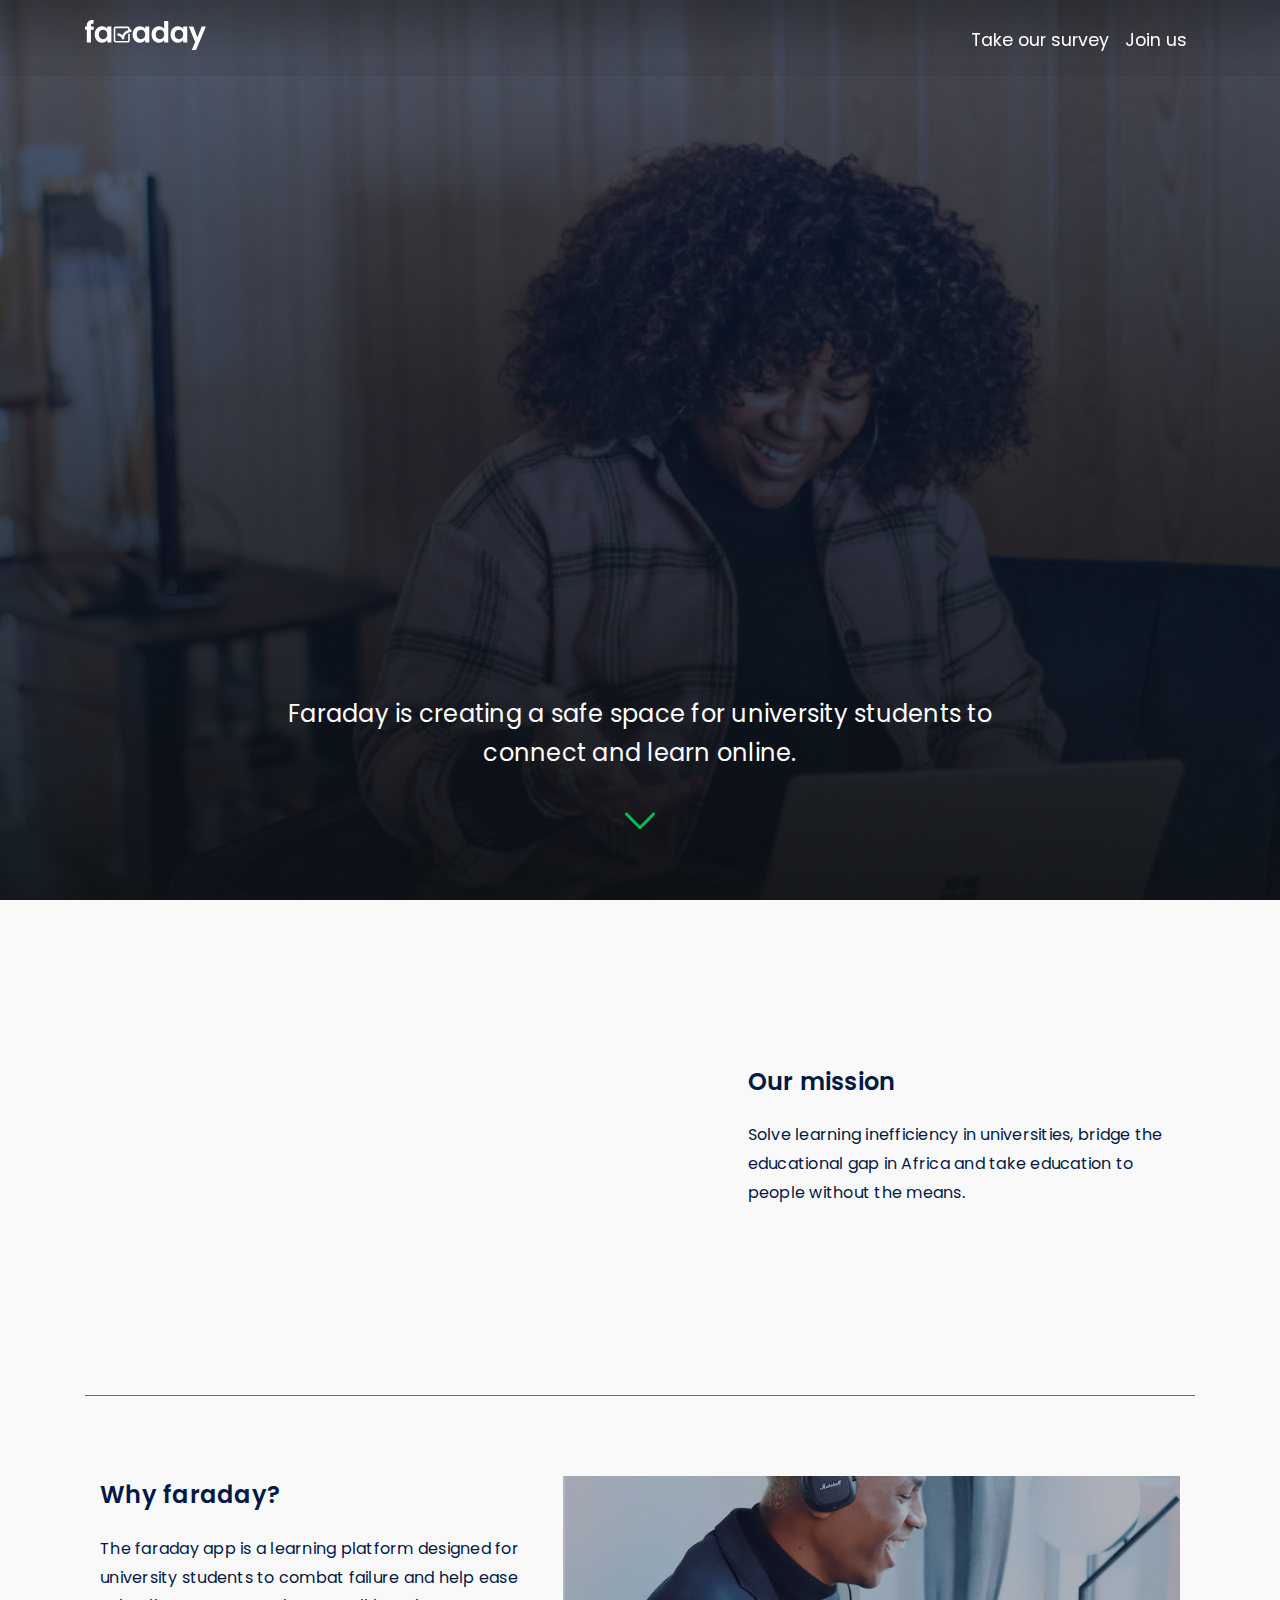
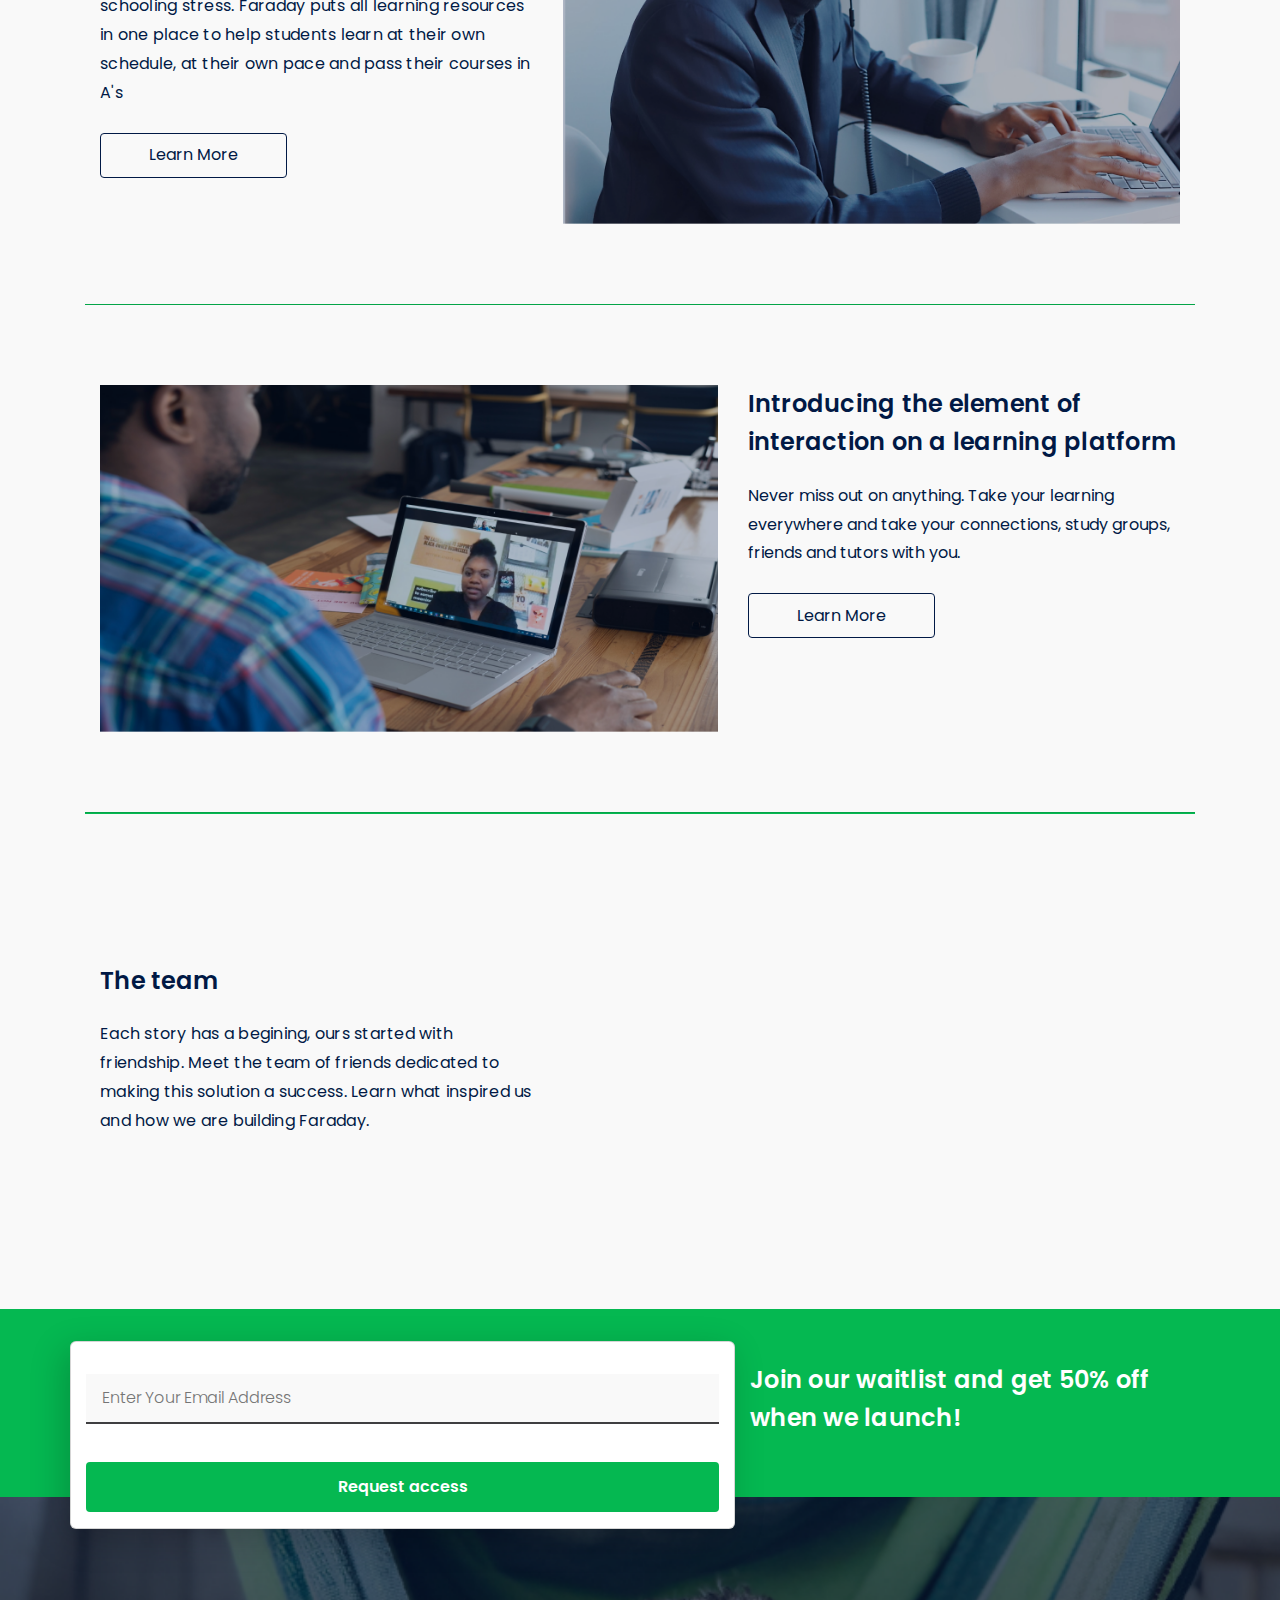
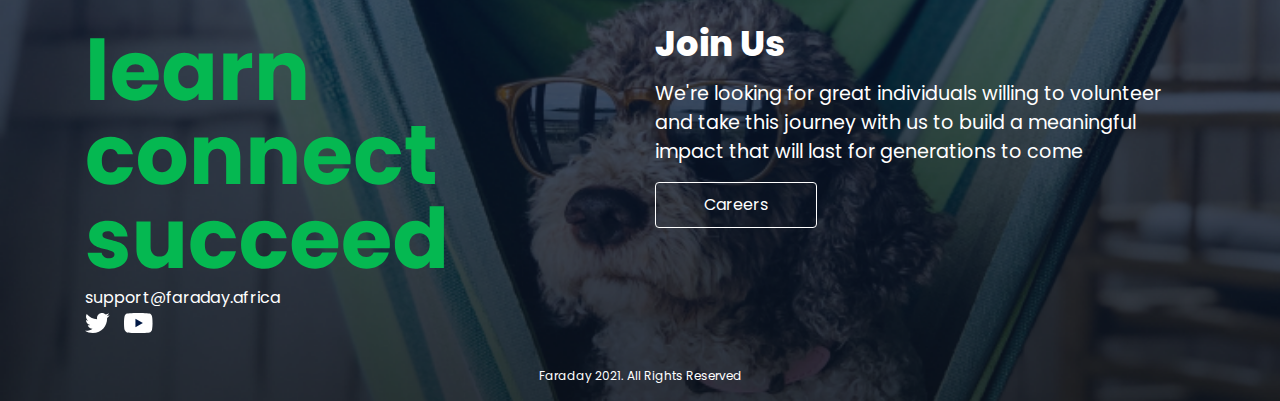
==== index.html @ e0927993 "index.html patched" ====
<!DOCTYPE html>
<html>

<head>
  <meta charset="utf-8">
  <meta http-equiv="X-UA-Compatible" content="IE=edge">
  <meta name="viewport" content="width=device-width, initial-scale=1">
  <title>Faraday</title>


  <!-- SEO Meta Tags Start Here -->
  <!-- Search Engine -->
  <meta name="description"
    content="Faraday is creating a safe space for university students to connect and learn online.">
  <meta name="image" content="https://faraday.africa/img/favicon.png">

  <!-- Schema.org for Google -->
  <meta itemprop="name" content="Faraday :: Home">
  <meta itemprop="description"
    content="Faraday is creating a safe space for university students to connect and learn online.">
  <meta itemprop="image" content="https://faraday.africa/img/favicon.png">

  <!-- Open Graph general (Facebook, Pinterest & LinkedIn) -->
  <meta property="og:title" content="Faraday :: Home">
  <meta property="og:description" content="Faraday is creating a safe space for university students to connect and learn online.">
  <meta property="og:image" content="https://faraday.africa/img/faraday-logo.svg">
  <meta property="og:url" content="https://faraday.africa/">
  <meta property="og:site_name" content="Faraday Africa">
  <meta property="og:locale" content="en">
  <meta property="og:type" content="website">

  <!-- Twitter -->
  <meta property="twitter:card" content="summary">
  <meta property="twitter:title" content="Faraday :: Home">
  <meta property="twitter:description"
    content="Faraday is creating a safe space for university students to connect and learn online.">
  <meta property="twitter:image:src" content="https://faraday.africa/img/faraday-logo.svg">
  <!-- End of SEO Meta Tags -->

  <meta name="robots" content="all,follow">

  <!-- Bootstrap CSS-->
  <link rel="stylesheet" href="vendor/bootstrap/css/bootstrap.min.css">
  <!-- Font Awesome CSS-->
  <link rel="stylesheet" href="vendor/font-awesome/css/font-awesome.min.css">

  <!-- Custom Font Icons CSS-->
  <link rel="stylesheet" href="css/landy-iconfont.css">

  <!-- Brand fonts -->
  <link rel="preconnect" href="https://fonts.googleapis.com">
  <link rel="preconnect" href="https://fonts.gstatic.com" crossorigin>
  <link href="https://fonts.googleapis.com/css2?family=Poppins:ital,wght@0,300;0,600;1,400&display=swap"
    rel="stylesheet">



  <!-- stylesheet-->
  <link rel="stylesheet" href="css/style.css" id="theme-stylesheet">

  <!-- Favicon-->
  <link rel="shortcut icon" href="img/favicon.png">

  <!-- Javascript validation and API file -->
  <script src="js/main.js"></script>

  <!-- Tweaks for older IEs-->
  <!--[if lt IE 9]>
        <script src="https://oss.maxcdn.com/html5shiv/3.7.3/html5shiv.min.js"></script>
        <script src="https://oss.maxcdn.com/respond/1.4.2/respond.min.js"></script><![endif]-->
</head>

<body>

  <!-- navbar-->
  <nav class="navbar navbar-expand-lg fixed-top">
    <div class="container">
      <a class="navbar-brand" href="index.html">
        <img src="./img/faraday-logo.svg" class="d-inline-block align-text-top">
      </a>

      <button type="button" data-toggle="collapse" data-target="#navbarSupportedContent"
        aria-controls="navbarSupportedContent" aria-expanded="false" aria-label="Toggle navigation"
        class="navbar-toggler navbar-toggler-right"><span></span><span></span><span></span></button>
      <div id="navbarSupportedContent" class="collapse navbar-collapse">
        <ul class="navbar-nav ml-auto align-items-start align-items-lg-center">
          <li class="nav-item"><a target="_BLANK" href="https://rdre.me/faradaysurvey" class="nav-link link-scroll">Take
              our survey</a></li>
          <li class="nav-item"><a href="#newsletter" class="nav-link link-scroll">Join us</a></li>
        </ul>
      </div>
    </div>
  </nav>


  <!-- Hero header -->
  <header id="header" class="header hero-home text-on-image">
    <img class="hero-image" src="./img/header-image.png" alt="hero-image">

    <div class="hero-text-container">
      <p class="hero-text">Faraday is creating a safe space for university students to connect and learn online.</p>
    </div>

    <div class="hero-text-container">
      <img class="scroll" src="./img/scroll.svg" alt="scroll">
    </div>
  </header>


  <!-- Section 1 "our mission" -->
  <section id="features" class="features">
    <div class="container ">
      <div class="row video-block d-flex align-items-center">
        <div class="col-lg-7">
          <div style="padding:75% 0 0 0;position:relative;">
            <iframe
              src="https://player.vimeo.com/video/602873909?badge=0&amp;autopause=0&amp;player_id=0&amp;app_id=58479&amp;h=7080112f0f"
              frameborder="0" allow="autoplay; fullscreen; picture-in-picture" allowfullscreen
              style="position:absolute;top:0;left:0;width:100%;height:100%;" title="Faraday Pitch.mp4"></iframe>
          </div>
          <script src="https://player.vimeo.com/api/player.js"></script>
        </div>

        <div class="text col-lg-5">
          <h4 class="title">Our mission</h4>
          <p class="body-text">Solve learning inefficiency in universities, bridge the educational gap in Africa and
            take education to people without the means. </p>
        </div>
      </div>

      <hr />

      <!-- Section 2 "Why Faraday -->
      <div class="row d-flex align-items-top">
        <div class="text col-lg-5 order-2 order-lg-1">
          <h4 class="title mobile-margin">Why faraday?</h4>
          <p class="body-text">
            The faraday app is a learning platform designed for university students to combat failure and help ease 
            schooling stress. Faraday puts all learning resources in one place to help students learn at their own schedule, at their own pace and pass their courses in A's
          </p>
          <a href="why faraday.html" class="btn btn-primary btn-secondary">Learn More</a>
        </div>

        <div class="image col-lg-7 order-1 order-lg-2">
          <img src="img/faraday-image.png" alt="..." class="img-fluid">
        </div>
      </div>

      <hr />

      <!-- Section 3 "The element of interaction"-->
      <div class="row d-flex align-items-top">
        <div class="image col-lg-7">
          <img src="img/interaction image.png" alt="..." class="img-fluid">
        </div>

        <div class="text col-lg-5">
          <h4 class="title mobile-margin">Introducing the element of interaction on a learning platform</h4>
          <p class="text-body">Never miss out on anything. Take your learning everywhere and take your connections,
            study groups, friends and tutors with you. </p>
          <a href="interactive learning.html" class="btn btn-primary btn-secondary">Learn More</a>
        </div>
      </div>

      <hr />

      <!-- Section 4 "Our story"-->
      <div class="row video-block d-flex align-items-center">
        <div class="text col-lg-5 order-2 order-lg-1">
          <h4 class="title">The team</h4>
          <p class="body-text">Each story has a begining, ours started with friendship. Meet the team of friends dedicated to making this solution a success. Learn what inspired us and how we are building Faraday.</p>
        </div>

        <div class="col-lg-7 order-1 order-lg-2">
          <div style="padding:75% 0 0 0;position:relative;">
            <iframe
              src="https://player.vimeo.com/video/602892597?badge=0&amp;autopause=0&amp;player_id=0&amp;app_id=58479&amp;h=7c9e71e224"
              frameborder="0" allow="autoplay; fullscreen; picture-in-picture" allowfullscreen
              style="position:absolute;top:0;left:0;width:100%;height:100%;" title="Our Story"></iframe></div>
          <script src="https://player.vimeo.com/api/player.js"></script>
        </div>
      </div>
    </div>
    </div>
  </section>


  <!-- Newsletter -->
  <section id="newsletter" class="newsletter">

    <div class="container ">
      <div class="row align-items-center">
        <div class="form-holder col-lg-7 order-2 order-lg-1">
          <form id="newsletterForm" action="#">
            <div class="form-group">
              <!-- <input type="text" name="name" id="name" placeholder="Enter name"> -->
              <input type="email" name="email" id="email" placeholder="Enter Your Email Address">
              <button type="submit" class="btn btn-primary btn-brand submit">Request access</button>
            </div>
          </form>
        </div>

        <div class=" col-lg-5 order-1 order-lg-2">
          <h4 class="title">Join our waitlist and get 50% off when we launch!</h4>
          <!-- <p class="lead body-text"></p> -->
        </div>
      </div>
    </div>

  </section>

  <!-- Scroll to top button -->
  <div id="scrollTop">
    <div class="d-flex align-items-center justify-content-end"><i class="fa fa-long-arrow-up"></i>To Top</div>
  </div>

  <!-- Baba Footer -->
  <footer style="background: url(img/footer.png) fill; background-repeat: no-repeat; height: 100%;">
    <img class="footer-image" src="./img/footer.png" alt="footer=-img">


    <div class="footer-content">
      <div class="container">
        <div class="row">
          <div class="col-md-6 text-white order-1 order-lg-2">
            <h2 class="text-white">Join Us</h2>

            <p class="footer-text">We're looking for great individuals willing to volunteer and take this journey with us to build a meaningful
              impact that will last for generations to come</p>
            <a class="btn btn-md btn-secondary btn-secondary-white" href="careers.html">Careers</a>
          </div>
          <div class="color col-md-6 order-2 order-lg-1">
            <img class="learn" src="./img/learn.svg" alt="learn, connect, succeed">

            <a class="social body-text" href="mailto:support@faraday.africa">support@faraday.africa</a>
            <div class="social-icons">
              <a target="_BLANK" href="https://twitter.com/faradayafrica"><img src="./img/twitter.svg"
                  alt="link to faraday twitter handle"></a>
              <a target="_BLANK" href="https://www.youtube.com/channel/UCtNFJ9q1z52ICj3FqeyHjxw"><img
                  src="./img/youtube.svg" alt="link to faraday youtube channel"></a>
            </div>
          </div>
        </div>

        <hr>

        <div class="col-md-12 text-white" style="text-align: center; font-size: 12px;">
          <p>Faraday 2021. All Rights Reserved</p>
        </div>
      </div>
    </div>
  </footer>

  <aside class="pop-up " id="pop-up">
    <div class="pop-up-container ">
      <img class="pop-up-image" src="./img/Faraday Flag.svg" alt="">
      <img class="cancel" onclick="document.getElementById('pop-up').style.display='none'" src="./img/cancel 1.svg" alt="cancel pop-up">
      <div>
        <p class="title">Help us create the best learning platform for you.</p> 
        <a href="https://rdre.me/faradaysurvey" target="_blank" ><button class="btn btn-primary btn-brand submit">Take our survey</button> </a>
      </div>
    </div>
  </aside>

  <!-- Javascript files-->
  <script src="https://code.jquery.com/jquery-3.2.1.min.js"></script>
  <script src="https://cdnjs.cloudflare.com/ajax/libs/popper.js/1.11.0/umd/popper.min.js"> </script>
  <script src="vendor/bootstrap/js/bootstrap.min.js"></script>
  <script src="vendor/jquery.cookie/jquery.cookie.js"> </script>
  <script src="vendor/owl.carousel/owl.carousel.min.js"></script>
  <script src="js/front.js"></script>

  <script>
    setTimeout(function() {
      document.getElementById('pop-up').style.display='flex'
    }, 10000); 
  </script>
</body>

</html>
---- css/landy-iconfont.css ----
@charset "UTF-8";

@font-face {
  font-family: "landy";
  src:url("../fonts/landy.eot");
  src:url("../fonts/landy.eot?#iefix") format("embedded-opentype"),
    url("../fonts/landy.woff") format("woff"),
    url("../fonts/landy.ttf") format("truetype"),
    url("../fonts/landy.svg#landy") format("svg");
  font-weight: normal;
  font-style: normal;

}

[data-icon]:before {
  font-family: "landy" !important;
  content: attr(data-icon);
  font-style: normal !important;
  font-weight: normal !important;
  font-variant: normal !important;
  text-transform: none !important;
  speak: none;
  line-height: 1;
  -webkit-font-smoothing: antialiased;
  -moz-osx-font-smoothing: grayscale;
}

[class^="icon-"]:before,
[class*=" icon-"]:before {
  font-family: "landy" !important;
  font-style: normal !important;
  font-weight: normal !important;
  font-variant: normal !important;
  text-transform: none !important;
  speak: none;
  line-height: 1;
  -webkit-font-smoothing: antialiased;
  -moz-osx-font-smoothing: grayscale;
}

.icon-abc:before {
  content: "\61";
}
.icon-add-user:before {
  content: "\62";
}
.icon-admin:before {
  content: "\63";
}
.icon-alarm:before {
  content: "\64";
}
.icon-analytics:before {
  content: "\65";
}
.icon-analytics-1:before {
  content: "\66";
}
.icon-arrow:before {
  content: "\67";
}
.icon-backup:before {
  content: "\68";
}
.icon-bank:before {
  content: "\69";
}
.icon-bar-chart:before {
  content: "\6a";
}
.icon-bar-chart-1:before {
  content: "\6b";
}
.icon-bar-chart-2:before {
  content: "\6c";
}
.icon-bar-chart-3:before {
  content: "\6d";
}
.icon-bar-chart-4:before {
  content: "\6e";
}
.icon-bar-chart-5:before {
  content: "\6f";
}
.icon-book:before {
  content: "\70";
}
.icon-boss:before {
  content: "\71";
}
.icon-box:before {
  content: "\72";
}
.icon-boy:before {
  content: "\73";
}
.icon-briefcase:before {
  content: "\74";
}
.icon-browser:before {
  content: "\75";
}
.icon-browser-1:before {
  content: "\76";
}
.icon-browser-2:before {
  content: "\77";
}
.icon-browser-3:before {
  content: "\78";
}
.icon-bug:before {
  content: "\79";
}
.icon-bug-1:before {
  content: "\7a";
}
.icon-building:before {
  content: "\41";
}
.icon-bullhorn:before {
  content: "\42";
}
.icon-businessman:before {
  content: "\43";
}
.icon-businessman-1:before {
  content: "\44";
}
.icon-captain:before {
  content: "\45";
}
.icon-career:before {
  content: "\46";
}
.icon-cash-point:before {
  content: "\47";
}
.icon-chart:before {
  content: "\48";
}
.icon-chat:before {
  content: "\49";
}
.icon-chat-1:before {
  content: "\4a";
}
.icon-clipboard:before {
  content: "\4b";
}
.icon-cloud:before {
  content: "\4c";
}
.icon-cloud-computing:before {
  content: "\4d";
}
.icon-cloud-computing-1:before {
  content: "\4e";
}
.icon-cloud-computing-2:before {
  content: "\4f";
}
.icon-cloud-computing-3:before {
  content: "\50";
}
.icon-cloud-computing-4:before {
  content: "\51";
}
.icon-cloud-computing-5:before {
  content: "\52";
}
.icon-cloud-computing-6:before {
  content: "\53";
}
.icon-coin:before {
  content: "\54";
}
.icon-computer:before {
  content: "\55";
}
.icon-computer-1:before {
  content: "\56";
}
.icon-cooperation:before {
  content: "\57";
}
.icon-cpu:before {
  content: "\58";
}
.icon-credit:before {
  content: "\59";
}
.icon-crown:before {
  content: "\5a";
}
.icon-curriculum:before {
  content: "\30";
}
.icon-customer-service:before {
  content: "\31";
}
.icon-data:before {
  content: "\32";
}
.icon-database:before {
  content: "\33";
}
.icon-decrease:before {
  content: "\34";
}
.icon-desk:before {
  content: "\35";
}
.icon-desk-chair:before {
  content: "\36";
}
.icon-diagram:before {
  content: "\37";
}
.icon-diagram-1:before {
  content: "\38";
}
.icon-diagram-2:before {
  content: "\39";
}
.icon-dialog:before {
  content: "\21";
}
.icon-dialog-1:before {
  content: "\22";
}
.icon-diploma:before {
  content: "\23";
}
.icon-dollar:before {
  content: "\24";
}
.icon-dollar-1:before {
  content: "\25";
}
.icon-dollar-2:before {
  content: "\26";
}
.icon-dossier:before {
  content: "\27";
}
.icon-dossier-1:before {
  content: "\28";
}
.icon-email:before {
  content: "\29";
}
.icon-employee:before {
  content: "\2a";
}
.icon-employee-1:before {
  content: "\2b";
}
.icon-employee-2:before {
  content: "\2c";
}
.icon-employee-3:before {
  content: "\2d";
}
.icon-employee-4:before {
  content: "\2e";
}
.icon-employee-5:before {
  content: "\2f";
}
.icon-employee-6:before {
  content: "\3a";
}
.icon-employee-7:before {
  content: "\3b";
}
.icon-employees:before {
  content: "\3c";
}
.icon-employees-1:before {
  content: "\3d";
}
.icon-employees-2:before {
  content: "\3e";
}
.icon-error-404:before {
  content: "\3f";
}
.icon-eye:before {
  content: "\40";
}
.icon-firewall:before {
  content: "\5b";
}
.icon-flag:before {
  content: "\5d";
}
.icon-flags:before {
  content: "\5e";
}
.icon-folder:before {
  content: "\5f";
}
.icon-folder-1:before {
  content: "\60";
}
.icon-folder-2:before {
  content: "\7b";
}
.icon-folders:before {
  content: "\7c";
}
.icon-gauge:before {
  content: "\7d";
}
.icon-gears:before {
  content: "\7e";
}
.icon-goal:before {
  content: "\5c";
}
.icon-group:before {
  content: "\e000";
}
.icon-growth:before {
  content: "\e001";
}
.icon-growth-1:before {
  content: "\e002";
}
.icon-hierarchical-structure:before {
  content: "\e003";
}
.icon-hierarchical-structure-1:before {
  content: "\e004";
}
.icon-house:before {
  content: "\e005";
}
.icon-human-resources:before {
  content: "\e006";
}
.icon-human-resources-1:before {
  content: "\e007";
}
.icon-id-card:before {
  content: "\e008";
}
.icon-idea:before {
  content: "\e009";
}
.icon-idea-2:before {
  content: "\e00a";
}
.icon-improve:before {
  content: "\e00b";
}
.icon-increase:before {
  content: "\e00c";
}
.icon-index:before {
  content: "\e00d";
}
.icon-infographic:before {
  content: "\e00e";
}
.icon-infographic-1:before {
  content: "\e00f";
}
.icon-internet:before {
  content: "\e010";
}
.icon-investment:before {
  content: "\e011";
}
.icon-investment-1:before {
  content: "\e012";
}
.icon-investment-2:before {
  content: "\e013";
}
.icon-investment-3:before {
  content: "\e014";
}
.icon-job:before {
  content: "\e015";
}
.icon-job-search:before {
  content: "\e016";
}
.icon-keyword:before {
  content: "\e017";
}
.icon-laptop:before {
  content: "\e018";
}
.icon-leader:before {
  content: "\e019";
}
.icon-leader-1:before {
  content: "\e01a";
}
.icon-leader-2:before {
  content: "\e01b";
}
.icon-leader-3:before {
  content: "\e01c";
}
.icon-leader-4:before {
  content: "\e01d";
}
.icon-leader-5:before {
  content: "\e01e";
}
.icon-leader-6:before {
  content: "\e01f";
}
.icon-like:before {
  content: "\e020";
}
.icon-line-graph:before {
  content: "\e021";
}
.icon-link:before {
  content: "\e022";
}
.icon-list:before {
  content: "\e023";
}
.icon-loupe:before {
  content: "\e024";
}
.icon-loupe-1:before {
  content: "\e025";
}
.icon-magnet:before {
  content: "\e026";
}
.icon-mail:before {
  content: "\e027";
}
.icon-man:before {
  content: "\e028";
}
.icon-man-1:before {
  content: "\e029";
}
.icon-man-2:before {
  content: "\e02a";
}
.icon-management:before {
  content: "\e02b";
}
.icon-management-1:before {
  content: "\e02c";
}
.icon-map:before {
  content: "\e02d";
}
.icon-matrix:before {
  content: "\e02e";
}
.icon-medal:before {
  content: "\e02f";
}
.icon-message:before {
  content: "\e030";
}
.icon-monitor:before {
  content: "\e031";
}
.icon-monitor-1:before {
  content: "\e032";
}
.icon-monitoring:before {
  content: "\e033";
}
.icon-network:before {
  content: "\e034";
}
.icon-networking:before {
  content: "\e035";
}
.icon-notification:before {
  content: "\e036";
}
.icon-padlock:before {
  content: "\e037";
}
.icon-pendrive:before {
  content: "\e038";
}
.icon-percentage:before {
  content: "\e039";
}
.icon-person:before {
  content: "\e03a";
}
.icon-petals:before {
  content: "\e03b";
}
.icon-pie-chart:before {
  content: "\e03c";
}
.icon-pie-chart-1:before {
  content: "\e03d";
}
.icon-pie-chart-2:before {
  content: "\e03e";
}
.icon-piggybank:before {
  content: "\e03f";
}
.icon-piggybank-1:before {
  content: "\e040";
}
.icon-placeholder:before {
  content: "\e041";
}
.icon-plant:before {
  content: "\e042";
}
.icon-plant-1:before {
  content: "\e043";
}
.icon-pointer:before {
  content: "\e044";
}
.icon-premium:before {
  content: "\e045";
}
.icon-presentation:before {
  content: "\e046";
}
.icon-presentation-1:before {
  content: "\e047";
}
.icon-presentation-2:before {
  content: "\e048";
}
.icon-presentation-3:before {
  content: "\e049";
}
.icon-profits:before {
  content: "\e04a";
}
.icon-promotion:before {
  content: "\e04b";
}
.icon-puzzle:before {
  content: "\e04c";
}
.icon-pyramid-chart:before {
  content: "\e04d";
}
.icon-quality:before {
  content: "\e04e";
}
.icon-question:before {
  content: "\e04f";
}
.icon-radial:before {
  content: "\e050";
}
.icon-rating:before {
  content: "\e051";
}
.icon-ratio:before {
  content: "\e052";
}
.icon-relations:before {
  content: "\e053";
}
.icon-responsive:before {
  content: "\e054";
}
.icon-reunion:before {
  content: "\e055";
}
.icon-reunion-1:before {
  content: "\e056";
}
.icon-review:before {
  content: "\e057";
}
.icon-saving:before {
  content: "\e058";
}
.icon-saving-1:before {
  content: "\e059";
}
.icon-scales:before {
  content: "\e05a";
}
.icon-schedule:before {
  content: "\e05b";
}
.icon-search:before {
  content: "\e05c";
}
.icon-server:before {
  content: "\e05d";
}
.icon-server-1:before {
  content: "\e05e";
}
.icon-server-2:before {
  content: "\e05f";
}
.icon-server-3:before {
  content: "\e060";
}
.icon-server-4:before {
  content: "\e061";
}
.icon-settings:before {
  content: "\e062";
}
.icon-share:before {
  content: "\e063";
}
.icon-shield:before {
  content: "\e064";
}
.icon-shopping-cart:before {
  content: "\e065";
}
.icon-smartphone:before {
  content: "\e066";
}
.icon-speech:before {
  content: "\e067";
}
.icon-speech-bubble:before {
  content: "\e068";
}
.icon-speedometer:before {
  content: "\e069";
}
.icon-star:before {
  content: "\e06a";
}
.icon-startup:before {
  content: "\e06b";
}
.icon-stopwatch:before {
  content: "\e06c";
}
.icon-support:before {
  content: "\e06d";
}
.icon-tag:before {
  content: "\e06e";
}
.icon-target:before {
  content: "\e06f";
}
.icon-target-1:before {
  content: "\e070";
}
.icon-tasks:before {
  content: "\e071";
}
.icon-tasks-1:before {
  content: "\e072";
}
.icon-team:before {
  content: "\e073";
}
.icon-team-1:before {
  content: "\e074";
}
.icon-teamwork:before {
  content: "\e075";
}
.icon-teamwork-1:before {
  content: "\e076";
}
.icon-teamwork-2:before {
  content: "\e077";
}
.icon-teamwork-3:before {
  content: "\e078";
}
.icon-telemarketer:before {
  content: "\e079";
}
.icon-telemarketer-1:before {
  content: "\e07a";
}
.icon-timeline:before {
  content: "\e07b";
}
.icon-timeline-1:before {
  content: "\e07c";
}
.icon-traffic:before {
  content: "\e07d";
}
.icon-trophy:before {
  content: "\e07e";
}
.icon-upload-file:before {
  content: "\e07f";
}
.icon-video-call:before {
  content: "\e080";
}
.icon-video-call-1:before {
  content: "\e081";
}
.icon-video-call-2:before {
  content: "\e082";
}
.icon-video-call-3:before {
  content: "\e083";
}
.icon-vision:before {
  content: "\e084";
}
.icon-visualization:before {
  content: "\e085";
}
.icon-woman:before {
  content: "\e086";
}
.icon-woman-1:before {
  content: "\e087";
}
.icon-woman-2:before {
  content: "\e088";
}
.icon-woman-3:before {
  content: "\e089";
}
.icon-woman-4:before {
  content: "\e08a";
}
.icon-woman-5:before {
  content: "\e08b";
}
.icon-worldwide:before {
  content: "\e08c";
}
.icon-worldwide-1:before {
  content: "\e08d";
}
.icon-yen:before {
  content: "\e08e";
}
---- css/style.css ----
/* 
========================================= 
========================================= 

Bootstrapious Landy Template

https://bootstrapious.com

========================================= 
========================================= */
/*
* ==========================================================
*     GENERAL
* ==========================================================
*/
body {
  font-family: 'Poppins', 'Segoe UI', sans-serif !important;
  color: var(--secondary) !important;
  background-color: var(--background);
}

:root {
  --brand: #05b851;
  --secondary: #011945;
  --white: #ffffff;
  --background: #f9f9f9;
  --outline: rgba(208, 208, 208, 0.9);
  --grey: #3f3f41;
  --green-highlight: #e5f9e8a6;
}

* {
  box-sizing: border-box;
  padding: 0;
  margin: 0;
}

/**********************************************
The hero header styling begins here
 **********************************************/

.hero-home {
  height: 100vh;
  width: 100%;
  overflow: hidden;
  position: relative;
}

.hero-image {
  height: 100vh;
  width: 100%;
  overflow: hidden;
  object-fit: cover;
}

.hero-text {
  font-size: 1.5rem;
  font-weight: 400;
  color: var(--white);
  line-height: 1.5rem;
  margin: 1rem;
  margin-bottom: 8rem;

  max-width: 720px;
  line-height: 160%;
  text-align: center;
  letter-spacing: 0.25px;
}

.hero-text-container {
  width: 100%;
  height: 100vh;
  position: absolute;
  top: 0;
  left: 0;

  display: flex;
  align-items: flex-end;
  justify-content: center;
}

.scroll {
  position: relative;
  margin-bottom: 4rem;
  animation: 1s animate 0.5s infinite;
}

@keyframes animate {
  from {
    top: 0;
  }
  to {
    top: 16px;
  }
}

@media (max-width: 991px) {
  .scroll {
    display: none;
  }
}
/**********************************************
 The hero header styling ends here 
 **********************************************/

/**********************************************
The Article Image styling begins here
 **********************************************/

.article-image {
  height: auto;
  width: 100%;
  padding: 0 !important;
  overflow: hidden;
  object-fit: cover;
  margin-top: 5rem;
}

.article {
  margin-top: 5rem;
  margin-bottom: 5rem;
}
/**********************************************
  The Article image styling ends here 
  **********************************************/

a {
  -webkit-transition: all 0.3s;
  transition: all 0.3s;
  display: inline-block;
}

.body-text {
  font-style: normal;
  font-weight: normal;
  font-size: 16px !important;
  line-height: 160%;

  /* or 32px */
  letter-spacing: 0.25px;
  color: var(--secondary) !important;
}

.title {
  font-family: Poppins;
  font-style: normal;
  font-weight: 600;
  font-size: 24px !important;
  line-height: 160% !important;

  /* identical to box height, or 32px */
  letter-spacing: 0.25px;
}

.block {
  justify-content: flex-start;
}

button {
  cursor: pointer;
}

i,
span,
strong {
  display: inline-block;
}

.bg-gray,
section.browser .nav-tabs a.active {
  background: #f5f5f5;
}

.no-padding {
  padding: 0 !important;
}

.no-padding-top {
  padding-top: 0 !important;
}

.no-padding-bottom {
  padding-bottom: 0 !important;
}

.no-margin {
  margin: 0 !important;
}

.no-margin-top {
  margin-top: 0 !important;
}

.no-margin-bottom {
  margin-bottom: 0 !important;
}

.btn-primary:focus {
  color: #fff;
}

.btn-shadow {
  -webkit-box-shadow: 0 10px 20px rgba(109, 109, 109, 0.16) !important;
  box-shadow: 0 10px 20px rgba(109, 109, 109, 0.16) !important;
}

/* .btn-gradient, section.browser .nav-tabs span.number {
  background-color: #429244;
  background-image: -webkit-gradient(linear, left top, right top, from(#429244), to(#00CDAC));
  background-image: linear-gradient(to right, #429244, #00CDAC);
  border: none !important;
  text-transform: uppercase;
  color: #fff;
  overflow: hidden;
  position: relative;
  z-index: 1;
  -webkit-transition: all 0.3s !important;
  transition: all 0.3s !important;
} */

.btn-brand {
  background-color: var(--brand) !important;
  border: none !important;
  font-weight: 600 !important;
  height: 50px;
}

.btn-brand:hover,
section.browser .nav-tabs span.btn.number:hover {
  background-color: #23933f !important;
  opacity: 0.85;
}

.has-shadow {
  -webkit-box-shadow: -5.665px 9.429px 35px 0px rgba(0, 0, 0, 0.2);
  box-shadow: -5.665px 9.429px 35px 0px rgba(0, 0, 0, 0.2);
}

.owl-theme .owl-nav {
  margin-top: 0;
}

.owl-theme .owl-nav [class*='owl-'] {
  background: none;
  color: #222;
  font-size: 2rem;
  margin: 0 20px;
}

.owl-theme .owl-nav [class*='owl-'].disabled {
  color: #aaa;
}

.owl-theme .owl-nav [class*='owl-']:hover {
  background: none;
  color: #333;
}

.scrollUp {
  -webkit-transform: translateY(-105%);
  transform: translateY(-105%);
}

.breadcrumb {
  background: none;
  padding: 0;
  margin-bottom: 20px;
}

.breadcrumb a {
  color: #222;
  text-decoration: none !important;
}

.breadcrumb li {
  color: #aaa;
}

.block {
  margin-bottom: 50px;
}

/* Browser mockup code
 * Contribute: https://gist.github.com/jarthod/8719db9fef8deb937f4f
 * Live example: https://updown.io
 */
.browser-mockup {
  border-top: 50px solid #f7f7f7;
  position: relative;
  border-radius: 3px 3px 0 0;
  -webkit-box-shadow: -5.665px 9.429px 35px 0px rgba(0, 0, 0, 0.2);
  box-shadow: -5.665px 9.429px 35px 0px rgba(0, 0, 0, 0.2);
}

.browser-mockup:before {
  display: block;
  position: absolute;
  content: '';
  top: -29px;
  left: 30px;
  width: 8px;
  height: 8px;
  border-radius: 50%;
  background-color: #f44;
  -webkit-box-shadow: 0 0 0 2px #f44, 1.5em 0 0 2px #9b3, 3em 0 0 2px #fb5;
  box-shadow: 0 0 0 2px #f44, 1.5em 0 0 2px #9b3, 3em 0 0 2px #fb5;
}

.browser-mockup.with-tab:after {
  display: block;
  position: absolute;
  content: '';
  top: -50px;
  left: 115px;
  width: 20%;
  height: 0rem;
  border-bottom: 50px solid white;
  border-left: 1.5em solid transparent;
  border-right: 1.5em solid transparent;
}

.browser-mockup.with-url:after {
  display: block;
  position: absolute;
  content: '';
  top: -1.6rem;
  left: 5.5rem;
  width: calc(100% - 6em);
  height: 1.2rem;
  border-radius: 2px;
  background-color: white;
}

.browser-mockup > * {
  display: block;
}

.blockquote {
  line-height: 1.7rem;
  color: #656565;
  padding: 40px;
  background: #fff;
  -webkit-box-shadow: -5.665px 9.429px 35px 0px rgba(0, 0, 0, 0.2);
  box-shadow: -5.665px 9.429px 35px 0px rgba(0, 0, 0, 0.2);
}

.blockquote p::first-letter {
  font-size: 2.5rem;
  color: #429244;
  font-weight: 800;
}

.modal {
  background: rgba(0, 0, 0, 0.8);
}

.modal button.close {
  width: 40px;
  height: 40px;
  line-height: 40px;
  color: #fff;
  text-align: center;
  background-color: #429244;
  background-image: -webkit-gradient(
    linear,
    left top,
    right top,
    from(#429244),
    to(#00cdac)
  );
  background-image: linear-gradient(to right, #429244, #00cdac);
  position: absolute;
  top: 0;
  right: 0;
  opacity: 1;
}

.modal-content {
  border-radius: 0;
}

.modal-header,
.modal-body {
  padding: 20px 30px;
  border: none;
}

#signupform .form-group {
  margin-bottom: 20px;
}

#signupform label {
  display: block;
  padding-left: 10px;
  color: #656565;
  font-family: 'Open Sans', sans-serif;
}

#signupform input {
  width: 100%;
  display: block;
  padding: 10px 20px;
  border-radius: 50px;
  border: 1px solid #eee;
  outline: none;
}

#signupform input:focus {
  border-color: #429244;
}

#signupform input::-moz-placeholder {
  font-family: 'Open Sans', sans-serif;
  font-weight: 300;
  color: #aaa;
  font-style: italic;
  font-size: 0.9em;
}

#signupform input::-webkit-input-placeholder {
  font-family: 'Open Sans', sans-serif;
  font-weight: 300;
  color: #aaa;
  font-style: italic;
  font-size: 0.9em;
}

#signupform input:-ms-input-placeholder {
  font-family: 'Open Sans', sans-serif;
  font-weight: 300;
  color: #aaa;
  font-style: italic;
  font-size: 0.9em;
}

/* General Media Query ---------------------------------- */
@media (max-width: 991px) {
  section {
    padding: 100px 0;
  }
}

/*
* ==========================================================
*     NAVBAR
* ==========================================================
*/
nav.navbar {
  padding-top: 15px;
  padding-bottom: 10px;
  /* -webkit-box-shadow: 0 2px 3px rgba(0, 0, 0, 0.1); */
  /* box-shadow: 0 2px 3px rgba(0, 0, 0, 0.1); */

  background: linear-gradient(
    180deg,
    rgba(14, 16, 17, 0.4) 4%,
    rgba(14, 16, 17, 0.08) 80%
  );
  /* background:#0E10114f ; */
  -webkit-transition: all 0.5s;
  transition: all 0.5s;
  color: var(--white);
}

nav.navbar-dark {
  padding-top: 15px;
  padding-bottom: 10px;
  background: none;
  background: linear-gradient(
    180deg,
    rgba(255, 255, 255, 0.4) 4%,
    rgba(246, 239, 239, 0.08) 80%
  );
  -webkit-transition: all 0.5s;
  transition: all 0.5s;
}

nav.navbar .navbar-brand {
  font-size: 1.7rem;
}

nav.navbar a.nav-link {
  color: var(--white);
  font-size: 1.1rem;
}

nav.navbar-dark a.nav-link {
  color: var(--secondary) !important;
  font-size: 1.1rem;
}

nav.navbar a.nav-link:hover,
nav.navbar a.nav-link.active {
  color: var(--brand);
}

nav.navbar .navbar-btn {
  margin-left: 15px;
}

nav.navbar .navbar-toggler {
  outline: none;
}

nav.navbar .navbar-toggler span {
  width: 25px;
  margin: 5px;
  display: block;
  height: 2px;
  background: #fff;
  -webkit-transition: all 0.2s;
  transition: all 0.2s;
}

nav.navbar-dark .navbar-toggler span {
  width: 25px;
  margin: 5px;
  display: block;
  height: 2px;
  background: var(--secondary);
  -webkit-transition: all 0.2s;
  transition: all 0.2s;
}

nav.navbar .navbar-toggler.active span:first-of-type {
  -webkit-transform: rotate(45deg) translate(10px);
  transform: rotate(45deg) translate(10px);
}

nav.navbar .navbar-toggler.active span:last-of-type {
  -webkit-transform: rotate(-45deg) translate(10px);
  transform: rotate(-45deg) translate(10px);
}

nav.navbar .navbar-toggler.active span:nth-of-type(2) {
  opacity: 0;
}

/* Navbar Mediaquery ----------------------------------- */
@media (max-width: 1199px) {
  nav.navbar .navbar-btn {
    margin-left: 0;
  }
}

@media (min-width: 992px) {
  nav.navbar {
    padding-left: 3rem;
    padding-right: 3rem;
  }
}

/*
* ==========================================================
*     HEADER SECTION
* ==========================================================
*/
section.header p {
  margin: 20px 0;
}

section.header .CTA {
  margin-top: 40px;
}

section.header .CTA a {
  margin-right: 10px;
  margin-bottom: 10px;
}

.page-holder {
  min-height: 100vh;
}

.bg-cover {
  background-size: cover !important;
  width: 100%;
  height: 100%;
}

/*
* ==========================================================
*     BROWSER SECTION
* ==========================================================
*/
section.browser .nav-tabs {
  margin-top: 80px;
  border: none;
}

section.browser .nav-tabs span.number {
  width: 50px;
  height: 50px;
  line-height: 50px;
  color: #fff;
  text-align: center;
  border-radius: 50%;
  -webkit-box-shadow: -5.665px 9.429px 35px 0px rgba(0, 0, 0, 0.2);
  box-shadow: -5.665px 9.429px 35px 0px rgba(0, 0, 0, 0.2);
  display: block;
  position: absolute;
  left: calc(50% - 25px);
  top: -25px;
  font-size: 1.4rem;
  font-weight: 700;
}

section.browser .nav-tabs a {
  border: none;
  background: none;
  border-right: 0;
  -webkit-box-shadow: -5.665px 9.429px 35px 0px rgba(0, 0, 0, 0.2);
  box-shadow: -5.665px 9.429px 35px 0px rgba(0, 0, 0, 0.2);
  padding: 50px 50px 40px;
  text-align: center;
  color: #333;
}

section.browser .nav-tabs a.active {
  -webkit-transform: translateY(-20px);
  transform: translateY(-20px);
}

/* Browser Section Mediaquery --------------------------- */
@media (max-width: 767px) {
  section.browser .nav-tabs a {
    margin-bottom: 50px;
  }
  section.browser .nav-tabs a.active {
    -webkit-transform: none;
    transform: none;
  }
  section.browser .nav-tabs .row div:last-of-type a {
    margin-bottom: 0;
  }
}

/*
* ==========================================================
*     ABOUT US
* ==========================================================
*/
section.about-us p {
  margin: 30px 0;
}

/*
* ==========================================================
*     FEATURES SECTION
* ==========================================================
*/

section.features .row {
  /* margin-bottom: 40px; */
  margin: 5rem auto 5rem auto;
}

section.features .video-block {
  /* margin-bottom: 40px; */
  margin: 1rem auto 1rem auto !important;
}

section.features .row:last-of-time {
  margin-bottom: 0;
}

section.features .text p {
  line-height: 1.8rem;
  margin: 20px 0 25px;
}

hr {
  height: 0.3px !important;
  background-color: var(--brand);
  border: none;
}

/* Features Section Mediaquery -------------------------- */
@media (max-width: 1199px) {
  section.features .text {
    /* margin-bottom: 50px; */
  }

  section.features .video-block {
    /* margin-bottom: 40px; */
    margin: 0 auto 0 auto !important;
  }

  .mobile-margin {
    margin-top: 3rem;
  }
}

/*
* ==========================================================
*     NEWSLETTER SECTION
* ==========================================================
*/

section.newsletter {
  color: var(--white) !important;
  background-color: var(--brand);
  position: relative;
}

section.newsletter h4 {
  text-align: left;
}

section.newsletter .container {
  margin-top: 0%;
}

section.newsletter .form-holder {
  padding-top: 2rem;
  background: var(--white);
  border: 1px solid var(--outline);
  -webkit-box-shadow: -5.665px 9.429px 35px 0px rgba(0, 0, 0, 0.2);
  box-shadow: -5.665px 9.429px 35px 0px rgba(0, 0, 0, 0.2);

  border-radius: 6px;

  position: relative;
  top: 2rem;
}

section.newsletter .form-group input {
  line-height: 68px;
  background: var(--background);
  padding: 0 1rem;
  margin-bottom: 1.2rem;
  width: 100%;
  height: 50px;
  border: none;
  border-bottom: 2px solid var(--grey);
}

input:focus {
  background-color: var(--green-highlight) !important;
  border-bottom: 2px solid var(--brand) !important;
  outline: none;
}

input:active {
  background-color: var(--green-highlight) !important;
  border-bottom: 2px solid var(--brand) !important;
}

section.newsletter .form-group input::-moz-placeholder {
  font-weight: 300;
}

section.newsletter .form-group input::-webkit-input-placeholder {
  font-weight: 300;
}

section.newsletter .form-group input:-ms-input-placeholder {
  font-weight: 300;
}

section.newsletter .form-group .submit {
  margin-top: 1.2rem;
  width: 100%;
  border-radius: 4px;
}

.form-holder {
  z-index: 1000;
}

.error_active {
}

/* Newsletter Section Mediaquery -------------------------- */
@media (max-width: 991px) {
  section.newsletter {
    padding-top: 2rem;
    padding-bottom: 0;
  }

  section.newsletter .form-group input {
    width: 100%;
  }
  section.newsletter .form-group .submit {
    width: 100%;
    position: static;
    margin-top: 15px;
  }

  .form-holder {
    margin: auto 1rem;

    position: relative;
    top: 2rem !important;
  }
}

/*
* ==========================================================
*     FOOTER
* ==========================================================
*/

footer {
  background-color: var(--secondary);
  height: 450px;
  width: 100%;
  overflow: hidden;

  position: relative;
}

.footer-image {
  position: absolute;
  width: 100%;
  height: 100%;
  overflow: hidden;
  object-fit: cover;
}

.learn {
  max-width: 370px !important;
}

.footer-content {
  margin-top: 8rem;
  margin-bottom: 1rem;
}

.footer-content .container {
  margin: auto;
}

footer .color .social {
  color: var(--white) !important;
}

footer .color .social:hover {
  color: var(--brand) !important;
}

.social-icons > * {
  margin-right: 10px;
}

footer p {
  margin: 0;
}

.footer-text {
  font-size: 1.2rem;
  margin: 1rem auto;
}

.footer .btn-secondary-white {
  margin-bottom: 2rem;
}

/* Footer Mediaquery -------------------------- */
@media (max-width: 991px) {
  footer.main-footer {
    text-align: center;
  }

  .learn {
    max-width: 320px !important;
  }
}

@media (max-width: 768px) {
  footer.main-footer {
    text-align: center;
  }

  .footer-content {
    margin-top: 4rem;
  }

  .learn {
    max-width: 270px !important;
    margin-top: 2rem;
    display: block;
    margin-top: 5rem;
  }
}

/* ===================================================================
    SCROLL TO TOP BUTTON
===================================================================  */
#scrollTop {
  width: 80px;
  height: 40px;
  position: fixed;
  right: -90px;
  bottom: 50%;
  background-color: var(--brand);
  color: #fff;
  text-align: center;
  line-height: 40px;
  border-top-left-radius: 50px;
  border-bottom-left-radius: 50px;
  -webkit-box-shadow: 0 3px 10px rgba(0, 0, 0, 0.2);
  box-shadow: 0 3px 10px rgba(0, 0, 0, 0.2);
  font-size: 0.7rem;
  cursor: pointer;
  z-index: 9998;
  padding-right: 10px;
  -webkit-transition: all 0.3s;
  transition: all 0.3s;
}

#scrollTop.active {
  right: -50px;
}

#scrollTop i {
  font-size: 1.1rem;
  margin-right: 10px;
}

#scrollTop:hover {
  right: 0;
}

/* Scroll Top Media Query ------------------------- */
@media (max-width: 1199px) {
  #scrollTop {
    display: none !important;
  }
}

/* =========================================
   THEMING OF BOOTSTRAP COMPONENTS
   ========================================= */
/*
 * 1. NAVBAR
 */
.navbar {
  padding: 0.5rem 1rem;
}

.navbar-brand {
  display: inline-block;
  padding-top: 0.3125rem;
  padding-bottom: 0.3125rem;
  margin-right: 1rem;
  font-size: 1.25rem;
}

.navbar-toggler {
  padding: 0.25rem 0.75rem;
  font-size: 1.25rem;
  line-height: 1;
  border: 1px solid transparent;
  border-radius: 50px;
}

.navbar-light .navbar-brand {
  color: rgba(0, 0, 0, 0.9);
}

.navbar-light .navbar-brand:focus,
.navbar-light .navbar-brand:hover {
  color: rgba(0, 0, 0, 0.9);
}

.navbar-light .navbar-nav .nav-link {
  color: rgba(0, 0, 0, 0.5);
}

.navbar-light .navbar-nav .nav-link:focus,
.navbar-light .navbar-nav .nav-link:hover {
  color: rgba(0, 0, 0, 0.7);
}

.navbar-light .navbar-nav .nav-link.disabled {
  color: rgba(0, 0, 0, 0.3);
}

.navbar-light .navbar-nav .show > .nav-link,
.navbar-light .navbar-nav .active > .nav-link,
.navbar-light .navbar-nav .nav-link.show,
.navbar-light .navbar-nav .nav-link.active {
  color: rgba(0, 0, 0, 0.9);
}

.navbar-light .navbar-toggler {
  color: rgba(0, 0, 0, 0.5);
  border-color: rgba(0, 0, 0, 0.1);
}

.navbar-light .navbar-toggler-icon {
  background-image: url("data:image/svg+xml;charset=utf8,%3Csvg viewBox='0 0 30 30' xmlns='http://www.w3.org/2000/svg'%3E%3Cpath stroke='rgba(0, 0, 0, 0.5)' stroke-width='2' stroke-linecap='round' stroke-miterlimit='10' d='M4 7h22M4 15h22M4 23h22'/%3E%3C/svg%3E");
}

.navbar-light .navbar-text {
  color: rgba(0, 0, 0, 0.5);
}

.navbar-dark .navbar-brand {
  color: white;
}

.navbar-dark .navbar-brand:focus,
.navbar-dark .navbar-brand:hover {
  color: white;
}

.navbar-dark .navbar-nav .nav-link {
  color: rgba(255, 255, 255, 0.5);
}

.navbar-dark .navbar-nav .nav-link:focus,
.navbar-dark .navbar-nav .nav-link:hover {
  color: rgba(255, 255, 255, 0.75);
}

.navbar-dark .navbar-nav .nav-link.disabled {
  color: rgba(255, 255, 255, 0.25);
}

.navbar-dark .navbar-nav .show > .nav-link,
.navbar-dark .navbar-nav .active > .nav-link,
.navbar-dark .navbar-nav .nav-link.show,
.navbar-dark .navbar-nav .nav-link.active {
  color: white;
}

.navbar-dark .navbar-toggler {
  color: rgba(255, 255, 255, 0.5);
  border-color: rgba(255, 255, 255, 0.1);
}

.navbar-dark .navbar-toggler-icon {
  background-image: url("data:image/svg+xml;charset=utf8,%3Csvg viewBox='0 0 30 30' xmlns='http://www.w3.org/2000/svg'%3E%3Cpath stroke='rgba(255, 255, 255, 0.5)' stroke-width='2' stroke-linecap='round' stroke-miterlimit='10' d='M4 7h22M4 15h22M4 23h22'/%3E%3C/svg%3E");
}

.navbar-dark .navbar-text {
  color: rgba(255, 255, 255, 0.5);
}

/*
 * 2. BUTTONS
 */
.btn {
  font-size: 1rem !important;
  font-weight: 400;
  border: 1px solid transparent;
  padding: 0.6rem 3rem;
  font-size: 1rem;
  line-height: 1.5;
  border-radius: 4px;
  -webkit-transition: all 0.15s ease-in-out;
  transition: all 0.2s ease-in-out;
}

.btn-secondary {
  border: 1px solid var(--secondary) !important;
  background-color: transparent !important;
  color: var(--secondary) !important;
}

.btn-secondary-white {
  border: 1px solid var(--white) !important;
  background-color: transparent !important;
  color: var(--white) !important;
  /* width: 100%; */
}

.btn-secondary:hover {
  border: 1px solid var(--brand) !important;
  background-color: transparent !important;
  color: var(--brand) !important;
  -webkit-box-shadow: 0 0 0 3px rgba(66, 146, 68, 0.25);
  box-shadow: 0 0 0 3px rgba(66, 146, 68, 0.25);
  -webkit-box-shadow: 0 10px 20px rgba(109, 109, 109, 0.16) !important;
  box-shadow: 0 10px 20px rgba(109, 109, 109, 0.16) !important;
}

.btn:focus,
.btn.focus {
  outline: 0;
  -webkit-box-shadow: 0 0 0 3px rgba(66, 146, 68, 0.25);
  box-shadow: 0 0 0 3px rgba(66, 146, 68, 0.25);
}

.btn:active,
.btn.active {
  background-image: none;
}

.btn-primary {
  color: #fff;
  background-color: #429244;
  border-color: #429244;
}

.btn-primary:hover {
  color: #fff;
  background-color: #367838;
  border-color: #326f34;
}

.btn-primary:focus,
.btn-primary.focus {
  -webkit-box-shadow: 0 0 0 3px rgba(66, 146, 68, 0.5);
  box-shadow: 0 0 0 3px rgba(66, 146, 68, 0.5);
}

.btn-primary.disabled,
.btn-primary:disabled {
  background-color: #429244;
  border-color: #429244;
}

.btn-primary:active,
.btn-primary.active,
.show > .btn-primary.dropdown-toggle {
  background-color: #367838;
  background-image: none;
  border-color: #326f34;
}

.btn-secondary:focus,
.btn-secondary.focus {
  -webkit-box-shadow: 0 0 0 3px rgba(134, 142, 150, 0.5);
  box-shadow: 0 0 0 3px rgba(134, 142, 150, 0.5);
}

.btn-secondary.disabled,
.btn-secondary:disabled {
  background-color: #868e96;
  border-color: #868e96;
}

.btn-secondary:active,
.btn-secondary.active,
.show > .btn-secondary.dropdown-toggle {
  background-color: #727b84;
  background-image: none;
  border-color: #6c757d;
}

.btn-success {
  color: #fff;
  background-color: #28a745;
  border-color: #28a745;
}

.btn-success:hover {
  color: #fff;
  background-color: #218838;
  border-color: #1e7e34;
}

.btn-success:focus,
.btn-success.focus {
  -webkit-box-shadow: 0 0 0 3px rgba(40, 167, 69, 0.5);
  box-shadow: 0 0 0 3px rgba(40, 167, 69, 0.5);
}

.btn-success.disabled,
.btn-success:disabled {
  background-color: #28a745;
  border-color: #28a745;
}

.btn-success:active,
.btn-success.active,
.show > .btn-success.dropdown-toggle {
  background-color: #218838;
  background-image: none;
  border-color: #1e7e34;
}

.btn-info {
  color: #111;
  background-color: #37cfdc;
  border-color: #37cfdc;
}

.btn-info:hover {
  color: #111;
  background-color: #23bcc9;
  border-color: #21b2bf;
}

.btn-info:focus,
.btn-info.focus {
  -webkit-box-shadow: 0 0 0 3px rgba(55, 207, 220, 0.5);
  box-shadow: 0 0 0 3px rgba(55, 207, 220, 0.5);
}

.btn-info.disabled,
.btn-info:disabled {
  background-color: #37cfdc;
  border-color: #37cfdc;
}

.btn-info:active,
.btn-info.active,
.show > .btn-info.dropdown-toggle {
  background-color: #23bcc9;
  background-image: none;
  border-color: #21b2bf;
}

.btn-warning {
  color: #111;
  background-color: #ffc107;
  border-color: #ffc107;
}

.btn-warning:hover {
  color: #111;
  background-color: #e0a800;
  border-color: #d39e00;
}

.btn-warning:focus,
.btn-warning.focus {
  -webkit-box-shadow: 0 0 0 3px rgba(255, 193, 7, 0.5);
  box-shadow: 0 0 0 3px rgba(255, 193, 7, 0.5);
}

.btn-warning.disabled,
.btn-warning:disabled {
  background-color: #ffc107;
  border-color: #ffc107;
}

.btn-warning:active,
.btn-warning.active,
.show > .btn-warning.dropdown-toggle {
  background-color: #e0a800;
  background-image: none;
  border-color: #d39e00;
}

.btn-danger {
  color: #fff;
  background-color: #dc3545;
  border-color: #dc3545;
}

.btn-danger:hover {
  color: #fff;
  background-color: #c82333;
  border-color: #bd2130;
}

.btn-danger:focus,
.btn-danger.focus {
  -webkit-box-shadow: 0 0 0 3px rgba(220, 53, 69, 0.5);
  box-shadow: 0 0 0 3px rgba(220, 53, 69, 0.5);
}

.btn-danger.disabled,
.btn-danger:disabled {
  background-color: #dc3545;
  border-color: #dc3545;
}

.btn-danger:active,
.btn-danger.active,
.show > .btn-danger.dropdown-toggle {
  background-color: #c82333;
  background-image: none;
  border-color: #bd2130;
}

.btn-light {
  color: #111;
  background-color: #f8f9fa;
  border-color: #f8f9fa;
}

.btn-light:hover {
  color: #111;
  background-color: #e2e6ea;
  border-color: #dae0e5;
}

.btn-light:focus,
.btn-light.focus {
  -webkit-box-shadow: 0 0 0 3px rgba(248, 249, 250, 0.5);
  box-shadow: 0 0 0 3px rgba(248, 249, 250, 0.5);
}

.btn-light.disabled,
.btn-light:disabled {
  background-color: #f8f9fa;
  border-color: #f8f9fa;
}

.btn-light:active,
.btn-light.active,
.show > .btn-light.dropdown-toggle {
  background-color: #e2e6ea;
  background-image: none;
  border-color: #dae0e5;
}

.btn-dark {
  color: #fff;
  background-color: #343a40;
  border-color: #343a40;
}

.btn-dark:hover {
  color: #fff;
  background-color: #23272b;
  border-color: #1d2124;
}

.btn-dark:focus,
.btn-dark.focus {
  -webkit-box-shadow: 0 0 0 3px rgba(52, 58, 64, 0.5);
  box-shadow: 0 0 0 3px rgba(52, 58, 64, 0.5);
}

.btn-dark.disabled,
.btn-dark:disabled {
  background-color: #343a40;
  border-color: #343a40;
}

.btn-dark:active,
.btn-dark.active,
.show > .btn-dark.dropdown-toggle {
  background-color: #23272b;
  background-image: none;
  border-color: #1d2124;
}

.btn-outline-primary {
  color: #429244;
  background-color: transparent;
  background-image: none;
  border-color: #429244;
}

.btn-outline-primary:hover {
  color: #fff;
  background-color: #429244;
  border-color: #429244;
}

.btn-outline-primary:focus,
.btn-outline-primary.focus {
  -webkit-box-shadow: 0 0 0 3px rgba(66, 146, 68, 0.5);
  box-shadow: 0 0 0 3px rgba(66, 146, 68, 0.5);
}

.btn-outline-primary.disabled,
.btn-outline-primary:disabled {
  color: #429244;
  background-color: transparent;
}

.btn-outline-primary:active,
.btn-outline-primary.active,
.show > .btn-outline-primary.dropdown-toggle {
  color: #fff;
  background-color: #429244;
  border-color: #429244;
}

.btn-outline-secondary {
  color: #868e96;
  background-color: transparent;
  background-image: none;
  border-color: #868e96;
}

.btn-outline-secondary:hover {
  color: #fff;
  background-color: #868e96;
  border-color: #868e96;
}

.btn-outline-secondary:focus,
.btn-outline-secondary.focus {
  -webkit-box-shadow: 0 0 0 3px rgba(134, 142, 150, 0.5);
  box-shadow: 0 0 0 3px rgba(134, 142, 150, 0.5);
}

.btn-outline-secondary.disabled,
.btn-outline-secondary:disabled {
  color: #868e96;
  background-color: transparent;
}

.btn-outline-secondary:active,
.btn-outline-secondary.active,
.show > .btn-outline-secondary.dropdown-toggle {
  color: #fff;
  background-color: #868e96;
  border-color: #868e96;
}

.btn-outline-success {
  color: #28a745;
  background-color: transparent;
  background-image: none;
  border-color: #28a745;
}

.btn-outline-success:hover {
  color: #fff;
  background-color: #28a745;
  border-color: #28a745;
}

.btn-outline-success:focus,
.btn-outline-success.focus {
  -webkit-box-shadow: 0 0 0 3px rgba(40, 167, 69, 0.5);
  box-shadow: 0 0 0 3px rgba(40, 167, 69, 0.5);
}

.btn-outline-success.disabled,
.btn-outline-success:disabled {
  color: #28a745;
  background-color: transparent;
}

.btn-outline-success:active,
.btn-outline-success.active,
.show > .btn-outline-success.dropdown-toggle {
  color: #fff;
  background-color: #28a745;
  border-color: #28a745;
}

.btn-outline-info {
  color: #37cfdc;
  background-color: transparent;
  background-image: none;
  border-color: #37cfdc;
}

.btn-outline-info:hover {
  color: #fff;
  background-color: #37cfdc;
  border-color: #37cfdc;
}

.btn-outline-info:focus,
.btn-outline-info.focus {
  -webkit-box-shadow: 0 0 0 3px rgba(55, 207, 220, 0.5);
  box-shadow: 0 0 0 3px rgba(55, 207, 220, 0.5);
}

.btn-outline-info.disabled,
.btn-outline-info:disabled {
  color: #37cfdc;
  background-color: transparent;
}

.btn-outline-info:active,
.btn-outline-info.active,
.show > .btn-outline-info.dropdown-toggle {
  color: #fff;
  background-color: #37cfdc;
  border-color: #37cfdc;
}

.btn-outline-warning {
  color: #ffc107;
  background-color: transparent;
  background-image: none;
  border-color: #ffc107;
}

.btn-outline-warning:hover {
  color: #fff;
  background-color: #ffc107;
  border-color: #ffc107;
}

.btn-outline-warning:focus,
.btn-outline-warning.focus {
  -webkit-box-shadow: 0 0 0 3px rgba(255, 193, 7, 0.5);
  box-shadow: 0 0 0 3px rgba(255, 193, 7, 0.5);
}

.btn-outline-warning.disabled,
.btn-outline-warning:disabled {
  color: #ffc107;
  background-color: transparent;
}

.btn-outline-warning:active,
.btn-outline-warning.active,
.show > .btn-outline-warning.dropdown-toggle {
  color: #fff;
  background-color: #ffc107;
  border-color: #ffc107;
}

.btn-outline-danger {
  color: #dc3545;
  background-color: transparent;
  background-image: none;
  border-color: #dc3545;
}

.btn-outline-danger:hover {
  color: #fff;
  background-color: #dc3545;
  border-color: #dc3545;
}

.btn-outline-danger:focus,
.btn-outline-danger.focus {
  -webkit-box-shadow: 0 0 0 3px rgba(220, 53, 69, 0.5);
  box-shadow: 0 0 0 3px rgba(220, 53, 69, 0.5);
}

.btn-outline-danger.disabled,
.btn-outline-danger:disabled {
  color: #dc3545;
  background-color: transparent;
}

.btn-outline-danger:active,
.btn-outline-danger.active,
.show > .btn-outline-danger.dropdown-toggle {
  color: #fff;
  background-color: #dc3545;
  border-color: #dc3545;
}

.btn-outline-light {
  color: #f8f9fa;
  background-color: transparent;
  background-image: none;
  border-color: #f8f9fa;
}

.btn-outline-light:hover {
  color: #fff;
  background-color: #f8f9fa;
  border-color: #f8f9fa;
}

.btn-outline-light:focus,
.btn-outline-light.focus {
  -webkit-box-shadow: 0 0 0 3px rgba(248, 249, 250, 0.5);
  box-shadow: 0 0 0 3px rgba(248, 249, 250, 0.5);
}

.btn-outline-light.disabled,
.btn-outline-light:disabled {
  color: #f8f9fa;
  background-color: transparent;
}

.btn-outline-light:active,
.btn-outline-light.active,
.show > .btn-outline-light.dropdown-toggle {
  color: #fff;
  background-color: #f8f9fa;
  border-color: #f8f9fa;
}

.btn-outline-dark {
  color: #343a40;
  background-color: transparent;
  background-image: none;
  border-color: #343a40;
}

.btn-outline-dark:hover {
  color: #fff;
  background-color: #343a40;
  border-color: #343a40;
}

.btn-outline-dark:focus,
.btn-outline-dark.focus {
  -webkit-box-shadow: 0 0 0 3px rgba(52, 58, 64, 0.5);
  box-shadow: 0 0 0 3px rgba(52, 58, 64, 0.5);
}

.btn-outline-dark.disabled,
.btn-outline-dark:disabled {
  color: #343a40;
  background-color: transparent;
}

.btn-outline-dark:active,
.btn-outline-dark.active,
.show > .btn-outline-dark.dropdown-toggle {
  color: #fff;
  background-color: #343a40;
  border-color: #343a40;
}

.btn-lg {
  padding: 0.8rem 3.5rem;
  font-size: 1.25rem;
  line-height: 1.5;
  border-radius: 50px;
}

.btn-sm {
  padding: 0.4rem 1.5rem;
  font-size: 0.875rem;
  line-height: 1.5;
  border-radius: 50px;
}

/*
 * 3. TYPE
 */

a {
  color: #429244;
  text-decoration: none;
}

a:focus,
a:hover {
  color: #2a5d2b;
  text-decoration: underline;
}

h1,
h2,
h3,
h4,
h5,
h6,
.h1,
.h2,
.h3,
.h4,
.h5,
.h6 {
  margin-bottom: 0.5rem;
  font-family: inherit;
  font-weight: 800;
  line-height: 1.1;
}

h1,
.h1 {
  font-size: 2.9rem;
}

h2,
.h2 {
  font-size: 2.2rem;
}

h3,
.h3 {
  font-size: 1.75rem;
}

h4,
.h4 {
  font-size: 1.5rem;
}

h5,
.h5 {
  font-size: 1.25rem;
}

h6,
.h6 {
  font-size: 1rem;
}

.lead {
  font-size: 1.2rem;
  font-weight: 300;
  line-height: 1.8em;
}

.display-1 {
  font-size: 6rem;
  font-weight: 300;
  line-height: 1.1;
}

.display-2 {
  font-size: 5.5rem;
  font-weight: 300;
  line-height: 1.1;
}

.display-3 {
  font-size: 4.5rem;
  font-weight: 300;
  line-height: 1.1;
}

.display-4 {
  font-size: 3.5rem;
  font-weight: 300;
  line-height: 1.1;
}

hr {
  border-top: 1px solid rgba(0, 0, 0, 0.1);
}

small,
.small {
  font-size: 80%;
  font-weight: normal;
}

mark,
.mark {
  padding: 0.2em;
  background-color: #fcf8e3;
}

.blockquote {
  padding: 3rem 2rem;
  margin-bottom: 1rem;
  font-size: 1.05rem;
  border-left: 4px solid #429244;
}

.blockquote-footer {
  color: #868e96;
}

.blockquote-footer::before {
  content: '\2014 \00A0';
}

.text-primary {
  color: #429244 !important;
}

a.text-primary:focus,
a.text-primary:hover {
  color: #326f34 !important;
}

/*
 * 4. PAGINATION
 */
.page-item:first-child .page-link {
  border-top-left-radius: 0.25rem;
  border-bottom-left-radius: 0.25rem;
}

.page-item:last-child .page-link {
  border-top-right-radius: 0.25rem;
  border-bottom-right-radius: 0.25rem;
}

.page-item.active .page-link {
  color: #fff;
  background-color: #429244;
  border-color: #429244;
}

.page-item.disabled .page-link {
  color: #868e96;
  background-color: #fff;
  border-color: #ddd;
}

.page-link {
  padding: 0.5rem 0.75rem;
  line-height: 1.25;
  color: #429244;
  background-color: #fff;
  border: 1px solid #ddd;
}

.page-link:focus,
.page-link:hover {
  color: #2a5d2b;
  text-decoration: none;
  background-color: #e9ecef;
  border-color: #ddd;
}

.pagination-lg .page-link {
  padding: 0.75rem 1.5rem;
  font-size: 1.25rem;
  line-height: 1.5;
}

.pagination-lg .page-item:first-child .page-link {
  border-top-left-radius: 0.3rem;
  border-bottom-left-radius: 0.3rem;
}

.pagination-lg .page-item:last-child .page-link {
  border-top-right-radius: 0.3rem;
  border-bottom-right-radius: 0.3rem;
}

.pagination-sm .page-link {
  padding: 0.25rem 0.5rem;
  font-size: 0.875rem;
  line-height: 1.5;
}

.pagination-sm .page-item:first-child .page-link {
  border-top-left-radius: 0.2rem;
  border-bottom-left-radius: 0.2rem;
}

.pagination-sm .page-item:last-child .page-link {
  border-top-right-radius: 0.2rem;
  border-bottom-right-radius: 0.2rem;
}

/*
* 5. UTILITIES
*/
.bg-primary {
  background-color: #429244 !important;
}

a.bg-primary:focus,
a.bg-primary:hover {
  background-color: #326f34 !important;
}

.bg-secondary {
  background-color: #868e96 !important;
}

a.bg-secondary:focus,
a.bg-secondary:hover {
  background-color: #6c757d !important;
}

.bg-success {
  background-color: #28a745 !important;
}

a.bg-success:focus,
a.bg-success:hover {
  background-color: #1e7e34 !important;
}

.bg-info {
  background-color: #37cfdc !important;
}

a.bg-info:focus,
a.bg-info:hover {
  background-color: #21b2bf !important;
}

.bg-warning {
  background-color: #ffc107 !important;
}

a.bg-warning:focus,
a.bg-warning:hover {
  background-color: #d39e00 !important;
}

.bg-danger {
  background-color: #dc3545 !important;
}

a.bg-danger:focus,
a.bg-danger:hover {
  background-color: #bd2130 !important;
}

.bg-light {
  background-color: #f8f9fa !important;
}

a.bg-light:focus,
a.bg-light:hover {
  background-color: #dae0e5 !important;
}

.bg-dark {
  background-color: #343a40 !important;
}

a.bg-dark:focus,
a.bg-dark:hover {
  background-color: #1d2124 !important;
}

.border-primary {
  border-color: #429244 !important;
}

.border-secondary {
  border-color: #868e96 !important;
}

.border-success {
  border-color: #28a745 !important;
}

.border-info {
  border-color: #37cfdc !important;
}

.border-warning {
  border-color: #ffc107 !important;
}

.border-danger {
  border-color: #dc3545 !important;
}

.border-light {
  border-color: #f8f9fa !important;
}

.border-dark {
  border-color: #343a40 !important;
}

.text-primary {
  color: #429244 !important;
}

a.text-primary:focus,
a.text-primary:hover {
  color: #326f34 !important;
}

.text-secondary {
  color: #868e96 !important;
}

a.text-secondary:focus,
a.text-secondary:hover {
  color: #6c757d !important;
}

.text-success {
  color: #28a745 !important;
}

a.text-success:focus,
a.text-success:hover {
  color: #1e7e34 !important;
}

.text-info {
  color: #37cfdc !important;
}

a.text-info:focus,
a.text-info:hover {
  color: #21b2bf !important;
}

.text-warning {
  color: #ffc107 !important;
}

a.text-warning:focus,
a.text-warning:hover {
  color: #d39e00 !important;
}

.text-danger {
  color: #dc3545 !important;
}

a.text-danger:focus,
a.text-danger:hover {
  color: #bd2130 !important;
}

.text-light {
  color: #f8f9fa !important;
}

a.text-light:focus,
a.text-light:hover {
  color: #dae0e5 !important;
}

.text-dark {
  color: #343a40 !important;
}

a.text-dark:focus,
a.text-dark:hover {
  color: #1d2124 !important;
}

/**********************************
 Style for the Pop-up 
***********************************/
.pop-up {
  background-color: #000000a9;
  position: fixed;
  height: 100%;
  width: 100%;
  top: 0;
  left: 0;

  overflow: hidden;

  display: none;
  justify-content: center;
  align-items: center;
  z-index: 5000;
}

.pop-up-container {
  background-color: var(--white);
  /* min-width: 600px; */
  height: auto;

  display: flex;
  flex-wrap: nowrap;

  -webkit-box-shadow: 0 10px 20px rgba(109, 109, 109, 0.16) !important;
  box-shadow: 0 10px 20px rgba(109, 109, 109, 0.16) !important;
  border-radius: 4px;

  position: relative;
}

.cancel {
  position: absolute;
  right: 2rem;
  top: 2rem;
  cursor: pointer;
}

.pop-up-image {
  height: 400px;
  width: 400px;
  overflow: hidden;
  object-fit: cover;

  border-bottom-left-radius: 4px;
  border-top-left-radius: 4px;
}

.pop-up-container > div {
  height: 400px;
  width: 400px;
  padding: 3rem;
  /* margin-bottom: 1rem; */

  display: flex;
  flex-wrap: nowrap;
  flex-direction: column;
  justify-content: center;
}

.apper {
  display: flex;
}

@media (max-width: 991px) {
  .pop-up-container {
    background-color: var(--white);
    /* min-width: 600px; */

    display: flex;
    flex-direction: column;
  }

  .pop-up-image {
    height: 350px;
    width: 400px;
  }

  .pop-up-container > div {
    height: 200px;
    width: 400px;
    padding: 2rem;
  }
}

@media (max-width: 789px) {
  .pop-up-container {
    height: auto;
    text-align: center;
  }

  .pop-up-image {
    height: 200px;
    max-width: 250px;
    object-fit: fill;
  }

  .pop-up-container > div {
    max-width: 250px;
    padding: 1rem;
  }

  .pop-up-container .btn {
    max-width: 100% !important;
  }

  .cancel {
    right: 1rem;
    top: 1rem;
  }
}

/*******************************
Careers Page Styling 
*******************************/

.career-header {
  background-color: var(--secondary);
  min-height: 650px;

  display: flex;
  justify-content: center;
  align-items: center;
  flex-direction: column;

  color: var(--white);
}

.career-header > .body-text {
  color: var(--white) !important;
  max-width: 35rem;
  text-align: center;
}

.career-header > h1 {
  font-size: 12rem;
}

@media (max-width: 789px) {
  .career-header {
    padding: 1rem;
    padding-top: 4rem;
    padding-bottom: 4rem;
    align-items: flex-start;
  }

  .career-header > h1 {
    font-size: 6rem;
  }

  .career-header > .body-text {
    color: var(--white) !important;
    max-width: 35rem;
    text-align: left;
  }
}
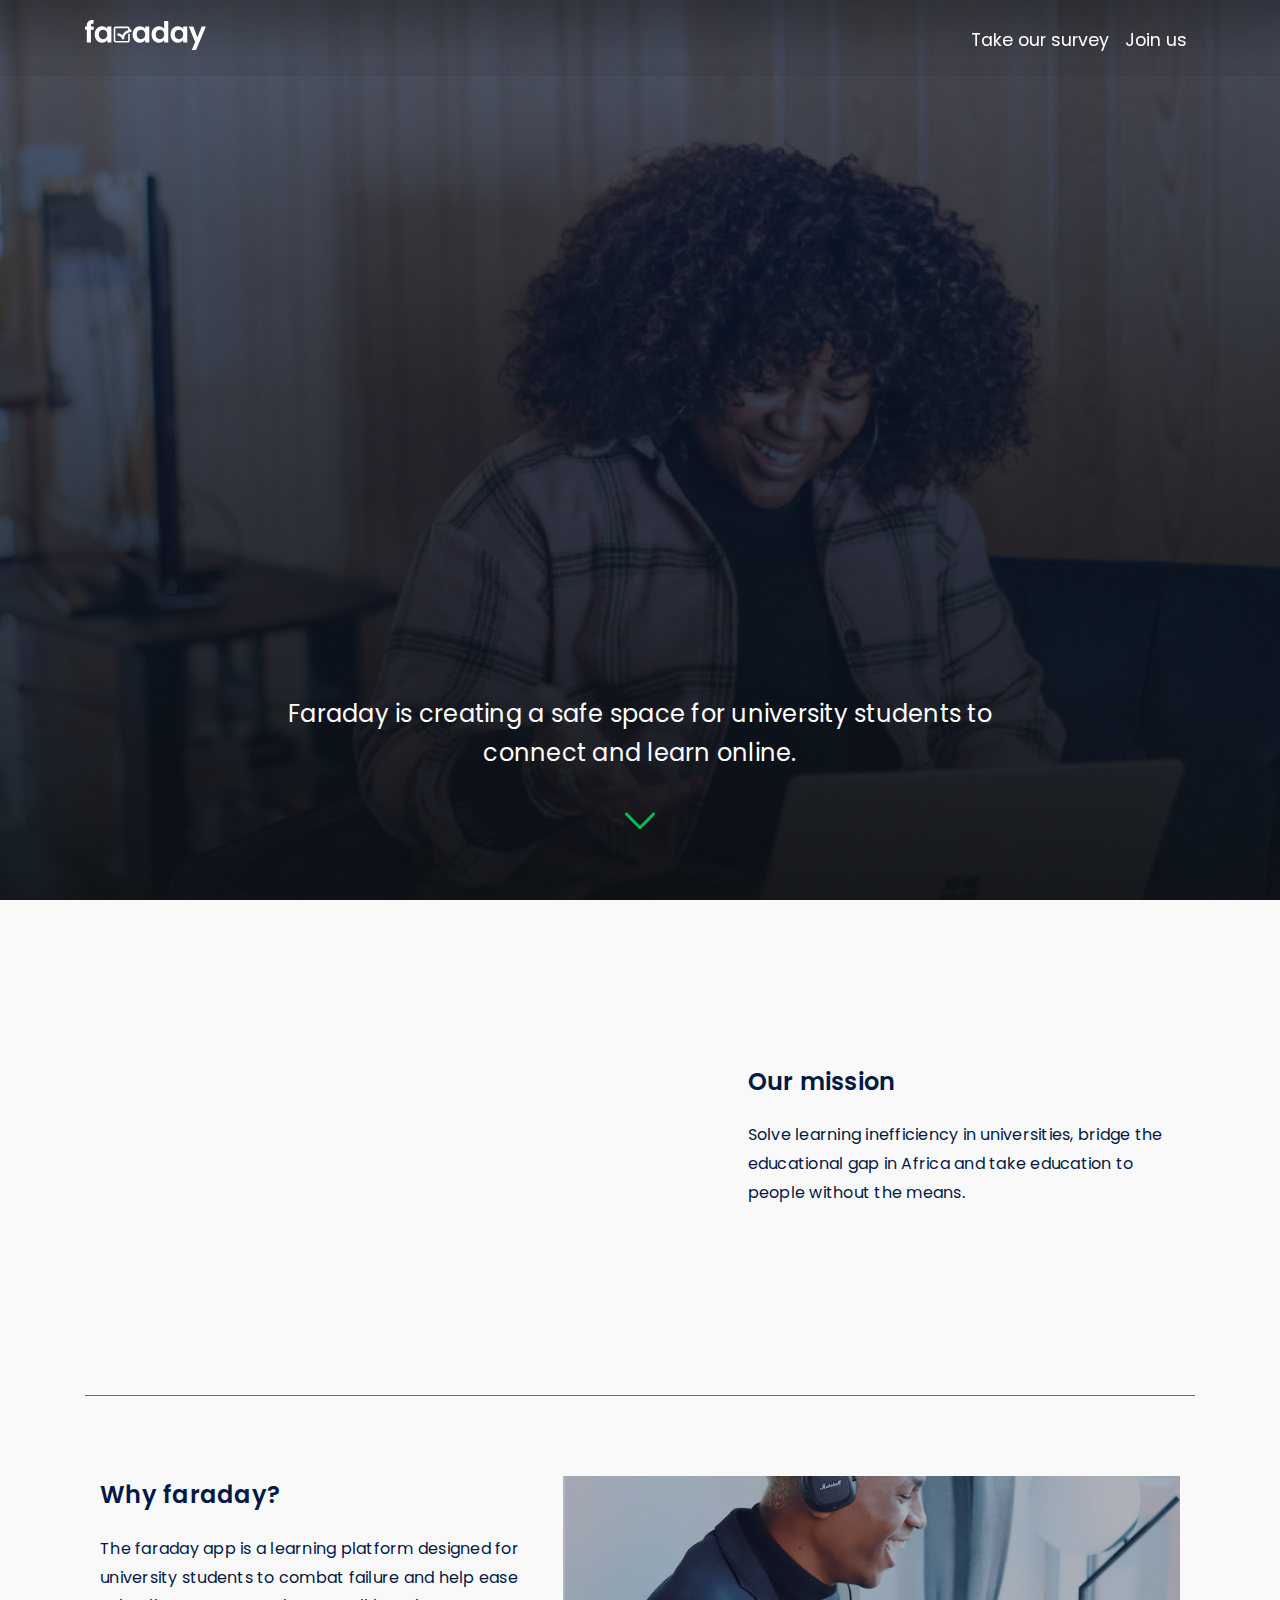
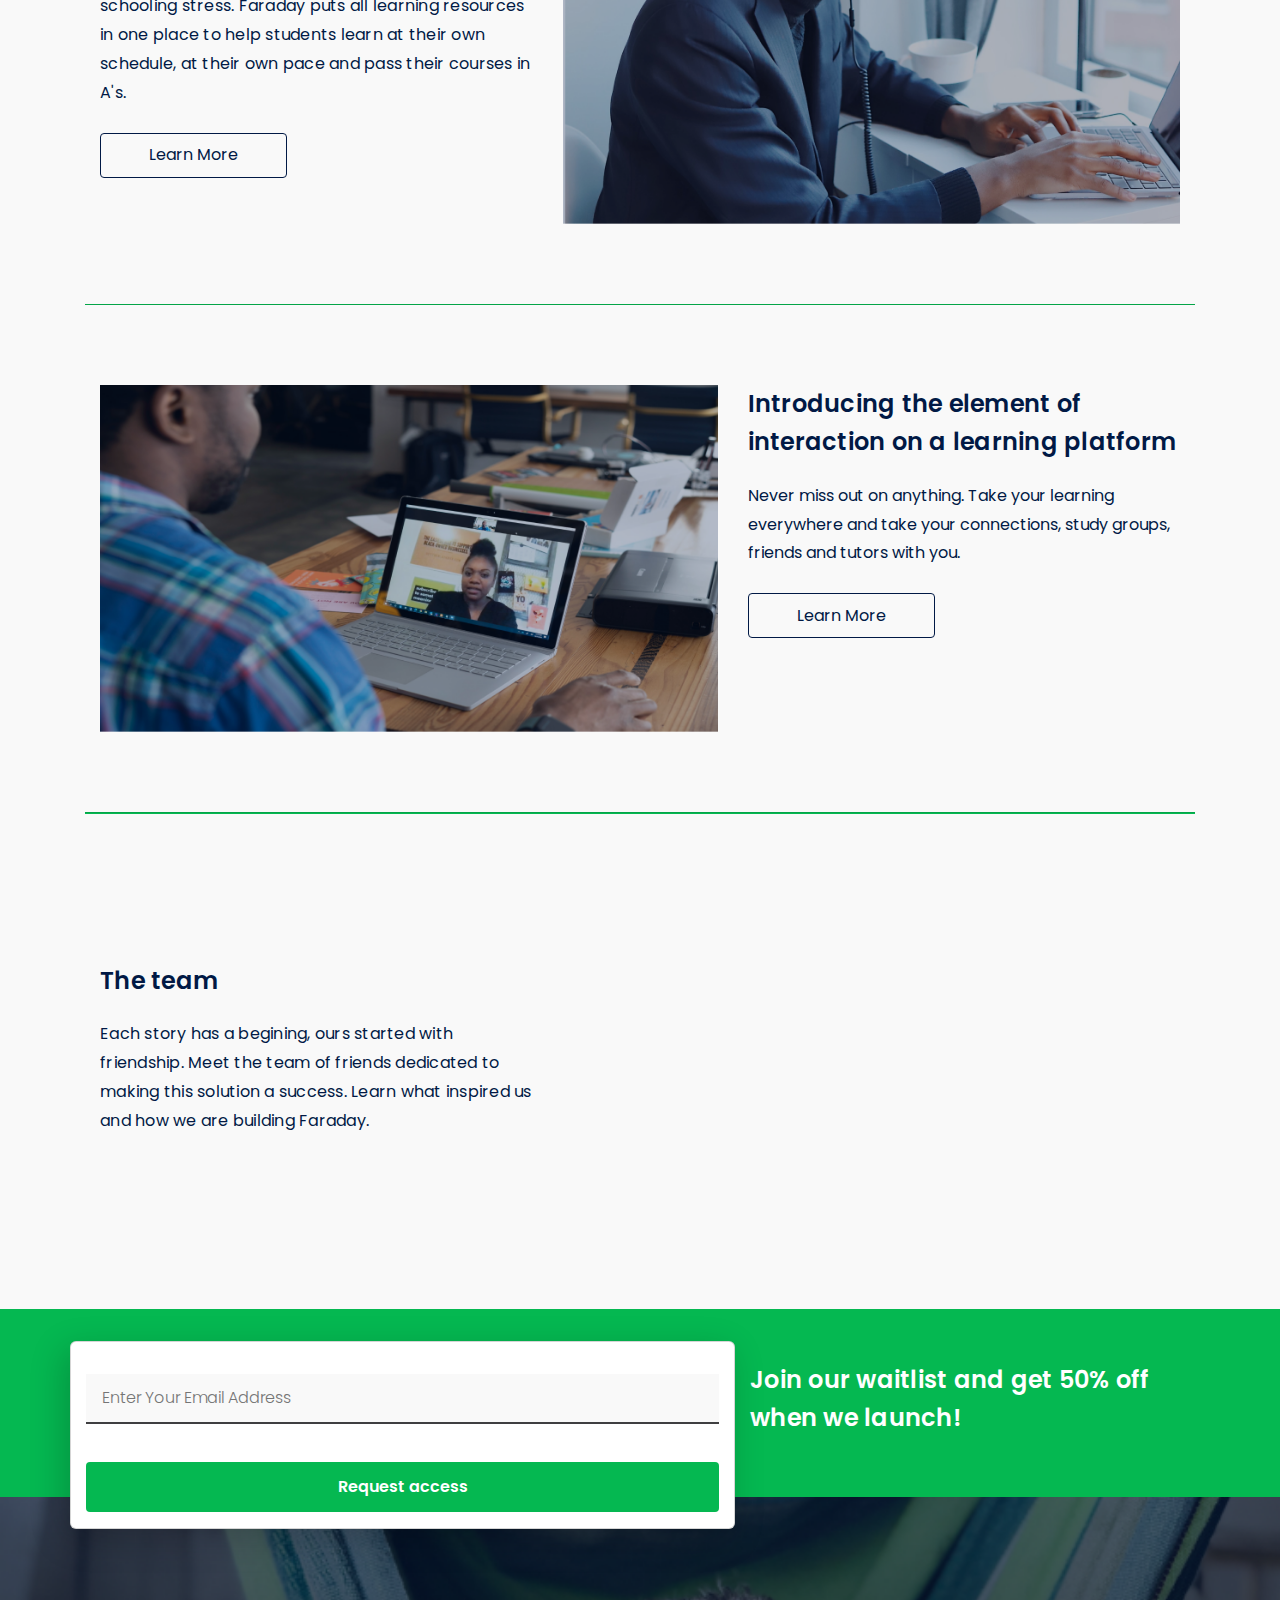
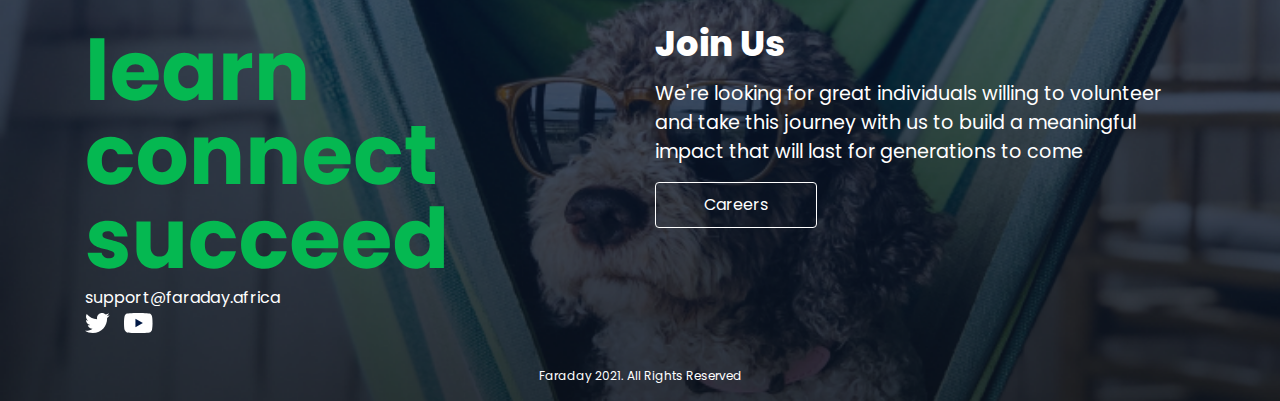
==== commit 1ac4eb08: "all important patch fixed" ====
--- a/index.html
+++ b/index.html
@@ -136,7 +136,7 @@
           <h4 class="title mobile-margin">Why faraday?</h4>
           <p class="body-text">
             The faraday app is a learning platform designed for university students to combat failure and help ease 
-            schooling stress. Faraday puts all learning resources in one place to help students learn at their own schedule, at their own pace and pass their courses in A's
+            schooling stress. Faraday puts all learning resources in one place to help students learn at their own schedule, at their own pace and pass their courses in A's.
           </p>
           <a href="why faraday.html" class="btn btn-primary btn-secondary">Learn More</a>
         </div>
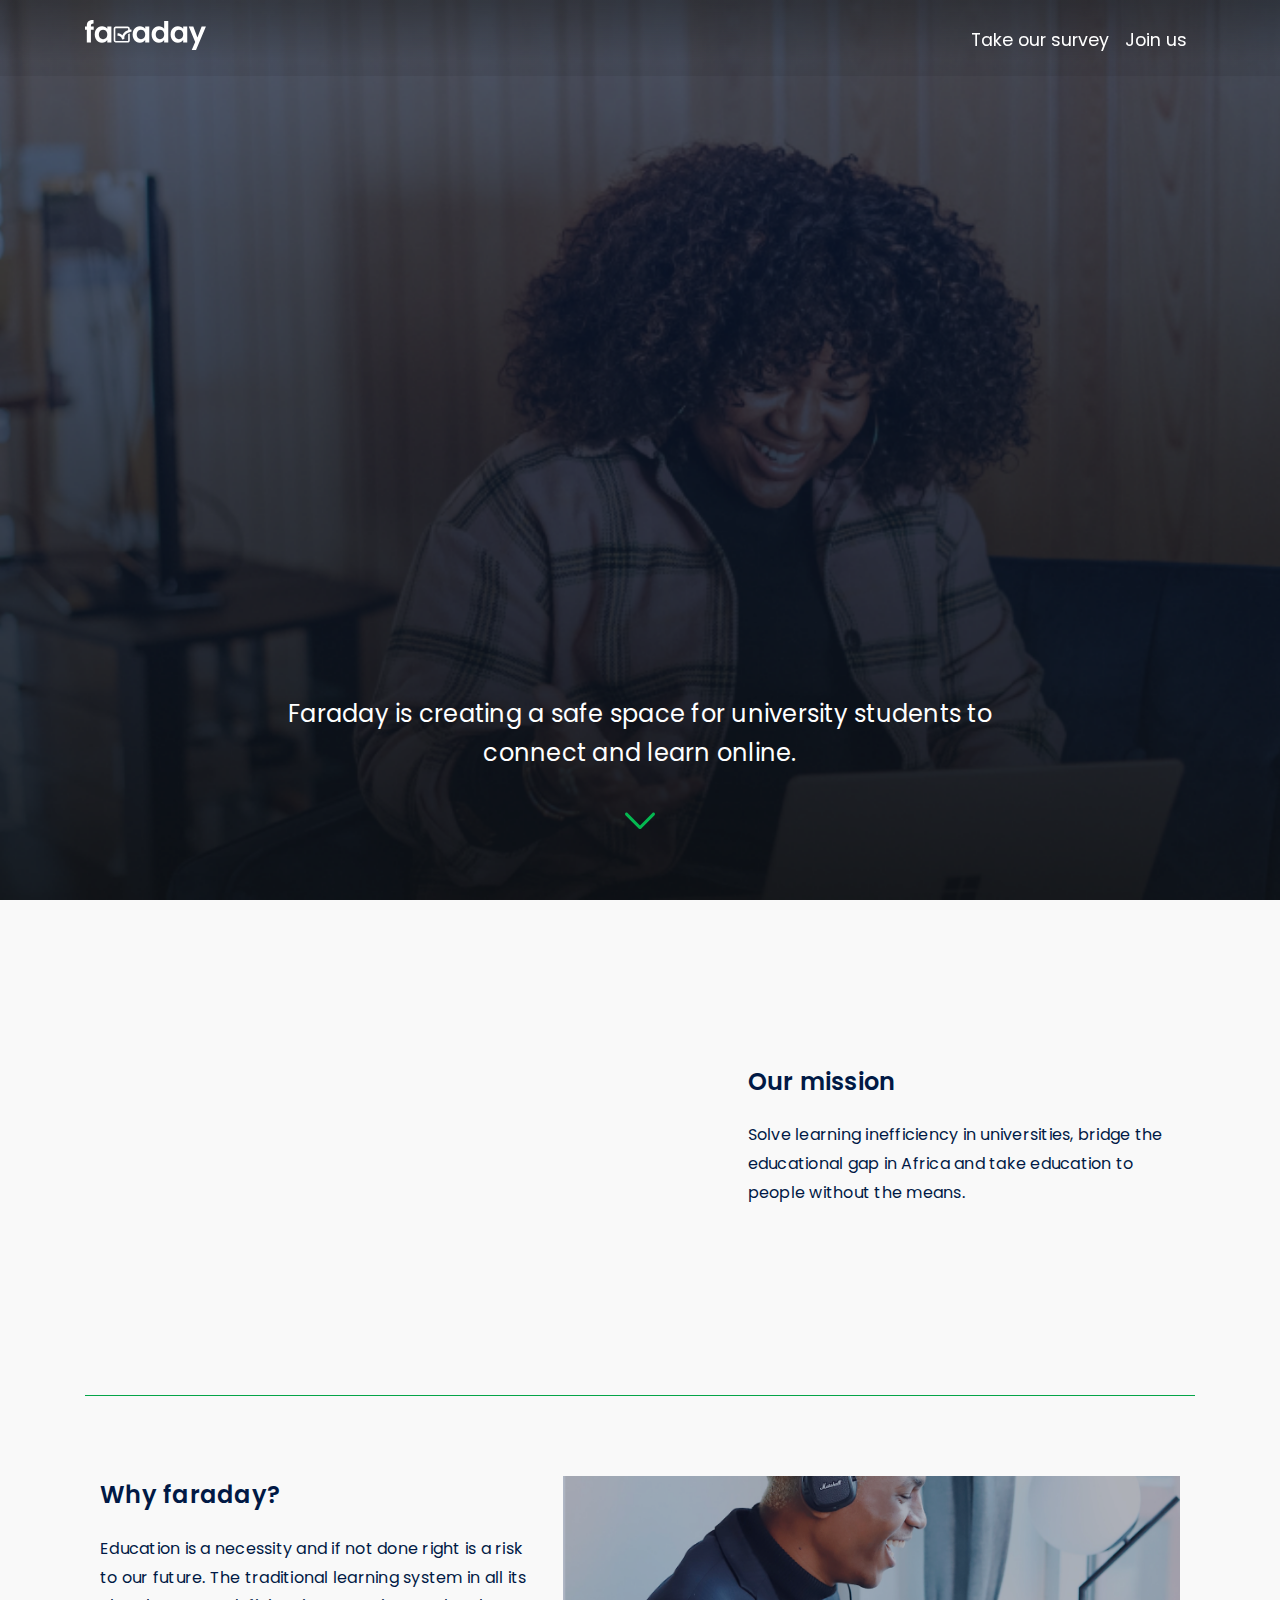
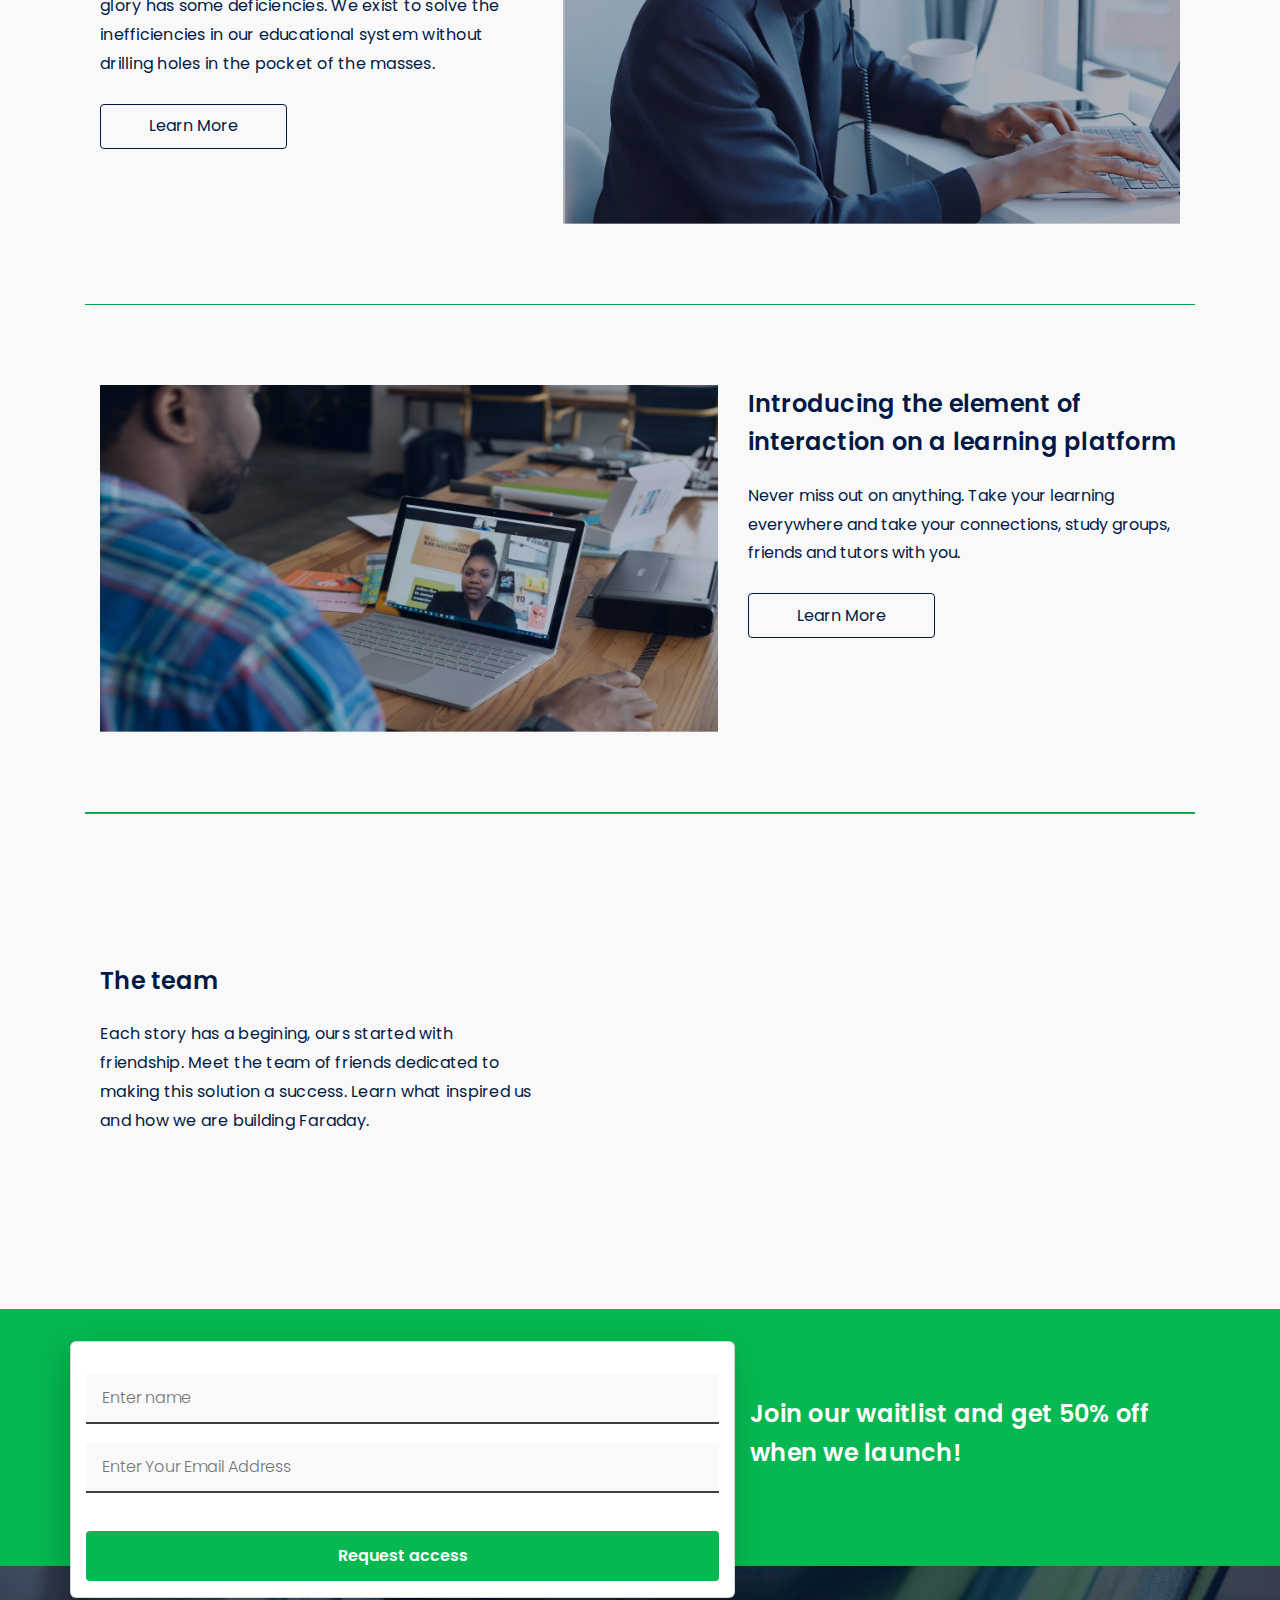
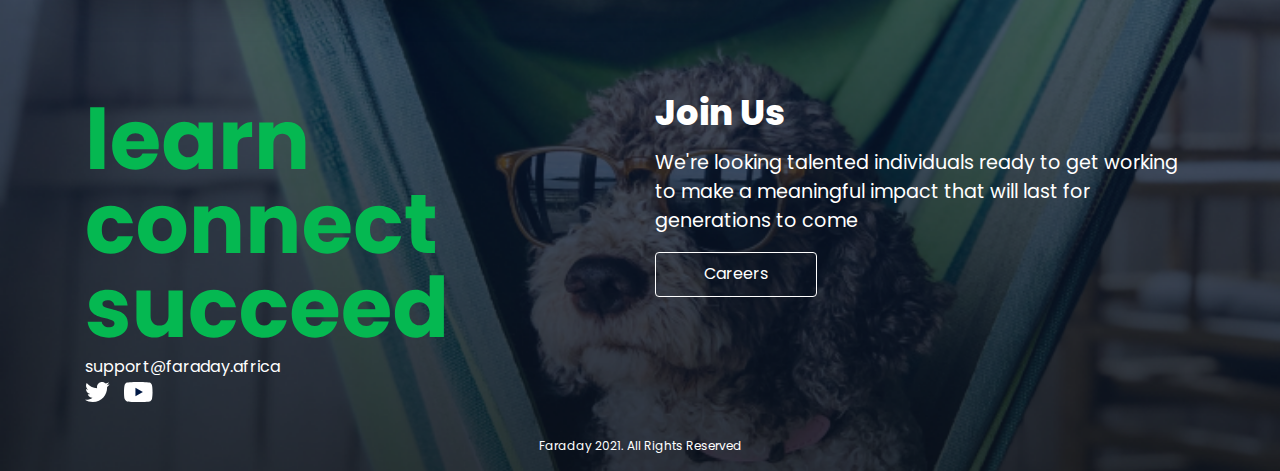
==== commit ea38aa2a: "Merge pull request #1 from faradayafrica/designer-code" ====
--- a/index.html
+++ b/index.html
@@ -5,7 +5,7 @@
   <meta charset="utf-8">
   <meta http-equiv="X-UA-Compatible" content="IE=edge">
   <meta name="viewport" content="width=device-width, initial-scale=1">
-  <title>Faraday</title>
+  <title>Farday :: Home</title>
 
 
   <!-- SEO Meta Tags Start Here -->
@@ -60,9 +60,6 @@
 
   <!-- Favicon-->
   <link rel="shortcut icon" href="img/favicon.png">
-
-  <!-- Javascript validation and API file -->
-  <script src="js/main.js"></script>
 
   <!-- Tweaks for older IEs-->
   <!--[if lt IE 9]>
@@ -134,10 +131,7 @@
       <div class="row d-flex align-items-top">
         <div class="text col-lg-5 order-2 order-lg-1">
           <h4 class="title mobile-margin">Why faraday?</h4>
-          <p class="body-text">
-            The faraday app is a learning platform designed for university students to combat failure and help ease 
-            schooling stress. Faraday puts all learning resources in one place to help students learn at their own schedule, at their own pace and pass their courses in A's.
-          </p>
+          <p class="body-text">Education is a necessity and if not done right is a risk to our future. The traditional learning system in all its glory has some deficiencies. We exist to solve the inefficiencies in our educational system without drilling holes in the pocket of the masses.</p>
           <a href="why faraday.html" class="btn btn-primary btn-secondary">Learn More</a>
         </div>
 
@@ -193,7 +187,7 @@
         <div class="form-holder col-lg-7 order-2 order-lg-1">
           <form id="newsletterForm" action="#">
             <div class="form-group">
-              <!-- <input type="text" name="name" id="name" placeholder="Enter name"> -->
+              <input type="text" name="name" id="name" placeholder="Enter name">
               <input type="email" name="email" id="email" placeholder="Enter Your Email Address">
               <button type="submit" class="btn btn-primary btn-brand submit">Request access</button>
             </div>
@@ -224,10 +218,9 @@
         <div class="row">
           <div class="col-md-6 text-white order-1 order-lg-2">
             <h2 class="text-white">Join Us</h2>
-
-            <p class="footer-text">We're looking for great individuals willing to volunteer and take this journey with us to build a meaningful
+            <p class="footer-text">We're looking talented individuals ready to get working to make a meaningful
               impact that will last for generations to come</p>
-            <a class="btn btn-md btn-secondary btn-secondary-white" href="careers.html">Careers</a>
+            <a class="btn btn-md btn-secondary btn-secondary-white" href="">Careers</a>
           </div>
           <div class="color col-md-6 order-2 order-lg-1">
             <img class="learn" src="./img/learn.svg" alt="learn, connect, succeed">
@@ -251,17 +244,6 @@
     </div>
   </footer>
 
-  <aside class="pop-up " id="pop-up">
-    <div class="pop-up-container ">
-      <img class="pop-up-image" src="./img/Faraday Flag.svg" alt="">
-      <img class="cancel" onclick="document.getElementById('pop-up').style.display='none'" src="./img/cancel 1.svg" alt="cancel pop-up">
-      <div>
-        <p class="title">Help us create the best learning platform for you.</p> 
-        <a href="https://rdre.me/faradaysurvey" target="_blank" ><button class="btn btn-primary btn-brand submit">Take our survey</button> </a>
-      </div>
-    </div>
-  </aside>
-
   <!-- Javascript files-->
   <script src="https://code.jquery.com/jquery-3.2.1.min.js"></script>
   <script src="https://cdnjs.cloudflare.com/ajax/libs/popper.js/1.11.0/umd/popper.min.js"> </script>
@@ -269,12 +251,6 @@
   <script src="vendor/jquery.cookie/jquery.cookie.js"> </script>
   <script src="vendor/owl.carousel/owl.carousel.min.js"></script>
   <script src="js/front.js"></script>
-
-  <script>
-    setTimeout(function() {
-      document.getElementById('pop-up').style.display='flex'
-    }, 10000); 
-  </script>
 </body>
 
 </html>--- a/css/style.css
+++ b/css/style.css
@@ -17,15 +17,16 @@
   font-family: 'Poppins', 'Segoe UI', sans-serif !important;
   color: var(--secondary) !important;
   background-color: var(--background);
+  
 }
 
 :root {
-  --brand: #05b851;
+  --brand: #05B851;
   --secondary: #011945;
   --white: #ffffff;
   --background: #f9f9f9;
   --outline: rgba(208, 208, 208, 0.9);
-  --grey: #3f3f41;
+  --grey: #3F3F41;
   --green-highlight: #e5f9e8a6;
 }
 
@@ -35,15 +36,16 @@
   margin: 0;
 }
 
+
 /**********************************************
 The hero header styling begins here
  **********************************************/
 
 .hero-home {
-  height: 100vh;
-  width: 100%;
-  overflow: hidden;
-  position: relative;
+ height: 100vh;
+ width: 100%;
+ overflow: hidden;
+ position: relative;
 }
 
 .hero-image {
@@ -82,7 +84,7 @@
 .scroll {
   position: relative;
   margin-bottom: 4rem;
-  animation: 1s animate 0.5s infinite;
+  animation: 1s animate .5s infinite;
 }
 
 @keyframes animate {
@@ -91,6 +93,7 @@
   }
   to {
     top: 16px;
+    
   }
 }
 
@@ -103,26 +106,28 @@
  The hero header styling ends here 
  **********************************************/
 
+
 /**********************************************
 The Article Image styling begins here
  **********************************************/
 
-.article-image {
-  height: auto;
-  width: 100%;
-  padding: 0 !important;
-  overflow: hidden;
-  object-fit: cover;
-  margin-top: 5rem;
-}
-
-.article {
-  margin-top: 5rem;
-  margin-bottom: 5rem;
-}
-/**********************************************
+ .article-image {
+   height: auto;
+   width: 100%;
+   padding: 0 !important;
+   overflow: hidden;
+   object-fit: cover;
+   margin-top: 5rem;  
+  }
+
+  .article {
+    margin-top: 5rem;
+    margin-bottom: 5rem;
+  }
+ /**********************************************
   The Article image styling ends here 
   **********************************************/
+ 
 
 a {
   -webkit-transition: all 0.3s;
@@ -142,14 +147,15 @@
 }
 
 .title {
-  font-family: Poppins;
-  font-style: normal;
-  font-weight: 600;
-  font-size: 24px !important;
-  line-height: 160% !important;
-
-  /* identical to box height, or 32px */
-  letter-spacing: 0.25px;
+
+font-family: Poppins;
+font-style: normal;
+font-weight: 600;
+font-size: 24px !important;
+line-height: 160% !important;
+
+/* identical to box height, or 32px */
+letter-spacing: 0.25px;
 }
 
 .block {
@@ -166,8 +172,7 @@
   display: inline-block;
 }
 
-.bg-gray,
-section.browser .nav-tabs a.active {
+.bg-gray, section.browser .nav-tabs a.active {
   background: #f5f5f5;
 }
 
@@ -194,6 +199,7 @@
 .no-margin-bottom {
   margin-bottom: 0 !important;
 }
+
 
 .btn-primary:focus {
   color: #fff;
@@ -220,15 +226,15 @@
 
 .btn-brand {
   background-color: var(--brand) !important;
-  border: none !important;
+  border:none !important;
   font-weight: 600 !important;
   height: 50px;
 }
 
-.btn-brand:hover,
-section.browser .nav-tabs span.btn.number:hover {
-  background-color: #23933f !important;
+.btn-brand:hover, section.browser .nav-tabs span.btn.number:hover {
+  background-color: #23933F !important;
   opacity: 0.85;
+  
 }
 
 .has-shadow {
@@ -255,6 +261,7 @@
   background: none;
   color: #333;
 }
+
 
 .scrollUp {
   -webkit-transform: translateY(-105%);
@@ -361,14 +368,8 @@
   color: #fff;
   text-align: center;
   background-color: #429244;
-  background-image: -webkit-gradient(
-    linear,
-    left top,
-    right top,
-    from(#429244),
-    to(#00cdac)
-  );
-  background-image: linear-gradient(to right, #429244, #00cdac);
+  background-image: -webkit-gradient(linear, left top, right top, from(#429244), to(#00CDAC));
+  background-image: linear-gradient(to right, #429244, #00CDAC);
   position: absolute;
   top: 0;
   right: 0;
@@ -393,7 +394,7 @@
   display: block;
   padding-left: 10px;
   color: #656565;
-  font-family: 'Open Sans', sans-serif;
+  font-family: "Open Sans", sans-serif;
 }
 
 #signupform input {
@@ -410,7 +411,7 @@
 }
 
 #signupform input::-moz-placeholder {
-  font-family: 'Open Sans', sans-serif;
+  font-family: "Open Sans", sans-serif;
   font-weight: 300;
   color: #aaa;
   font-style: italic;
@@ -418,7 +419,7 @@
 }
 
 #signupform input::-webkit-input-placeholder {
-  font-family: 'Open Sans', sans-serif;
+  font-family: "Open Sans", sans-serif;
   font-weight: 300;
   color: #aaa;
   font-style: italic;
@@ -426,7 +427,7 @@
 }
 
 #signupform input:-ms-input-placeholder {
-  font-family: 'Open Sans', sans-serif;
+  font-family: "Open Sans", sans-serif;
   font-weight: 300;
   color: #aaa;
   font-style: italic;
@@ -451,11 +452,8 @@
   /* -webkit-box-shadow: 0 2px 3px rgba(0, 0, 0, 0.1); */
   /* box-shadow: 0 2px 3px rgba(0, 0, 0, 0.1); */
 
-  background: linear-gradient(
-    180deg,
-    rgba(14, 16, 17, 0.4) 4%,
-    rgba(14, 16, 17, 0.08) 80%
-  );
+
+  background: linear-gradient(180deg, rgba(14, 16, 17, 0.4) 4%, rgba(14, 16, 17, 0.08) 80%);
   /* background:#0E10114f ; */
   -webkit-transition: all 0.5s;
   transition: all 0.5s;
@@ -466,11 +464,7 @@
   padding-top: 15px;
   padding-bottom: 10px;
   background: none;
-  background: linear-gradient(
-    180deg,
-    rgba(255, 255, 255, 0.4) 4%,
-    rgba(246, 239, 239, 0.08) 80%
-  );
+  background: linear-gradient(180deg, rgba(255, 255, 255, 0.4) 4%, rgba(246, 239, 239, 0.08) 80%);
   -webkit-transition: all 0.5s;
   transition: all 0.5s;
 }
@@ -489,8 +483,7 @@
   font-size: 1.1rem;
 }
 
-nav.navbar a.nav-link:hover,
-nav.navbar a.nav-link.active {
+nav.navbar a.nav-link:hover, nav.navbar a.nav-link.active {
   color: var(--brand);
 }
 
@@ -511,6 +504,7 @@
   -webkit-transition: all 0.2s;
   transition: all 0.2s;
 }
+
 
 nav.navbar-dark .navbar-toggler span {
   width: 25px;
@@ -650,6 +644,7 @@
 * ==========================================================
 */
 
+
 section.features .row {
   /* margin-bottom: 40px; */
   margin: 5rem auto 5rem auto;
@@ -660,20 +655,24 @@
   margin: 1rem auto 1rem auto !important;
 }
 
+
 section.features .row:last-of-time {
   margin-bottom: 0;
 }
+
 
 section.features .text p {
   line-height: 1.8rem;
   margin: 20px 0 25px;
 }
 
-hr {
-  height: 0.3px !important;
+hr{
+  height: .3px !important;
   background-color: var(--brand);
   border: none;
 }
+
+
 
 /* Features Section Mediaquery -------------------------- */
 @media (max-width: 1199px) {
@@ -681,6 +680,7 @@
     /* margin-bottom: 50px; */
   }
 
+
   section.features .video-block {
     /* margin-bottom: 40px; */
     margin: 0 auto 0 auto !important;
@@ -690,6 +690,7 @@
     margin-top: 3rem;
   }
 }
+
 
 /*
 * ==========================================================
@@ -697,6 +698,8 @@
 * ==========================================================
 */
 
+
+
 section.newsletter {
   color: var(--white) !important;
   background-color: var(--brand);
@@ -706,6 +709,8 @@
 section.newsletter h4 {
   text-align: left;
 }
+
+
 
 section.newsletter .container {
   margin-top: 0%;
@@ -717,14 +722,16 @@
   border: 1px solid var(--outline);
   -webkit-box-shadow: -5.665px 9.429px 35px 0px rgba(0, 0, 0, 0.2);
   box-shadow: -5.665px 9.429px 35px 0px rgba(0, 0, 0, 0.2);
-
+  
   border-radius: 6px;
 
   position: relative;
   top: 2rem;
 }
 
+
 section.newsletter .form-group input {
+  
   line-height: 68px;
   background: var(--background);
   padding: 0 1rem;
@@ -735,16 +742,20 @@
   border-bottom: 2px solid var(--grey);
 }
 
-input:focus {
+
+input:focus{
   background-color: var(--green-highlight) !important;
   border-bottom: 2px solid var(--brand) !important;
   outline: none;
 }
 
-input:active {
+input:active{
   background-color: var(--green-highlight) !important;
   border-bottom: 2px solid var(--brand) !important;
-}
+  
+}
+
+
 
 section.newsletter .form-group input::-moz-placeholder {
   font-weight: 300;
@@ -768,8 +779,6 @@
   z-index: 1000;
 }
 
-.error_active {
-}
 
 /* Newsletter Section Mediaquery -------------------------- */
 @media (max-width: 991px) {
@@ -777,7 +786,8 @@
     padding-top: 2rem;
     padding-bottom: 0;
   }
-
+  
+  
   section.newsletter .form-group input {
     width: 100%;
   }
@@ -801,7 +811,7 @@
 * ==========================================================
 */
 
-footer {
+footer{
   background-color: var(--secondary);
   height: 450px;
   width: 100%;
@@ -818,6 +828,7 @@
   object-fit: cover;
 }
 
+
 .learn {
   max-width: 370px !important;
 }
@@ -827,12 +838,15 @@
   margin-bottom: 1rem;
 }
 
-.footer-content .container {
+.footer-content .container{
   margin: auto;
-}
+
+}
+
 
 footer .color .social {
   color: var(--white) !important;
+
 }
 
 footer .color .social:hover {
@@ -855,6 +869,7 @@
 .footer .btn-secondary-white {
   margin-bottom: 2rem;
 }
+
 
 /* Footer Mediaquery -------------------------- */
 @media (max-width: 991px) {
@@ -865,6 +880,7 @@
   .learn {
     max-width: 320px !important;
   }
+ 
 }
 
 @media (max-width: 768px) {
@@ -883,6 +899,8 @@
     margin-top: 5rem;
   }
 }
+
+
 
 /* ===================================================================
     SCROLL TO TOP BUTTON
@@ -929,6 +947,8 @@
   }
 }
 
+
+
 /* =========================================
    THEMING OF BOOTSTRAP COMPONENTS
    ========================================= */
@@ -959,8 +979,7 @@
   color: rgba(0, 0, 0, 0.9);
 }
 
-.navbar-light .navbar-brand:focus,
-.navbar-light .navbar-brand:hover {
+.navbar-light .navbar-brand:focus, .navbar-light .navbar-brand:hover {
   color: rgba(0, 0, 0, 0.9);
 }
 
@@ -968,8 +987,7 @@
   color: rgba(0, 0, 0, 0.5);
 }
 
-.navbar-light .navbar-nav .nav-link:focus,
-.navbar-light .navbar-nav .nav-link:hover {
+.navbar-light .navbar-nav .nav-link:focus, .navbar-light .navbar-nav .nav-link:hover {
   color: rgba(0, 0, 0, 0.7);
 }
 
@@ -1001,8 +1019,7 @@
   color: white;
 }
 
-.navbar-dark .navbar-brand:focus,
-.navbar-dark .navbar-brand:hover {
+.navbar-dark .navbar-brand:focus, .navbar-dark .navbar-brand:hover {
   color: white;
 }
 
@@ -1010,8 +1027,7 @@
   color: rgba(255, 255, 255, 0.5);
 }
 
-.navbar-dark .navbar-nav .nav-link:focus,
-.navbar-dark .navbar-nav .nav-link:hover {
+.navbar-dark .navbar-nav .nav-link:focus, .navbar-dark .navbar-nav .nav-link:hover {
   color: rgba(255, 255, 255, 0.75);
 }
 
@@ -1060,6 +1076,7 @@
   color: var(--secondary) !important;
 }
 
+
 .btn-secondary-white {
   border: 1px solid var(--white) !important;
   background-color: transparent !important;
@@ -1077,15 +1094,14 @@
   box-shadow: 0 10px 20px rgba(109, 109, 109, 0.16) !important;
 }
 
-.btn:focus,
-.btn.focus {
+
+.btn:focus, .btn.focus {
   outline: 0;
   -webkit-box-shadow: 0 0 0 3px rgba(66, 146, 68, 0.25);
   box-shadow: 0 0 0 3px rgba(66, 146, 68, 0.25);
 }
 
-.btn:active,
-.btn.active {
+.btn:active, .btn.active {
   background-image: none;
 }
 
@@ -1101,40 +1117,34 @@
   border-color: #326f34;
 }
 
-.btn-primary:focus,
-.btn-primary.focus {
+.btn-primary:focus, .btn-primary.focus {
   -webkit-box-shadow: 0 0 0 3px rgba(66, 146, 68, 0.5);
   box-shadow: 0 0 0 3px rgba(66, 146, 68, 0.5);
 }
 
-.btn-primary.disabled,
-.btn-primary:disabled {
+.btn-primary.disabled, .btn-primary:disabled {
   background-color: #429244;
   border-color: #429244;
 }
 
-.btn-primary:active,
-.btn-primary.active,
+.btn-primary:active, .btn-primary.active,
 .show > .btn-primary.dropdown-toggle {
   background-color: #367838;
   background-image: none;
   border-color: #326f34;
 }
 
-.btn-secondary:focus,
-.btn-secondary.focus {
+.btn-secondary:focus, .btn-secondary.focus {
   -webkit-box-shadow: 0 0 0 3px rgba(134, 142, 150, 0.5);
   box-shadow: 0 0 0 3px rgba(134, 142, 150, 0.5);
 }
 
-.btn-secondary.disabled,
-.btn-secondary:disabled {
+.btn-secondary.disabled, .btn-secondary:disabled {
   background-color: #868e96;
   border-color: #868e96;
 }
 
-.btn-secondary:active,
-.btn-secondary.active,
+.btn-secondary:active, .btn-secondary.active,
 .show > .btn-secondary.dropdown-toggle {
   background-color: #727b84;
   background-image: none;
@@ -1153,20 +1163,17 @@
   border-color: #1e7e34;
 }
 
-.btn-success:focus,
-.btn-success.focus {
+.btn-success:focus, .btn-success.focus {
   -webkit-box-shadow: 0 0 0 3px rgba(40, 167, 69, 0.5);
   box-shadow: 0 0 0 3px rgba(40, 167, 69, 0.5);
 }
 
-.btn-success.disabled,
-.btn-success:disabled {
+.btn-success.disabled, .btn-success:disabled {
   background-color: #28a745;
   border-color: #28a745;
 }
 
-.btn-success:active,
-.btn-success.active,
+.btn-success:active, .btn-success.active,
 .show > .btn-success.dropdown-toggle {
   background-color: #218838;
   background-image: none;
@@ -1185,20 +1192,17 @@
   border-color: #21b2bf;
 }
 
-.btn-info:focus,
-.btn-info.focus {
+.btn-info:focus, .btn-info.focus {
   -webkit-box-shadow: 0 0 0 3px rgba(55, 207, 220, 0.5);
   box-shadow: 0 0 0 3px rgba(55, 207, 220, 0.5);
 }
 
-.btn-info.disabled,
-.btn-info:disabled {
+.btn-info.disabled, .btn-info:disabled {
   background-color: #37cfdc;
   border-color: #37cfdc;
 }
 
-.btn-info:active,
-.btn-info.active,
+.btn-info:active, .btn-info.active,
 .show > .btn-info.dropdown-toggle {
   background-color: #23bcc9;
   background-image: none;
@@ -1217,20 +1221,17 @@
   border-color: #d39e00;
 }
 
-.btn-warning:focus,
-.btn-warning.focus {
+.btn-warning:focus, .btn-warning.focus {
   -webkit-box-shadow: 0 0 0 3px rgba(255, 193, 7, 0.5);
   box-shadow: 0 0 0 3px rgba(255, 193, 7, 0.5);
 }
 
-.btn-warning.disabled,
-.btn-warning:disabled {
+.btn-warning.disabled, .btn-warning:disabled {
   background-color: #ffc107;
   border-color: #ffc107;
 }
 
-.btn-warning:active,
-.btn-warning.active,
+.btn-warning:active, .btn-warning.active,
 .show > .btn-warning.dropdown-toggle {
   background-color: #e0a800;
   background-image: none;
@@ -1249,20 +1250,17 @@
   border-color: #bd2130;
 }
 
-.btn-danger:focus,
-.btn-danger.focus {
+.btn-danger:focus, .btn-danger.focus {
   -webkit-box-shadow: 0 0 0 3px rgba(220, 53, 69, 0.5);
   box-shadow: 0 0 0 3px rgba(220, 53, 69, 0.5);
 }
 
-.btn-danger.disabled,
-.btn-danger:disabled {
+.btn-danger.disabled, .btn-danger:disabled {
   background-color: #dc3545;
   border-color: #dc3545;
 }
 
-.btn-danger:active,
-.btn-danger.active,
+.btn-danger:active, .btn-danger.active,
 .show > .btn-danger.dropdown-toggle {
   background-color: #c82333;
   background-image: none;
@@ -1281,20 +1279,17 @@
   border-color: #dae0e5;
 }
 
-.btn-light:focus,
-.btn-light.focus {
+.btn-light:focus, .btn-light.focus {
   -webkit-box-shadow: 0 0 0 3px rgba(248, 249, 250, 0.5);
   box-shadow: 0 0 0 3px rgba(248, 249, 250, 0.5);
 }
 
-.btn-light.disabled,
-.btn-light:disabled {
+.btn-light.disabled, .btn-light:disabled {
   background-color: #f8f9fa;
   border-color: #f8f9fa;
 }
 
-.btn-light:active,
-.btn-light.active,
+.btn-light:active, .btn-light.active,
 .show > .btn-light.dropdown-toggle {
   background-color: #e2e6ea;
   background-image: none;
@@ -1313,20 +1308,17 @@
   border-color: #1d2124;
 }
 
-.btn-dark:focus,
-.btn-dark.focus {
+.btn-dark:focus, .btn-dark.focus {
   -webkit-box-shadow: 0 0 0 3px rgba(52, 58, 64, 0.5);
   box-shadow: 0 0 0 3px rgba(52, 58, 64, 0.5);
 }
 
-.btn-dark.disabled,
-.btn-dark:disabled {
+.btn-dark.disabled, .btn-dark:disabled {
   background-color: #343a40;
   border-color: #343a40;
 }
 
-.btn-dark:active,
-.btn-dark.active,
+.btn-dark:active, .btn-dark.active,
 .show > .btn-dark.dropdown-toggle {
   background-color: #23272b;
   background-image: none;
@@ -1346,20 +1338,17 @@
   border-color: #429244;
 }
 
-.btn-outline-primary:focus,
-.btn-outline-primary.focus {
+.btn-outline-primary:focus, .btn-outline-primary.focus {
   -webkit-box-shadow: 0 0 0 3px rgba(66, 146, 68, 0.5);
   box-shadow: 0 0 0 3px rgba(66, 146, 68, 0.5);
 }
 
-.btn-outline-primary.disabled,
-.btn-outline-primary:disabled {
+.btn-outline-primary.disabled, .btn-outline-primary:disabled {
   color: #429244;
   background-color: transparent;
 }
 
-.btn-outline-primary:active,
-.btn-outline-primary.active,
+.btn-outline-primary:active, .btn-outline-primary.active,
 .show > .btn-outline-primary.dropdown-toggle {
   color: #fff;
   background-color: #429244;
@@ -1379,20 +1368,17 @@
   border-color: #868e96;
 }
 
-.btn-outline-secondary:focus,
-.btn-outline-secondary.focus {
+.btn-outline-secondary:focus, .btn-outline-secondary.focus {
   -webkit-box-shadow: 0 0 0 3px rgba(134, 142, 150, 0.5);
   box-shadow: 0 0 0 3px rgba(134, 142, 150, 0.5);
 }
 
-.btn-outline-secondary.disabled,
-.btn-outline-secondary:disabled {
+.btn-outline-secondary.disabled, .btn-outline-secondary:disabled {
   color: #868e96;
   background-color: transparent;
 }
 
-.btn-outline-secondary:active,
-.btn-outline-secondary.active,
+.btn-outline-secondary:active, .btn-outline-secondary.active,
 .show > .btn-outline-secondary.dropdown-toggle {
   color: #fff;
   background-color: #868e96;
@@ -1412,20 +1398,17 @@
   border-color: #28a745;
 }
 
-.btn-outline-success:focus,
-.btn-outline-success.focus {
+.btn-outline-success:focus, .btn-outline-success.focus {
   -webkit-box-shadow: 0 0 0 3px rgba(40, 167, 69, 0.5);
   box-shadow: 0 0 0 3px rgba(40, 167, 69, 0.5);
 }
 
-.btn-outline-success.disabled,
-.btn-outline-success:disabled {
+.btn-outline-success.disabled, .btn-outline-success:disabled {
   color: #28a745;
   background-color: transparent;
 }
 
-.btn-outline-success:active,
-.btn-outline-success.active,
+.btn-outline-success:active, .btn-outline-success.active,
 .show > .btn-outline-success.dropdown-toggle {
   color: #fff;
   background-color: #28a745;
@@ -1445,20 +1428,17 @@
   border-color: #37cfdc;
 }
 
-.btn-outline-info:focus,
-.btn-outline-info.focus {
+.btn-outline-info:focus, .btn-outline-info.focus {
   -webkit-box-shadow: 0 0 0 3px rgba(55, 207, 220, 0.5);
   box-shadow: 0 0 0 3px rgba(55, 207, 220, 0.5);
 }
 
-.btn-outline-info.disabled,
-.btn-outline-info:disabled {
+.btn-outline-info.disabled, .btn-outline-info:disabled {
   color: #37cfdc;
   background-color: transparent;
 }
 
-.btn-outline-info:active,
-.btn-outline-info.active,
+.btn-outline-info:active, .btn-outline-info.active,
 .show > .btn-outline-info.dropdown-toggle {
   color: #fff;
   background-color: #37cfdc;
@@ -1478,20 +1458,17 @@
   border-color: #ffc107;
 }
 
-.btn-outline-warning:focus,
-.btn-outline-warning.focus {
+.btn-outline-warning:focus, .btn-outline-warning.focus {
   -webkit-box-shadow: 0 0 0 3px rgba(255, 193, 7, 0.5);
   box-shadow: 0 0 0 3px rgba(255, 193, 7, 0.5);
 }
 
-.btn-outline-warning.disabled,
-.btn-outline-warning:disabled {
+.btn-outline-warning.disabled, .btn-outline-warning:disabled {
   color: #ffc107;
   background-color: transparent;
 }
 
-.btn-outline-warning:active,
-.btn-outline-warning.active,
+.btn-outline-warning:active, .btn-outline-warning.active,
 .show > .btn-outline-warning.dropdown-toggle {
   color: #fff;
   background-color: #ffc107;
@@ -1511,20 +1488,17 @@
   border-color: #dc3545;
 }
 
-.btn-outline-danger:focus,
-.btn-outline-danger.focus {
+.btn-outline-danger:focus, .btn-outline-danger.focus {
   -webkit-box-shadow: 0 0 0 3px rgba(220, 53, 69, 0.5);
   box-shadow: 0 0 0 3px rgba(220, 53, 69, 0.5);
 }
 
-.btn-outline-danger.disabled,
-.btn-outline-danger:disabled {
+.btn-outline-danger.disabled, .btn-outline-danger:disabled {
   color: #dc3545;
   background-color: transparent;
 }
 
-.btn-outline-danger:active,
-.btn-outline-danger.active,
+.btn-outline-danger:active, .btn-outline-danger.active,
 .show > .btn-outline-danger.dropdown-toggle {
   color: #fff;
   background-color: #dc3545;
@@ -1544,20 +1518,17 @@
   border-color: #f8f9fa;
 }
 
-.btn-outline-light:focus,
-.btn-outline-light.focus {
+.btn-outline-light:focus, .btn-outline-light.focus {
   -webkit-box-shadow: 0 0 0 3px rgba(248, 249, 250, 0.5);
   box-shadow: 0 0 0 3px rgba(248, 249, 250, 0.5);
 }
 
-.btn-outline-light.disabled,
-.btn-outline-light:disabled {
+.btn-outline-light.disabled, .btn-outline-light:disabled {
   color: #f8f9fa;
   background-color: transparent;
 }
 
-.btn-outline-light:active,
-.btn-outline-light.active,
+.btn-outline-light:active, .btn-outline-light.active,
 .show > .btn-outline-light.dropdown-toggle {
   color: #fff;
   background-color: #f8f9fa;
@@ -1577,20 +1548,17 @@
   border-color: #343a40;
 }
 
-.btn-outline-dark:focus,
-.btn-outline-dark.focus {
+.btn-outline-dark:focus, .btn-outline-dark.focus {
   -webkit-box-shadow: 0 0 0 3px rgba(52, 58, 64, 0.5);
   box-shadow: 0 0 0 3px rgba(52, 58, 64, 0.5);
 }
 
-.btn-outline-dark.disabled,
-.btn-outline-dark:disabled {
+.btn-outline-dark.disabled, .btn-outline-dark:disabled {
   color: #343a40;
   background-color: transparent;
 }
 
-.btn-outline-dark:active,
-.btn-outline-dark.active,
+.btn-outline-dark:active, .btn-outline-dark.active,
 .show > .btn-outline-dark.dropdown-toggle {
   color: #fff;
   background-color: #343a40;
@@ -1620,8 +1588,7 @@
   text-decoration: none;
 }
 
-a:focus,
-a:hover {
+a:focus, a:hover {
   color: #2a5d2b;
   text-decoration: underline;
 }
@@ -1732,15 +1699,14 @@
 }
 
 .blockquote-footer::before {
-  content: '\2014 \00A0';
+  content: "\2014 \00A0";
 }
 
 .text-primary {
   color: #429244 !important;
 }
 
-a.text-primary:focus,
-a.text-primary:hover {
+a.text-primary:focus, a.text-primary:hover {
   color: #326f34 !important;
 }
 
@@ -1777,8 +1743,7 @@
   border: 1px solid #ddd;
 }
 
-.page-link:focus,
-.page-link:hover {
+.page-link:focus, .page-link:hover {
   color: #2a5d2b;
   text-decoration: none;
   background-color: #e9ecef;
@@ -1824,8 +1789,7 @@
   background-color: #429244 !important;
 }
 
-a.bg-primary:focus,
-a.bg-primary:hover {
+a.bg-primary:focus, a.bg-primary:hover {
   background-color: #326f34 !important;
 }
 
@@ -1833,8 +1797,7 @@
   background-color: #868e96 !important;
 }
 
-a.bg-secondary:focus,
-a.bg-secondary:hover {
+a.bg-secondary:focus, a.bg-secondary:hover {
   background-color: #6c757d !important;
 }
 
@@ -1842,8 +1805,7 @@
   background-color: #28a745 !important;
 }
 
-a.bg-success:focus,
-a.bg-success:hover {
+a.bg-success:focus, a.bg-success:hover {
   background-color: #1e7e34 !important;
 }
 
@@ -1851,8 +1813,7 @@
   background-color: #37cfdc !important;
 }
 
-a.bg-info:focus,
-a.bg-info:hover {
+a.bg-info:focus, a.bg-info:hover {
   background-color: #21b2bf !important;
 }
 
@@ -1860,8 +1821,7 @@
   background-color: #ffc107 !important;
 }
 
-a.bg-warning:focus,
-a.bg-warning:hover {
+a.bg-warning:focus, a.bg-warning:hover {
   background-color: #d39e00 !important;
 }
 
@@ -1869,8 +1829,7 @@
   background-color: #dc3545 !important;
 }
 
-a.bg-danger:focus,
-a.bg-danger:hover {
+a.bg-danger:focus, a.bg-danger:hover {
   background-color: #bd2130 !important;
 }
 
@@ -1878,8 +1837,7 @@
   background-color: #f8f9fa !important;
 }
 
-a.bg-light:focus,
-a.bg-light:hover {
+a.bg-light:focus, a.bg-light:hover {
   background-color: #dae0e5 !important;
 }
 
@@ -1887,8 +1845,7 @@
   background-color: #343a40 !important;
 }
 
-a.bg-dark:focus,
-a.bg-dark:hover {
+a.bg-dark:focus, a.bg-dark:hover {
   background-color: #1d2124 !important;
 }
 
@@ -1928,8 +1885,7 @@
   color: #429244 !important;
 }
 
-a.text-primary:focus,
-a.text-primary:hover {
+a.text-primary:focus, a.text-primary:hover {
   color: #326f34 !important;
 }
 
@@ -1937,8 +1893,7 @@
   color: #868e96 !important;
 }
 
-a.text-secondary:focus,
-a.text-secondary:hover {
+a.text-secondary:focus, a.text-secondary:hover {
   color: #6c757d !important;
 }
 
@@ -1946,8 +1901,7 @@
   color: #28a745 !important;
 }
 
-a.text-success:focus,
-a.text-success:hover {
+a.text-success:focus, a.text-success:hover {
   color: #1e7e34 !important;
 }
 
@@ -1955,8 +1909,7 @@
   color: #37cfdc !important;
 }
 
-a.text-info:focus,
-a.text-info:hover {
+a.text-info:focus, a.text-info:hover {
   color: #21b2bf !important;
 }
 
@@ -1964,8 +1917,7 @@
   color: #ffc107 !important;
 }
 
-a.text-warning:focus,
-a.text-warning:hover {
+a.text-warning:focus, a.text-warning:hover {
   color: #d39e00 !important;
 }
 
@@ -1973,8 +1925,7 @@
   color: #dc3545 !important;
 }
 
-a.text-danger:focus,
-a.text-danger:hover {
+a.text-danger:focus, a.text-danger:hover {
   color: #bd2130 !important;
 }
 
@@ -1982,8 +1933,7 @@
   color: #f8f9fa !important;
 }
 
-a.text-light:focus,
-a.text-light:hover {
+a.text-light:focus, a.text-light:hover {
   color: #dae0e5 !important;
 }
 
@@ -1991,167 +1941,6 @@
   color: #343a40 !important;
 }
 
-a.text-dark:focus,
-a.text-dark:hover {
+a.text-dark:focus, a.text-dark:hover {
   color: #1d2124 !important;
 }
-
-/**********************************
- Style for the Pop-up 
-***********************************/
-.pop-up {
-  background-color: #000000a9;
-  position: fixed;
-  height: 100%;
-  width: 100%;
-  top: 0;
-  left: 0;
-
-  overflow: hidden;
-
-  display: none;
-  justify-content: center;
-  align-items: center;
-  z-index: 5000;
-}
-
-.pop-up-container {
-  background-color: var(--white);
-  /* min-width: 600px; */
-  height: auto;
-
-  display: flex;
-  flex-wrap: nowrap;
-
-  -webkit-box-shadow: 0 10px 20px rgba(109, 109, 109, 0.16) !important;
-  box-shadow: 0 10px 20px rgba(109, 109, 109, 0.16) !important;
-  border-radius: 4px;
-
-  position: relative;
-}
-
-.cancel {
-  position: absolute;
-  right: 2rem;
-  top: 2rem;
-  cursor: pointer;
-}
-
-.pop-up-image {
-  height: 400px;
-  width: 400px;
-  overflow: hidden;
-  object-fit: cover;
-
-  border-bottom-left-radius: 4px;
-  border-top-left-radius: 4px;
-}
-
-.pop-up-container > div {
-  height: 400px;
-  width: 400px;
-  padding: 3rem;
-  /* margin-bottom: 1rem; */
-
-  display: flex;
-  flex-wrap: nowrap;
-  flex-direction: column;
-  justify-content: center;
-}
-
-.apper {
-  display: flex;
-}
-
-@media (max-width: 991px) {
-  .pop-up-container {
-    background-color: var(--white);
-    /* min-width: 600px; */
-
-    display: flex;
-    flex-direction: column;
-  }
-
-  .pop-up-image {
-    height: 350px;
-    width: 400px;
-  }
-
-  .pop-up-container > div {
-    height: 200px;
-    width: 400px;
-    padding: 2rem;
-  }
-}
-
-@media (max-width: 789px) {
-  .pop-up-container {
-    height: auto;
-    text-align: center;
-  }
-
-  .pop-up-image {
-    height: 200px;
-    max-width: 250px;
-    object-fit: fill;
-  }
-
-  .pop-up-container > div {
-    max-width: 250px;
-    padding: 1rem;
-  }
-
-  .pop-up-container .btn {
-    max-width: 100% !important;
-  }
-
-  .cancel {
-    right: 1rem;
-    top: 1rem;
-  }
-}
-
-/*******************************
-Careers Page Styling 
-*******************************/
-
-.career-header {
-  background-color: var(--secondary);
-  min-height: 650px;
-
-  display: flex;
-  justify-content: center;
-  align-items: center;
-  flex-direction: column;
-
-  color: var(--white);
-}
-
-.career-header > .body-text {
-  color: var(--white) !important;
-  max-width: 35rem;
-  text-align: center;
-}
-
-.career-header > h1 {
-  font-size: 12rem;
-}
-
-@media (max-width: 789px) {
-  .career-header {
-    padding: 1rem;
-    padding-top: 4rem;
-    padding-bottom: 4rem;
-    align-items: flex-start;
-  }
-
-  .career-header > h1 {
-    font-size: 6rem;
-  }
-
-  .career-header > .body-text {
-    color: var(--white) !important;
-    max-width: 35rem;
-    text-align: left;
-  }
-}
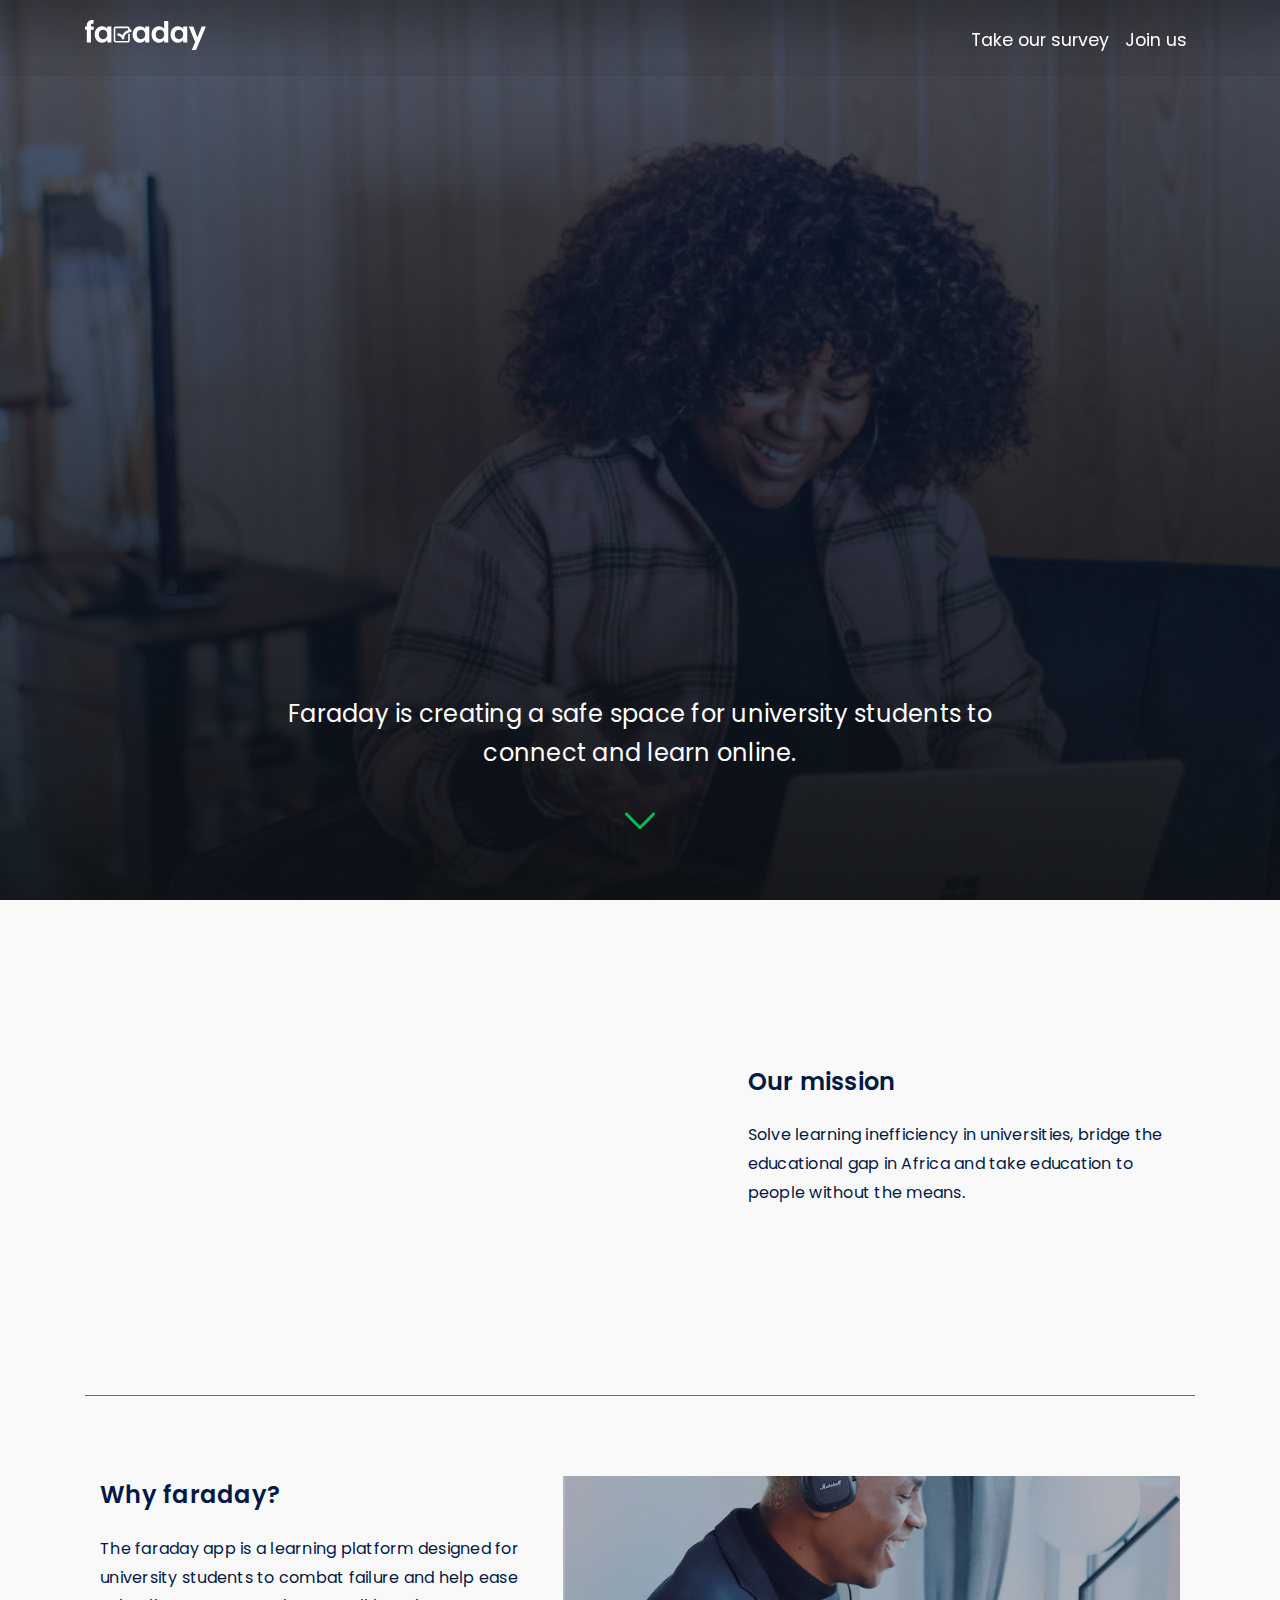
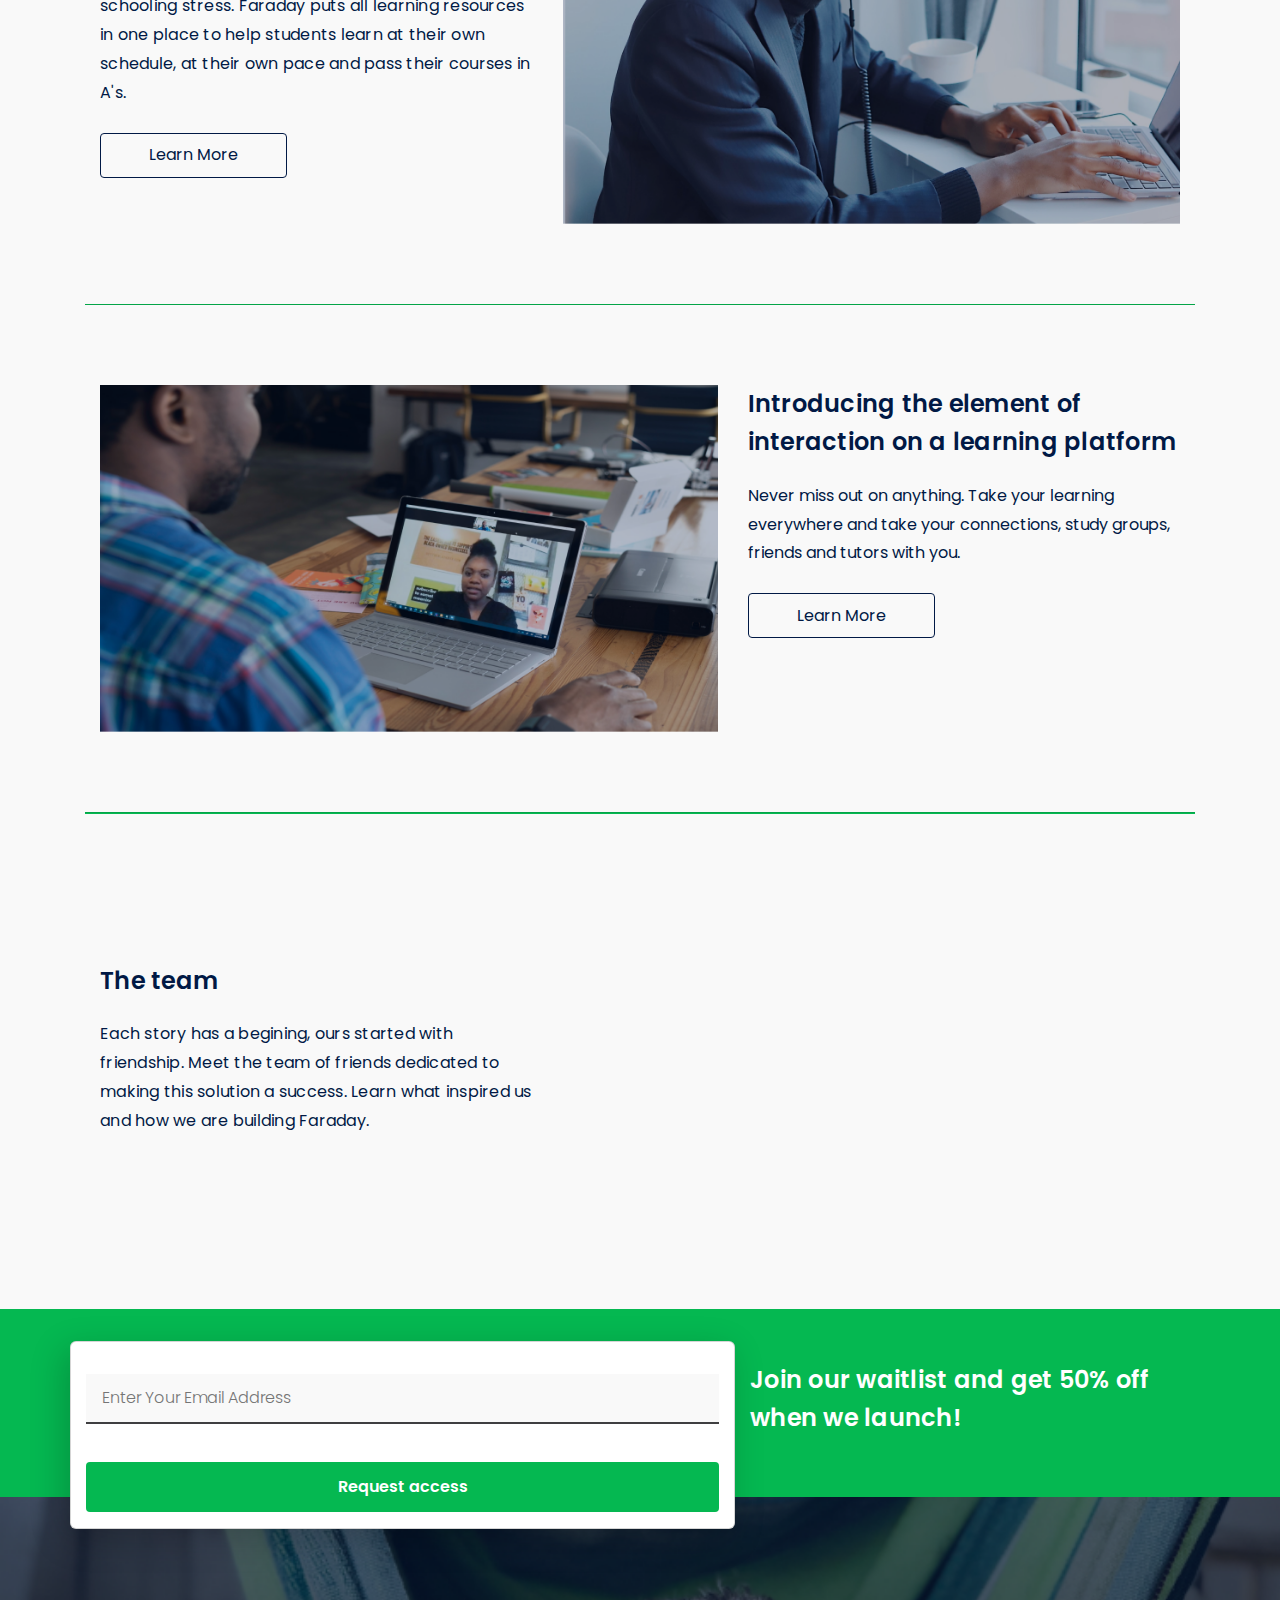
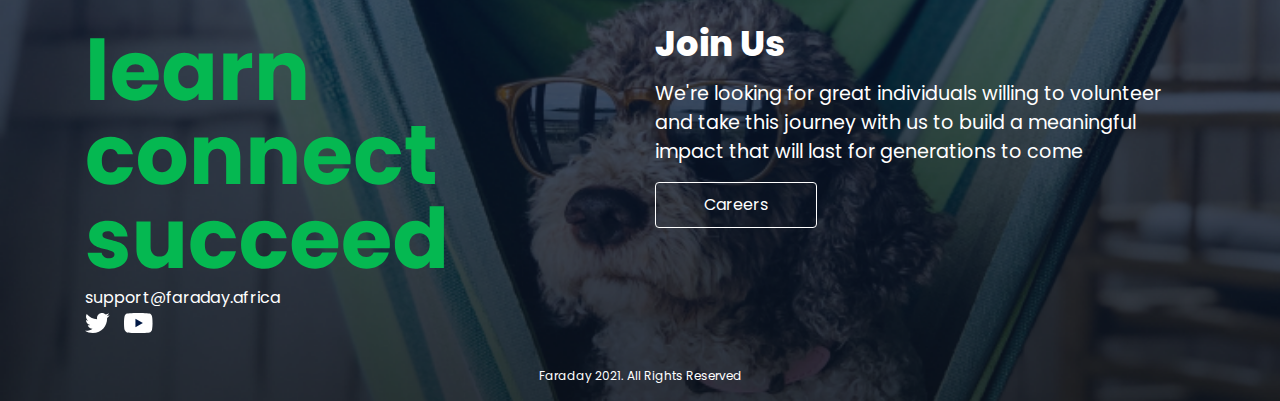
==== commit cc8e2537: "Merge pull request #2 from faradayafrica/designer-code" ====
--- a/index.html
+++ b/index.html
@@ -5,7 +5,7 @@
   <meta charset="utf-8">
   <meta http-equiv="X-UA-Compatible" content="IE=edge">
   <meta name="viewport" content="width=device-width, initial-scale=1">
-  <title>Farday :: Home</title>
+  <title>Faraday</title>
 
 
   <!-- SEO Meta Tags Start Here -->
@@ -60,6 +60,9 @@
 
   <!-- Favicon-->
   <link rel="shortcut icon" href="img/favicon.png">
+
+  <!-- Javascript validation and API file -->
+  <script src="js/main.js"></script>
 
   <!-- Tweaks for older IEs-->
   <!--[if lt IE 9]>
@@ -131,7 +134,10 @@
       <div class="row d-flex align-items-top">
         <div class="text col-lg-5 order-2 order-lg-1">
           <h4 class="title mobile-margin">Why faraday?</h4>
-          <p class="body-text">Education is a necessity and if not done right is a risk to our future. The traditional learning system in all its glory has some deficiencies. We exist to solve the inefficiencies in our educational system without drilling holes in the pocket of the masses.</p>
+          <p class="body-text">
+            The faraday app is a learning platform designed for university students to combat failure and help ease 
+            schooling stress. Faraday puts all learning resources in one place to help students learn at their own schedule, at their own pace and pass their courses in A's.
+          </p>
           <a href="why faraday.html" class="btn btn-primary btn-secondary">Learn More</a>
         </div>
 
@@ -187,7 +193,7 @@
         <div class="form-holder col-lg-7 order-2 order-lg-1">
           <form id="newsletterForm" action="#">
             <div class="form-group">
-              <input type="text" name="name" id="name" placeholder="Enter name">
+              <!-- <input type="text" name="name" id="name" placeholder="Enter name"> -->
               <input type="email" name="email" id="email" placeholder="Enter Your Email Address">
               <button type="submit" class="btn btn-primary btn-brand submit">Request access</button>
             </div>
@@ -218,9 +224,10 @@
         <div class="row">
           <div class="col-md-6 text-white order-1 order-lg-2">
             <h2 class="text-white">Join Us</h2>
-            <p class="footer-text">We're looking talented individuals ready to get working to make a meaningful
+
+            <p class="footer-text">We're looking for great individuals willing to volunteer and take this journey with us to build a meaningful
               impact that will last for generations to come</p>
-            <a class="btn btn-md btn-secondary btn-secondary-white" href="">Careers</a>
+            <a class="btn btn-md btn-secondary btn-secondary-white" href="careers.html">Careers</a>
           </div>
           <div class="color col-md-6 order-2 order-lg-1">
             <img class="learn" src="./img/learn.svg" alt="learn, connect, succeed">
@@ -244,6 +251,17 @@
     </div>
   </footer>
 
+  <aside class="pop-up " id="pop-up">
+    <div class="pop-up-container ">
+      <img class="pop-up-image" src="./img/Faraday Flag.svg" alt="">
+      <img class="cancel" onclick="document.getElementById('pop-up').style.display='none'" src="./img/cancel 1.svg" alt="cancel pop-up">
+      <div>
+        <p class="title">Help us create the best learning platform for you.</p> 
+        <a href="https://rdre.me/faradaysurvey" target="_blank" ><button class="btn btn-primary btn-brand submit">Take our survey</button> </a>
+      </div>
+    </div>
+  </aside>
+
   <!-- Javascript files-->
   <script src="https://code.jquery.com/jquery-3.2.1.min.js"></script>
   <script src="https://cdnjs.cloudflare.com/ajax/libs/popper.js/1.11.0/umd/popper.min.js"> </script>
@@ -251,6 +269,12 @@
   <script src="vendor/jquery.cookie/jquery.cookie.js"> </script>
   <script src="vendor/owl.carousel/owl.carousel.min.js"></script>
   <script src="js/front.js"></script>
+
+  <script>
+    setTimeout(function() {
+      document.getElementById('pop-up').style.display='flex'
+    }, 10000); 
+  </script>
 </body>
 
 </html>--- a/css/style.css
+++ b/css/style.css
@@ -17,16 +17,15 @@
   font-family: 'Poppins', 'Segoe UI', sans-serif !important;
   color: var(--secondary) !important;
   background-color: var(--background);
-  
 }
 
 :root {
-  --brand: #05B851;
+  --brand: #05b851;
   --secondary: #011945;
   --white: #ffffff;
   --background: #f9f9f9;
   --outline: rgba(208, 208, 208, 0.9);
-  --grey: #3F3F41;
+  --grey: #3f3f41;
   --green-highlight: #e5f9e8a6;
 }
 
@@ -36,16 +35,15 @@
   margin: 0;
 }
 
-
 /**********************************************
 The hero header styling begins here
  **********************************************/
 
 .hero-home {
- height: 100vh;
- width: 100%;
- overflow: hidden;
- position: relative;
+  height: 100vh;
+  width: 100%;
+  overflow: hidden;
+  position: relative;
 }
 
 .hero-image {
@@ -84,7 +82,7 @@
 .scroll {
   position: relative;
   margin-bottom: 4rem;
-  animation: 1s animate .5s infinite;
+  animation: 1s animate 0.5s infinite;
 }
 
 @keyframes animate {
@@ -93,7 +91,6 @@
   }
   to {
     top: 16px;
-    
   }
 }
 
@@ -106,28 +103,26 @@
  The hero header styling ends here 
  **********************************************/
 
-
 /**********************************************
 The Article Image styling begins here
  **********************************************/
 
- .article-image {
-   height: auto;
-   width: 100%;
-   padding: 0 !important;
-   overflow: hidden;
-   object-fit: cover;
-   margin-top: 5rem;  
-  }
-
-  .article {
-    margin-top: 5rem;
-    margin-bottom: 5rem;
-  }
- /**********************************************
+.article-image {
+  height: auto;
+  width: 100%;
+  padding: 0 !important;
+  overflow: hidden;
+  object-fit: cover;
+  margin-top: 5rem;
+}
+
+.article {
+  margin-top: 5rem;
+  margin-bottom: 5rem;
+}
+/**********************************************
   The Article image styling ends here 
   **********************************************/
- 
 
 a {
   -webkit-transition: all 0.3s;
@@ -147,15 +142,14 @@
 }
 
 .title {
-
-font-family: Poppins;
-font-style: normal;
-font-weight: 600;
-font-size: 24px !important;
-line-height: 160% !important;
-
-/* identical to box height, or 32px */
-letter-spacing: 0.25px;
+  font-family: Poppins;
+  font-style: normal;
+  font-weight: 600;
+  font-size: 24px !important;
+  line-height: 160% !important;
+
+  /* identical to box height, or 32px */
+  letter-spacing: 0.25px;
 }
 
 .block {
@@ -172,7 +166,8 @@
   display: inline-block;
 }
 
-.bg-gray, section.browser .nav-tabs a.active {
+.bg-gray,
+section.browser .nav-tabs a.active {
   background: #f5f5f5;
 }
 
@@ -199,7 +194,6 @@
 .no-margin-bottom {
   margin-bottom: 0 !important;
 }
-
 
 .btn-primary:focus {
   color: #fff;
@@ -226,15 +220,15 @@
 
 .btn-brand {
   background-color: var(--brand) !important;
-  border:none !important;
+  border: none !important;
   font-weight: 600 !important;
   height: 50px;
 }
 
-.btn-brand:hover, section.browser .nav-tabs span.btn.number:hover {
-  background-color: #23933F !important;
+.btn-brand:hover,
+section.browser .nav-tabs span.btn.number:hover {
+  background-color: #23933f !important;
   opacity: 0.85;
-  
 }
 
 .has-shadow {
@@ -261,7 +255,6 @@
   background: none;
   color: #333;
 }
-
 
 .scrollUp {
   -webkit-transform: translateY(-105%);
@@ -368,8 +361,14 @@
   color: #fff;
   text-align: center;
   background-color: #429244;
-  background-image: -webkit-gradient(linear, left top, right top, from(#429244), to(#00CDAC));
-  background-image: linear-gradient(to right, #429244, #00CDAC);
+  background-image: -webkit-gradient(
+    linear,
+    left top,
+    right top,
+    from(#429244),
+    to(#00cdac)
+  );
+  background-image: linear-gradient(to right, #429244, #00cdac);
   position: absolute;
   top: 0;
   right: 0;
@@ -394,7 +393,7 @@
   display: block;
   padding-left: 10px;
   color: #656565;
-  font-family: "Open Sans", sans-serif;
+  font-family: 'Open Sans', sans-serif;
 }
 
 #signupform input {
@@ -411,7 +410,7 @@
 }
 
 #signupform input::-moz-placeholder {
-  font-family: "Open Sans", sans-serif;
+  font-family: 'Open Sans', sans-serif;
   font-weight: 300;
   color: #aaa;
   font-style: italic;
@@ -419,7 +418,7 @@
 }
 
 #signupform input::-webkit-input-placeholder {
-  font-family: "Open Sans", sans-serif;
+  font-family: 'Open Sans', sans-serif;
   font-weight: 300;
   color: #aaa;
   font-style: italic;
@@ -427,7 +426,7 @@
 }
 
 #signupform input:-ms-input-placeholder {
-  font-family: "Open Sans", sans-serif;
+  font-family: 'Open Sans', sans-serif;
   font-weight: 300;
   color: #aaa;
   font-style: italic;
@@ -452,8 +451,11 @@
   /* -webkit-box-shadow: 0 2px 3px rgba(0, 0, 0, 0.1); */
   /* box-shadow: 0 2px 3px rgba(0, 0, 0, 0.1); */
 
-
-  background: linear-gradient(180deg, rgba(14, 16, 17, 0.4) 4%, rgba(14, 16, 17, 0.08) 80%);
+  background: linear-gradient(
+    180deg,
+    rgba(14, 16, 17, 0.4) 4%,
+    rgba(14, 16, 17, 0.08) 80%
+  );
   /* background:#0E10114f ; */
   -webkit-transition: all 0.5s;
   transition: all 0.5s;
@@ -464,7 +466,11 @@
   padding-top: 15px;
   padding-bottom: 10px;
   background: none;
-  background: linear-gradient(180deg, rgba(255, 255, 255, 0.4) 4%, rgba(246, 239, 239, 0.08) 80%);
+  background: linear-gradient(
+    180deg,
+    rgba(255, 255, 255, 0.4) 4%,
+    rgba(246, 239, 239, 0.08) 80%
+  );
   -webkit-transition: all 0.5s;
   transition: all 0.5s;
 }
@@ -483,7 +489,8 @@
   font-size: 1.1rem;
 }
 
-nav.navbar a.nav-link:hover, nav.navbar a.nav-link.active {
+nav.navbar a.nav-link:hover,
+nav.navbar a.nav-link.active {
   color: var(--brand);
 }
 
@@ -504,7 +511,6 @@
   -webkit-transition: all 0.2s;
   transition: all 0.2s;
 }
-
 
 nav.navbar-dark .navbar-toggler span {
   width: 25px;
@@ -644,7 +650,6 @@
 * ==========================================================
 */
 
-
 section.features .row {
   /* margin-bottom: 40px; */
   margin: 5rem auto 5rem auto;
@@ -655,24 +660,20 @@
   margin: 1rem auto 1rem auto !important;
 }
 
-
 section.features .row:last-of-time {
   margin-bottom: 0;
 }
-
 
 section.features .text p {
   line-height: 1.8rem;
   margin: 20px 0 25px;
 }
 
-hr{
-  height: .3px !important;
+hr {
+  height: 0.3px !important;
   background-color: var(--brand);
   border: none;
 }
-
-
 
 /* Features Section Mediaquery -------------------------- */
 @media (max-width: 1199px) {
@@ -680,7 +681,6 @@
     /* margin-bottom: 50px; */
   }
 
-
   section.features .video-block {
     /* margin-bottom: 40px; */
     margin: 0 auto 0 auto !important;
@@ -690,7 +690,6 @@
     margin-top: 3rem;
   }
 }
-
 
 /*
 * ==========================================================
@@ -698,8 +697,6 @@
 * ==========================================================
 */
 
-
-
 section.newsletter {
   color: var(--white) !important;
   background-color: var(--brand);
@@ -709,8 +706,6 @@
 section.newsletter h4 {
   text-align: left;
 }
-
-
 
 section.newsletter .container {
   margin-top: 0%;
@@ -722,16 +717,14 @@
   border: 1px solid var(--outline);
   -webkit-box-shadow: -5.665px 9.429px 35px 0px rgba(0, 0, 0, 0.2);
   box-shadow: -5.665px 9.429px 35px 0px rgba(0, 0, 0, 0.2);
-  
+
   border-radius: 6px;
 
   position: relative;
   top: 2rem;
 }
 
-
 section.newsletter .form-group input {
-  
   line-height: 68px;
   background: var(--background);
   padding: 0 1rem;
@@ -742,20 +735,16 @@
   border-bottom: 2px solid var(--grey);
 }
 
-
-input:focus{
+input:focus {
   background-color: var(--green-highlight) !important;
   border-bottom: 2px solid var(--brand) !important;
   outline: none;
 }
 
-input:active{
+input:active {
   background-color: var(--green-highlight) !important;
   border-bottom: 2px solid var(--brand) !important;
-  
-}
-
-
+}
 
 section.newsletter .form-group input::-moz-placeholder {
   font-weight: 300;
@@ -779,6 +768,8 @@
   z-index: 1000;
 }
 
+.error_active {
+}
 
 /* Newsletter Section Mediaquery -------------------------- */
 @media (max-width: 991px) {
@@ -786,8 +777,7 @@
     padding-top: 2rem;
     padding-bottom: 0;
   }
-  
-  
+
   section.newsletter .form-group input {
     width: 100%;
   }
@@ -811,7 +801,7 @@
 * ==========================================================
 */
 
-footer{
+footer {
   background-color: var(--secondary);
   height: 450px;
   width: 100%;
@@ -828,7 +818,6 @@
   object-fit: cover;
 }
 
-
 .learn {
   max-width: 370px !important;
 }
@@ -838,15 +827,12 @@
   margin-bottom: 1rem;
 }
 
-.footer-content .container{
+.footer-content .container {
   margin: auto;
-
-}
-
+}
 
 footer .color .social {
   color: var(--white) !important;
-
 }
 
 footer .color .social:hover {
@@ -869,7 +855,6 @@
 .footer .btn-secondary-white {
   margin-bottom: 2rem;
 }
-
 
 /* Footer Mediaquery -------------------------- */
 @media (max-width: 991px) {
@@ -880,7 +865,6 @@
   .learn {
     max-width: 320px !important;
   }
- 
 }
 
 @media (max-width: 768px) {
@@ -899,8 +883,6 @@
     margin-top: 5rem;
   }
 }
-
-
 
 /* ===================================================================
     SCROLL TO TOP BUTTON
@@ -947,8 +929,6 @@
   }
 }
 
-
-
 /* =========================================
    THEMING OF BOOTSTRAP COMPONENTS
    ========================================= */
@@ -979,7 +959,8 @@
   color: rgba(0, 0, 0, 0.9);
 }
 
-.navbar-light .navbar-brand:focus, .navbar-light .navbar-brand:hover {
+.navbar-light .navbar-brand:focus,
+.navbar-light .navbar-brand:hover {
   color: rgba(0, 0, 0, 0.9);
 }
 
@@ -987,7 +968,8 @@
   color: rgba(0, 0, 0, 0.5);
 }
 
-.navbar-light .navbar-nav .nav-link:focus, .navbar-light .navbar-nav .nav-link:hover {
+.navbar-light .navbar-nav .nav-link:focus,
+.navbar-light .navbar-nav .nav-link:hover {
   color: rgba(0, 0, 0, 0.7);
 }
 
@@ -1019,7 +1001,8 @@
   color: white;
 }
 
-.navbar-dark .navbar-brand:focus, .navbar-dark .navbar-brand:hover {
+.navbar-dark .navbar-brand:focus,
+.navbar-dark .navbar-brand:hover {
   color: white;
 }
 
@@ -1027,7 +1010,8 @@
   color: rgba(255, 255, 255, 0.5);
 }
 
-.navbar-dark .navbar-nav .nav-link:focus, .navbar-dark .navbar-nav .nav-link:hover {
+.navbar-dark .navbar-nav .nav-link:focus,
+.navbar-dark .navbar-nav .nav-link:hover {
   color: rgba(255, 255, 255, 0.75);
 }
 
@@ -1076,7 +1060,6 @@
   color: var(--secondary) !important;
 }
 
-
 .btn-secondary-white {
   border: 1px solid var(--white) !important;
   background-color: transparent !important;
@@ -1094,14 +1077,15 @@
   box-shadow: 0 10px 20px rgba(109, 109, 109, 0.16) !important;
 }
 
-
-.btn:focus, .btn.focus {
+.btn:focus,
+.btn.focus {
   outline: 0;
   -webkit-box-shadow: 0 0 0 3px rgba(66, 146, 68, 0.25);
   box-shadow: 0 0 0 3px rgba(66, 146, 68, 0.25);
 }
 
-.btn:active, .btn.active {
+.btn:active,
+.btn.active {
   background-image: none;
 }
 
@@ -1117,34 +1101,40 @@
   border-color: #326f34;
 }
 
-.btn-primary:focus, .btn-primary.focus {
+.btn-primary:focus,
+.btn-primary.focus {
   -webkit-box-shadow: 0 0 0 3px rgba(66, 146, 68, 0.5);
   box-shadow: 0 0 0 3px rgba(66, 146, 68, 0.5);
 }
 
-.btn-primary.disabled, .btn-primary:disabled {
+.btn-primary.disabled,
+.btn-primary:disabled {
   background-color: #429244;
   border-color: #429244;
 }
 
-.btn-primary:active, .btn-primary.active,
+.btn-primary:active,
+.btn-primary.active,
 .show > .btn-primary.dropdown-toggle {
   background-color: #367838;
   background-image: none;
   border-color: #326f34;
 }
 
-.btn-secondary:focus, .btn-secondary.focus {
+.btn-secondary:focus,
+.btn-secondary.focus {
   -webkit-box-shadow: 0 0 0 3px rgba(134, 142, 150, 0.5);
   box-shadow: 0 0 0 3px rgba(134, 142, 150, 0.5);
 }
 
-.btn-secondary.disabled, .btn-secondary:disabled {
+.btn-secondary.disabled,
+.btn-secondary:disabled {
   background-color: #868e96;
   border-color: #868e96;
 }
 
-.btn-secondary:active, .btn-secondary.active,
+.btn-secondary:active,
+.btn-secondary.active,
 .show > .btn-secondary.dropdown-toggle {
   background-color: #727b84;
   background-image: none;
@@ -1163,17 +1153,20 @@
   border-color: #1e7e34;
 }
 
-.btn-success:focus, .btn-success.focus {
+.btn-success:focus,
+.btn-success.focus {
   -webkit-box-shadow: 0 0 0 3px rgba(40, 167, 69, 0.5);
   box-shadow: 0 0 0 3px rgba(40, 167, 69, 0.5);
 }
 
-.btn-success.disabled, .btn-success:disabled {
+.btn-success.disabled,
+.btn-success:disabled {
   background-color: #28a745;
   border-color: #28a745;
 }
 
-.btn-success:active, .btn-success.active,
+.btn-success:active,
+.btn-success.active,
 .show > .btn-success.dropdown-toggle {
   background-color: #218838;
   background-image: none;
@@ -1192,17 +1185,20 @@
   border-color: #21b2bf;
 }
 
-.btn-info:focus, .btn-info.focus {
+.btn-info:focus,
+.btn-info.focus {
   -webkit-box-shadow: 0 0 0 3px rgba(55, 207, 220, 0.5);
   box-shadow: 0 0 0 3px rgba(55, 207, 220, 0.5);
 }
 
-.btn-info.disabled, .btn-info:disabled {
+.btn-info.disabled,
+.btn-info:disabled {
   background-color: #37cfdc;
   border-color: #37cfdc;
 }
 
-.btn-info:active, .btn-info.active,
+.btn-info:active,
+.btn-info.active,
 .show > .btn-info.dropdown-toggle {
   background-color: #23bcc9;
   background-image: none;
@@ -1221,17 +1217,20 @@
   border-color: #d39e00;
 }
 
-.btn-warning:focus, .btn-warning.focus {
+.btn-warning:focus,
+.btn-warning.focus {
   -webkit-box-shadow: 0 0 0 3px rgba(255, 193, 7, 0.5);
   box-shadow: 0 0 0 3px rgba(255, 193, 7, 0.5);
 }
 
-.btn-warning.disabled, .btn-warning:disabled {
+.btn-warning.disabled,
+.btn-warning:disabled {
   background-color: #ffc107;
   border-color: #ffc107;
 }
 
-.btn-warning:active, .btn-warning.active,
+.btn-warning:active,
+.btn-warning.active,
 .show > .btn-warning.dropdown-toggle {
   background-color: #e0a800;
   background-image: none;
@@ -1250,17 +1249,20 @@
   border-color: #bd2130;
 }
 
-.btn-danger:focus, .btn-danger.focus {
+.btn-danger:focus,
+.btn-danger.focus {
   -webkit-box-shadow: 0 0 0 3px rgba(220, 53, 69, 0.5);
   box-shadow: 0 0 0 3px rgba(220, 53, 69, 0.5);
 }
 
-.btn-danger.disabled, .btn-danger:disabled {
+.btn-danger.disabled,
+.btn-danger:disabled {
   background-color: #dc3545;
   border-color: #dc3545;
 }
 
-.btn-danger:active, .btn-danger.active,
+.btn-danger:active,
+.btn-danger.active,
 .show > .btn-danger.dropdown-toggle {
   background-color: #c82333;
   background-image: none;
@@ -1279,17 +1281,20 @@
   border-color: #dae0e5;
 }
 
-.btn-light:focus, .btn-light.focus {
+.btn-light:focus,
+.btn-light.focus {
   -webkit-box-shadow: 0 0 0 3px rgba(248, 249, 250, 0.5);
   box-shadow: 0 0 0 3px rgba(248, 249, 250, 0.5);
 }
 
-.btn-light.disabled, .btn-light:disabled {
+.btn-light.disabled,
+.btn-light:disabled {
   background-color: #f8f9fa;
   border-color: #f8f9fa;
 }
 
-.btn-light:active, .btn-light.active,
+.btn-light:active,
+.btn-light.active,
 .show > .btn-light.dropdown-toggle {
   background-color: #e2e6ea;
   background-image: none;
@@ -1308,17 +1313,20 @@
   border-color: #1d2124;
 }
 
-.btn-dark:focus, .btn-dark.focus {
+.btn-dark:focus,
+.btn-dark.focus {
   -webkit-box-shadow: 0 0 0 3px rgba(52, 58, 64, 0.5);
   box-shadow: 0 0 0 3px rgba(52, 58, 64, 0.5);
 }
 
-.btn-dark.disabled, .btn-dark:disabled {
+.btn-dark.disabled,
+.btn-dark:disabled {
   background-color: #343a40;
   border-color: #343a40;
 }
 
-.btn-dark:active, .btn-dark.active,
+.btn-dark:active,
+.btn-dark.active,
 .show > .btn-dark.dropdown-toggle {
   background-color: #23272b;
   background-image: none;
@@ -1338,17 +1346,20 @@
   border-color: #429244;
 }
 
-.btn-outline-primary:focus, .btn-outline-primary.focus {
+.btn-outline-primary:focus,
+.btn-outline-primary.focus {
   -webkit-box-shadow: 0 0 0 3px rgba(66, 146, 68, 0.5);
   box-shadow: 0 0 0 3px rgba(66, 146, 68, 0.5);
 }
 
-.btn-outline-primary.disabled, .btn-outline-primary:disabled {
+.btn-outline-primary.disabled,
+.btn-outline-primary:disabled {
   color: #429244;
   background-color: transparent;
 }
 
-.btn-outline-primary:active, .btn-outline-primary.active,
+.btn-outline-primary:active,
+.btn-outline-primary.active,
 .show > .btn-outline-primary.dropdown-toggle {
   color: #fff;
   background-color: #429244;
@@ -1368,17 +1379,20 @@
   border-color: #868e96;
 }
 
-.btn-outline-secondary:focus, .btn-outline-secondary.focus {
+.btn-outline-secondary:focus,
+.btn-outline-secondary.focus {
   -webkit-box-shadow: 0 0 0 3px rgba(134, 142, 150, 0.5);
   box-shadow: 0 0 0 3px rgba(134, 142, 150, 0.5);
 }
 
-.btn-outline-secondary.disabled, .btn-outline-secondary:disabled {
+.btn-outline-secondary.disabled,
+.btn-outline-secondary:disabled {
   color: #868e96;
   background-color: transparent;
 }
 
-.btn-outline-secondary:active, .btn-outline-secondary.active,
+.btn-outline-secondary:active,
+.btn-outline-secondary.active,
 .show > .btn-outline-secondary.dropdown-toggle {
   color: #fff;
   background-color: #868e96;
@@ -1398,17 +1412,20 @@
   border-color: #28a745;
 }
 
-.btn-outline-success:focus, .btn-outline-success.focus {
+.btn-outline-success:focus,
+.btn-outline-success.focus {
   -webkit-box-shadow: 0 0 0 3px rgba(40, 167, 69, 0.5);
   box-shadow: 0 0 0 3px rgba(40, 167, 69, 0.5);
 }
 
-.btn-outline-success.disabled, .btn-outline-success:disabled {
+.btn-outline-success.disabled,
+.btn-outline-success:disabled {
   color: #28a745;
   background-color: transparent;
 }
 
-.btn-outline-success:active, .btn-outline-success.active,
+.btn-outline-success:active,
+.btn-outline-success.active,
 .show > .btn-outline-success.dropdown-toggle {
   color: #fff;
   background-color: #28a745;
@@ -1428,17 +1445,20 @@
   border-color: #37cfdc;
 }
 
-.btn-outline-info:focus, .btn-outline-info.focus {
+.btn-outline-info:focus,
+.btn-outline-info.focus {
   -webkit-box-shadow: 0 0 0 3px rgba(55, 207, 220, 0.5);
   box-shadow: 0 0 0 3px rgba(55, 207, 220, 0.5);
 }
 
-.btn-outline-info.disabled, .btn-outline-info:disabled {
+.btn-outline-info.disabled,
+.btn-outline-info:disabled {
   color: #37cfdc;
   background-color: transparent;
 }
 
-.btn-outline-info:active, .btn-outline-info.active,
+.btn-outline-info:active,
+.btn-outline-info.active,
 .show > .btn-outline-info.dropdown-toggle {
   color: #fff;
   background-color: #37cfdc;
@@ -1458,17 +1478,20 @@
   border-color: #ffc107;
 }
 
-.btn-outline-warning:focus, .btn-outline-warning.focus {
+.btn-outline-warning:focus,
+.btn-outline-warning.focus {
   -webkit-box-shadow: 0 0 0 3px rgba(255, 193, 7, 0.5);
   box-shadow: 0 0 0 3px rgba(255, 193, 7, 0.5);
 }
 
-.btn-outline-warning.disabled, .btn-outline-warning:disabled {
+.btn-outline-warning.disabled,
+.btn-outline-warning:disabled {
   color: #ffc107;
   background-color: transparent;
 }
 
-.btn-outline-warning:active, .btn-outline-warning.active,
+.btn-outline-warning:active,
+.btn-outline-warning.active,
 .show > .btn-outline-warning.dropdown-toggle {
   color: #fff;
   background-color: #ffc107;
@@ -1488,17 +1511,20 @@
   border-color: #dc3545;
 }
 
-.btn-outline-danger:focus, .btn-outline-danger.focus {
+.btn-outline-danger:focus,
+.btn-outline-danger.focus {
   -webkit-box-shadow: 0 0 0 3px rgba(220, 53, 69, 0.5);
   box-shadow: 0 0 0 3px rgba(220, 53, 69, 0.5);
 }
 
-.btn-outline-danger.disabled, .btn-outline-danger:disabled {
+.btn-outline-danger.disabled,
+.btn-outline-danger:disabled {
   color: #dc3545;
   background-color: transparent;
 }
 
-.btn-outline-danger:active, .btn-outline-danger.active,
+.btn-outline-danger:active,
+.btn-outline-danger.active,
 .show > .btn-outline-danger.dropdown-toggle {
   color: #fff;
   background-color: #dc3545;
@@ -1518,17 +1544,20 @@
   border-color: #f8f9fa;
 }
 
-.btn-outline-light:focus, .btn-outline-light.focus {
+.btn-outline-light:focus,
+.btn-outline-light.focus {
   -webkit-box-shadow: 0 0 0 3px rgba(248, 249, 250, 0.5);
   box-shadow: 0 0 0 3px rgba(248, 249, 250, 0.5);
 }
 
-.btn-outline-light.disabled, .btn-outline-light:disabled {
+.btn-outline-light.disabled,
+.btn-outline-light:disabled {
   color: #f8f9fa;
   background-color: transparent;
 }
 
-.btn-outline-light:active, .btn-outline-light.active,
+.btn-outline-light:active,
+.btn-outline-light.active,
 .show > .btn-outline-light.dropdown-toggle {
   color: #fff;
   background-color: #f8f9fa;
@@ -1548,17 +1577,20 @@
   border-color: #343a40;
 }
 
-.btn-outline-dark:focus, .btn-outline-dark.focus {
+.btn-outline-dark:focus,
+.btn-outline-dark.focus {
   -webkit-box-shadow: 0 0 0 3px rgba(52, 58, 64, 0.5);
   box-shadow: 0 0 0 3px rgba(52, 58, 64, 0.5);
 }
 
-.btn-outline-dark.disabled, .btn-outline-dark:disabled {
+.btn-outline-dark.disabled,
+.btn-outline-dark:disabled {
   color: #343a40;
   background-color: transparent;
 }
 
-.btn-outline-dark:active, .btn-outline-dark.active,
+.btn-outline-dark:active,
+.btn-outline-dark.active,
 .show > .btn-outline-dark.dropdown-toggle {
   color: #fff;
   background-color: #343a40;
@@ -1588,7 +1620,8 @@
   text-decoration: none;
 }
 
-a:focus, a:hover {
+a:focus,
+a:hover {
   color: #2a5d2b;
   text-decoration: underline;
 }
@@ -1699,14 +1732,15 @@
 }
 
 .blockquote-footer::before {
-  content: "\2014 \00A0";
+  content: '\2014 \00A0';
 }
 
 .text-primary {
   color: #429244 !important;
 }
 
-a.text-primary:focus, a.text-primary:hover {
+a.text-primary:focus,
+a.text-primary:hover {
   color: #326f34 !important;
 }
 
@@ -1743,7 +1777,8 @@
   border: 1px solid #ddd;
 }
 
-.page-link:focus, .page-link:hover {
+.page-link:focus,
+.page-link:hover {
   color: #2a5d2b;
   text-decoration: none;
   background-color: #e9ecef;
@@ -1789,7 +1824,8 @@
   background-color: #429244 !important;
 }
 
-a.bg-primary:focus, a.bg-primary:hover {
+a.bg-primary:focus,
+a.bg-primary:hover {
   background-color: #326f34 !important;
 }
 
@@ -1797,7 +1833,8 @@
   background-color: #868e96 !important;
 }
 
-a.bg-secondary:focus, a.bg-secondary:hover {
+a.bg-secondary:focus,
+a.bg-secondary:hover {
   background-color: #6c757d !important;
 }
 
@@ -1805,7 +1842,8 @@
   background-color: #28a745 !important;
 }
 
-a.bg-success:focus, a.bg-success:hover {
+a.bg-success:focus,
+a.bg-success:hover {
   background-color: #1e7e34 !important;
 }
 
@@ -1813,7 +1851,8 @@
   background-color: #37cfdc !important;
 }
 
-a.bg-info:focus, a.bg-info:hover {
+a.bg-info:focus,
+a.bg-info:hover {
   background-color: #21b2bf !important;
 }
 
@@ -1821,7 +1860,8 @@
   background-color: #ffc107 !important;
 }
 
-a.bg-warning:focus, a.bg-warning:hover {
+a.bg-warning:focus,
+a.bg-warning:hover {
   background-color: #d39e00 !important;
 }
 
@@ -1829,7 +1869,8 @@
   background-color: #dc3545 !important;
 }
 
-a.bg-danger:focus, a.bg-danger:hover {
+a.bg-danger:focus,
+a.bg-danger:hover {
   background-color: #bd2130 !important;
 }
 
@@ -1837,7 +1878,8 @@
   background-color: #f8f9fa !important;
 }
 
-a.bg-light:focus, a.bg-light:hover {
+a.bg-light:focus,
+a.bg-light:hover {
   background-color: #dae0e5 !important;
 }
 
@@ -1845,7 +1887,8 @@
   background-color: #343a40 !important;
 }
 
-a.bg-dark:focus, a.bg-dark:hover {
+a.bg-dark:focus,
+a.bg-dark:hover {
   background-color: #1d2124 !important;
 }
 
@@ -1885,7 +1928,8 @@
   color: #429244 !important;
 }
 
-a.text-primary:focus, a.text-primary:hover {
+a.text-primary:focus,
+a.text-primary:hover {
   color: #326f34 !important;
 }
 
@@ -1893,7 +1937,8 @@
   color: #868e96 !important;
 }
 
-a.text-secondary:focus, a.text-secondary:hover {
+a.text-secondary:focus,
+a.text-secondary:hover {
   color: #6c757d !important;
 }
 
@@ -1901,7 +1946,8 @@
   color: #28a745 !important;
 }
 
-a.text-success:focus, a.text-success:hover {
+a.text-success:focus,
+a.text-success:hover {
   color: #1e7e34 !important;
 }
 
@@ -1909,7 +1955,8 @@
   color: #37cfdc !important;
 }
 
-a.text-info:focus, a.text-info:hover {
+a.text-info:focus,
+a.text-info:hover {
   color: #21b2bf !important;
 }
 
@@ -1917,7 +1964,8 @@
   color: #ffc107 !important;
 }
 
-a.text-warning:focus, a.text-warning:hover {
+a.text-warning:focus,
+a.text-warning:hover {
   color: #d39e00 !important;
 }
 
@@ -1925,7 +1973,8 @@
   color: #dc3545 !important;
 }
 
-a.text-danger:focus, a.text-danger:hover {
+a.text-danger:focus,
+a.text-danger:hover {
   color: #bd2130 !important;
 }
 
@@ -1933,7 +1982,8 @@
   color: #f8f9fa !important;
 }
 
-a.text-light:focus, a.text-light:hover {
+a.text-light:focus,
+a.text-light:hover {
   color: #dae0e5 !important;
 }
 
@@ -1941,6 +1991,167 @@
   color: #343a40 !important;
 }
 
-a.text-dark:focus, a.text-dark:hover {
+a.text-dark:focus,
+a.text-dark:hover {
   color: #1d2124 !important;
 }
+
+/**********************************
+ Style for the Pop-up 
+***********************************/
+.pop-up {
+  background-color: #000000a9;
+  position: fixed;
+  height: 100%;
+  width: 100%;
+  top: 0;
+  left: 0;
+
+  overflow: hidden;
+
+  display: none;
+  justify-content: center;
+  align-items: center;
+  z-index: 5000;
+}
+
+.pop-up-container {
+  background-color: var(--white);
+  /* min-width: 600px; */
+  height: auto;
+
+  display: flex;
+  flex-wrap: nowrap;
+
+  -webkit-box-shadow: 0 10px 20px rgba(109, 109, 109, 0.16) !important;
+  box-shadow: 0 10px 20px rgba(109, 109, 109, 0.16) !important;
+  border-radius: 4px;
+
+  position: relative;
+}
+
+.cancel {
+  position: absolute;
+  right: 2rem;
+  top: 2rem;
+  cursor: pointer;
+}
+
+.pop-up-image {
+  height: 400px;
+  width: 400px;
+  overflow: hidden;
+  object-fit: cover;
+
+  border-bottom-left-radius: 4px;
+  border-top-left-radius: 4px;
+}
+
+.pop-up-container > div {
+  height: 400px;
+  width: 400px;
+  padding: 3rem;
+  /* margin-bottom: 1rem; */
+
+  display: flex;
+  flex-wrap: nowrap;
+  flex-direction: column;
+  justify-content: center;
+}
+
+.apper {
+  display: flex;
+}
+
+@media (max-width: 991px) {
+  .pop-up-container {
+    background-color: var(--white);
+    /* min-width: 600px; */
+
+    display: flex;
+    flex-direction: column;
+  }
+
+  .pop-up-image {
+    height: 350px;
+    width: 400px;
+  }
+
+  .pop-up-container > div {
+    height: 200px;
+    width: 400px;
+    padding: 2rem;
+  }
+}
+
+@media (max-width: 789px) {
+  .pop-up-container {
+    height: auto;
+    text-align: center;
+  }
+
+  .pop-up-image {
+    height: 200px;
+    max-width: 250px;
+    object-fit: fill;
+  }
+
+  .pop-up-container > div {
+    max-width: 250px;
+    padding: 1rem;
+  }
+
+  .pop-up-container .btn {
+    max-width: 100% !important;
+  }
+
+  .cancel {
+    right: 1rem;
+    top: 1rem;
+  }
+}
+
+/*******************************
+Careers Page Styling 
+*******************************/
+
+.career-header {
+  background-color: var(--secondary);
+  min-height: 650px;
+
+  display: flex;
+  justify-content: center;
+  align-items: center;
+  flex-direction: column;
+
+  color: var(--white);
+}
+
+.career-header > .body-text {
+  color: var(--white) !important;
+  max-width: 35rem;
+  text-align: center;
+}
+
+.career-header > h1 {
+  font-size: 12rem;
+}
+
+@media (max-width: 789px) {
+  .career-header {
+    padding: 1rem;
+    padding-top: 4rem;
+    padding-bottom: 4rem;
+    align-items: flex-start;
+  }
+
+  .career-header > h1 {
+    font-size: 6rem;
+  }
+
+  .career-header > .body-text {
+    color: var(--white) !important;
+    max-width: 35rem;
+    text-align: left;
+  }
+}
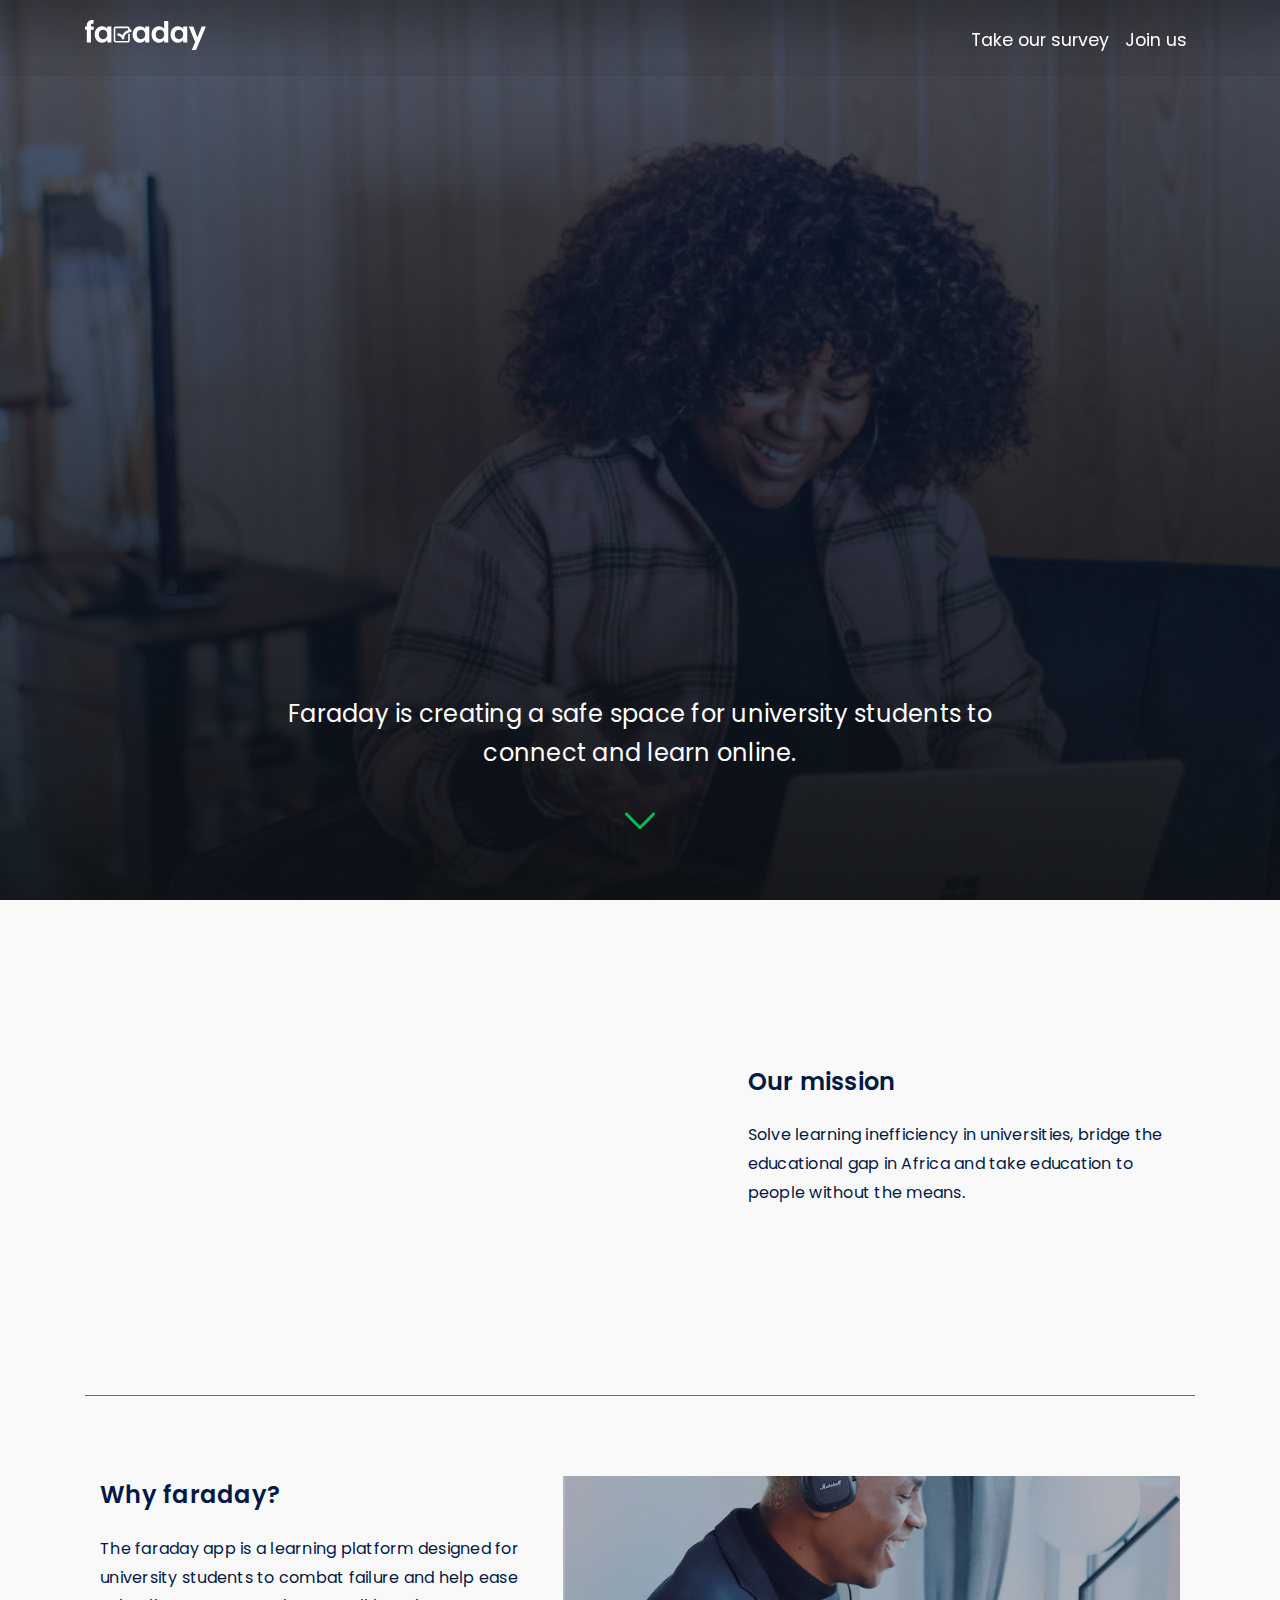
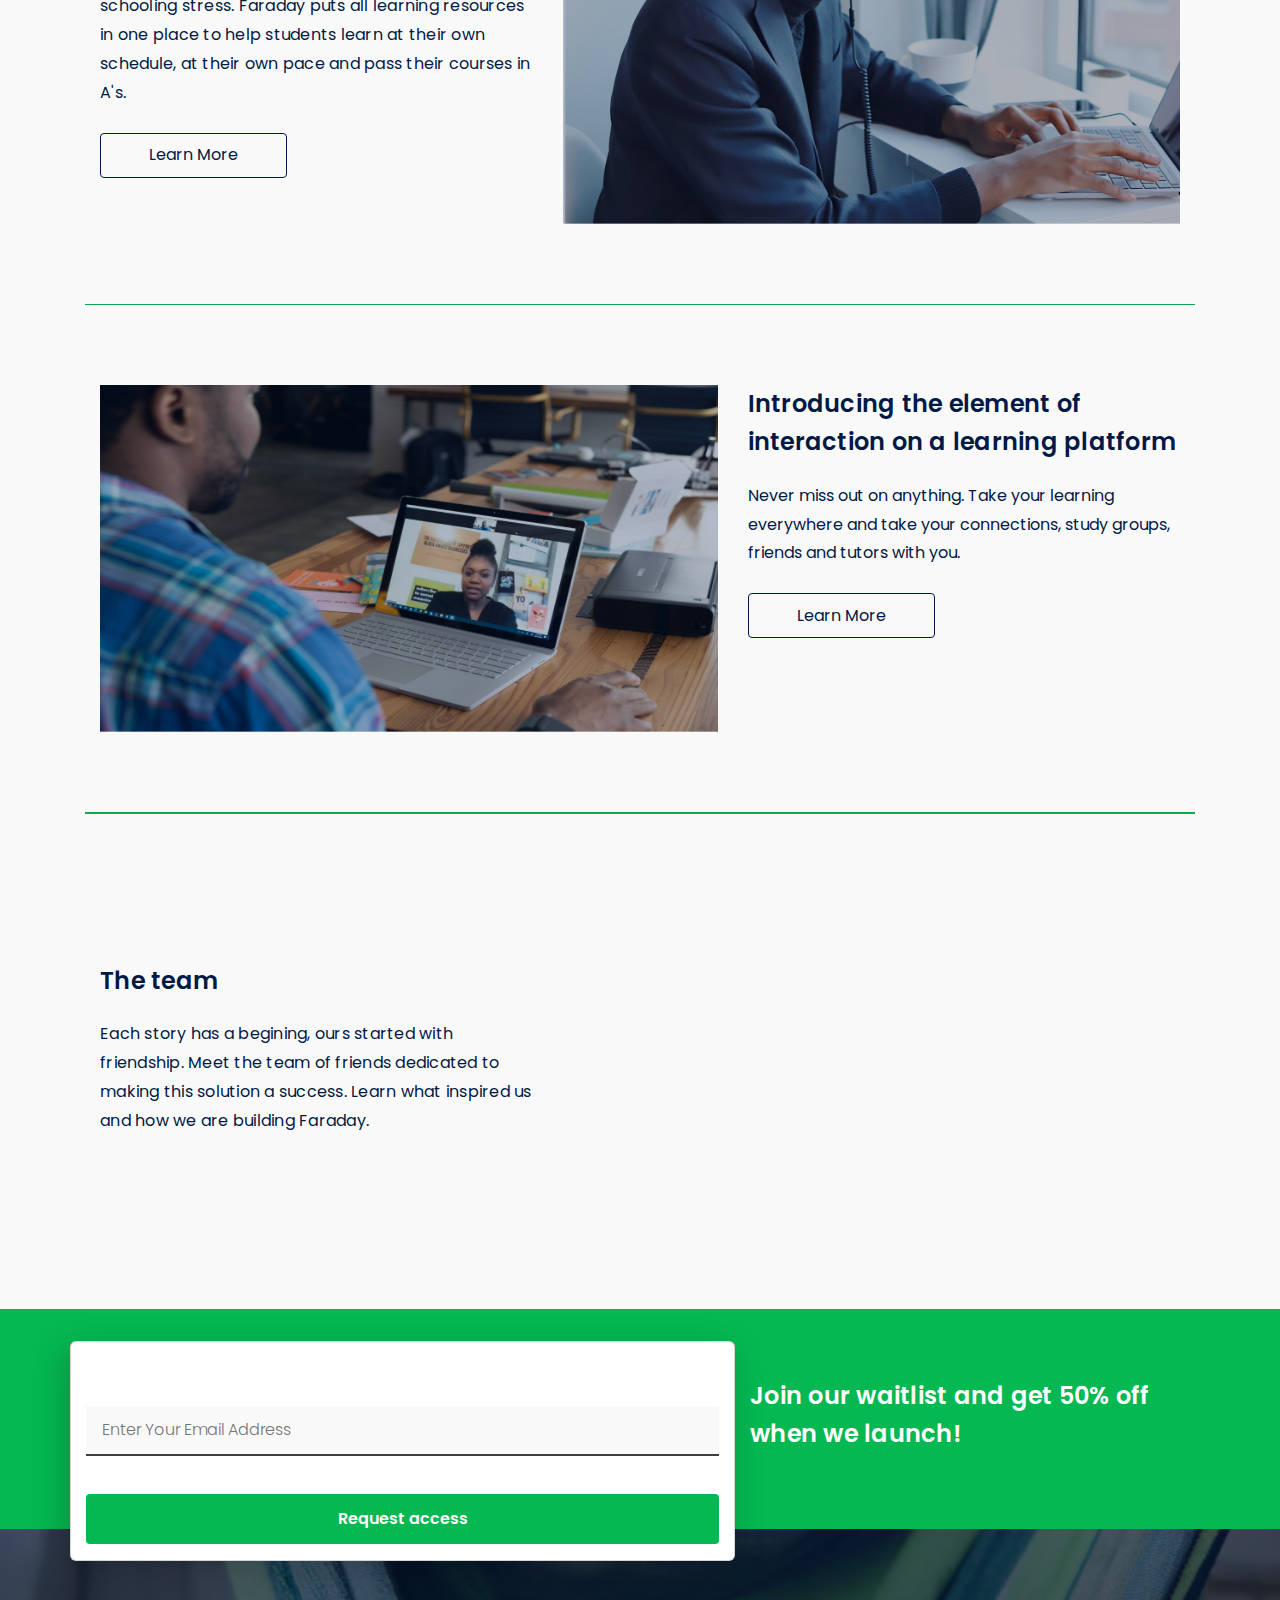
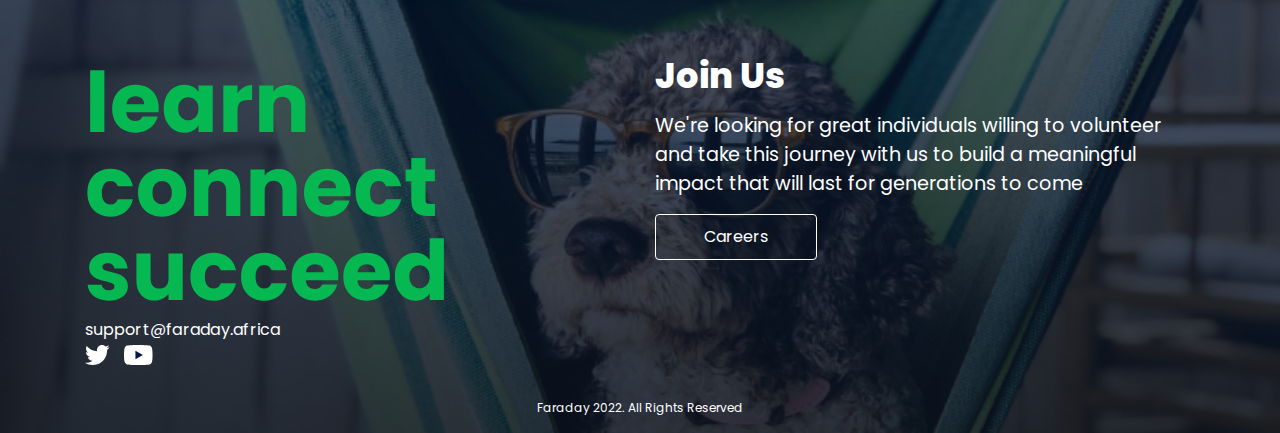
==== commit 55da11a8: "Update: changed year on copyright footer" ====
--- a/index.html
+++ b/index.html
@@ -15,13 +15,13 @@
   <meta name="image" content="https://faraday.africa/img/favicon.png">
 
   <!-- Schema.org for Google -->
-  <meta itemprop="name" content="Faraday :: Home">
+  <meta itemprop="name" content="Faraday">
   <meta itemprop="description"
     content="Faraday is creating a safe space for university students to connect and learn online.">
   <meta itemprop="image" content="https://faraday.africa/img/favicon.png">
 
   <!-- Open Graph general (Facebook, Pinterest & LinkedIn) -->
-  <meta property="og:title" content="Faraday :: Home">
+  <meta property="og:title" content="Faraday">
   <meta property="og:description" content="Faraday is creating a safe space for university students to connect and learn online.">
   <meta property="og:image" content="https://faraday.africa/img/faraday-logo.svg">
   <meta property="og:url" content="https://faraday.africa/">
@@ -31,7 +31,7 @@
 
   <!-- Twitter -->
   <meta property="twitter:card" content="summary">
-  <meta property="twitter:title" content="Faraday :: Home">
+  <meta property="twitter:title" content="Faraday">
   <meta property="twitter:description"
     content="Faraday is creating a safe space for university students to connect and learn online.">
   <meta property="twitter:image:src" content="https://faraday.africa/img/faraday-logo.svg">
@@ -58,11 +58,9 @@
   <!-- stylesheet-->
   <link rel="stylesheet" href="css/style.css" id="theme-stylesheet">
 
+
   <!-- Favicon-->
   <link rel="shortcut icon" href="img/favicon.png">
-
-  <!-- Javascript validation and API file -->
-  <script src="js/main.js"></script>
 
   <!-- Tweaks for older IEs-->
   <!--[if lt IE 9]>
@@ -191,10 +189,12 @@
     <div class="container ">
       <div class="row align-items-center">
         <div class="form-holder col-lg-7 order-2 order-lg-1">
-          <form id="newsletterForm" action="#">
+          <form class="newsletterForm">
             <div class="form-group">
               <!-- <input type="text" name="name" id="name" placeholder="Enter name"> -->
+              <label>Email</label>
               <input type="email" name="email" id="email" placeholder="Enter Your Email Address">
+              <div class="error_isActiveText" style="display: none;"></div>
               <button type="submit" class="btn btn-primary btn-brand submit">Request access</button>
             </div>
           </form>
@@ -245,7 +245,7 @@
         <hr>
 
         <div class="col-md-12 text-white" style="text-align: center; font-size: 12px;">
-          <p>Faraday 2021. All Rights Reserved</p>
+          <p>Faraday 2022. All Rights Reserved</p>
         </div>
       </div>
     </div>
@@ -271,9 +271,11 @@
   <script src="js/front.js"></script>
 
   <script>
+
     setTimeout(function() {
       document.getElementById('pop-up').style.display='flex'
     }, 10000); 
+
   </script>
 </body>
 
--- a/css/style.css
+++ b/css/style.css
@@ -769,6 +769,42 @@
 }
 
 .error_active {
+  background: #fcf6f2 !important;
+  border-bottom: 2px solid #ff5b5b !important;
+}
+
+.success_active {
+  background: var(--brand) !important;
+  border-bottom: 2px solid var(--brand) !important;
+}
+
+.success_isActiveText {
+  text-align: center;
+  color: var(--brand) !important;
+  background: var(--brand) !important;
+}
+
+.error_isActiveText {
+  text-align: center;
+  color: #ff5b5b !important;
+}
+
+.loader {
+  border: 3px solid white;
+  border-top: 3px solid #34db5e;
+  border-radius: 50%;
+  width: 25px;
+  height: 25px;
+  animation: spin 1s linear infinite;
+}
+
+@keyframes spin {
+    0% {
+        transform: rotate(0deg);
+    }
+    100% {
+        transform: rotate(360deg);
+    }
 }
 
 /* Newsletter Section Mediaquery -------------------------- */
@@ -922,12 +958,6 @@
   right: 0;
 }
 
-/* Scroll Top Media Query ------------------------- */
-@media (max-width: 1199px) {
-  #scrollTop {
-    display: none !important;
-  }
-}
 
 /* =========================================
    THEMING OF BOOTSTRAP COMPONENTS
